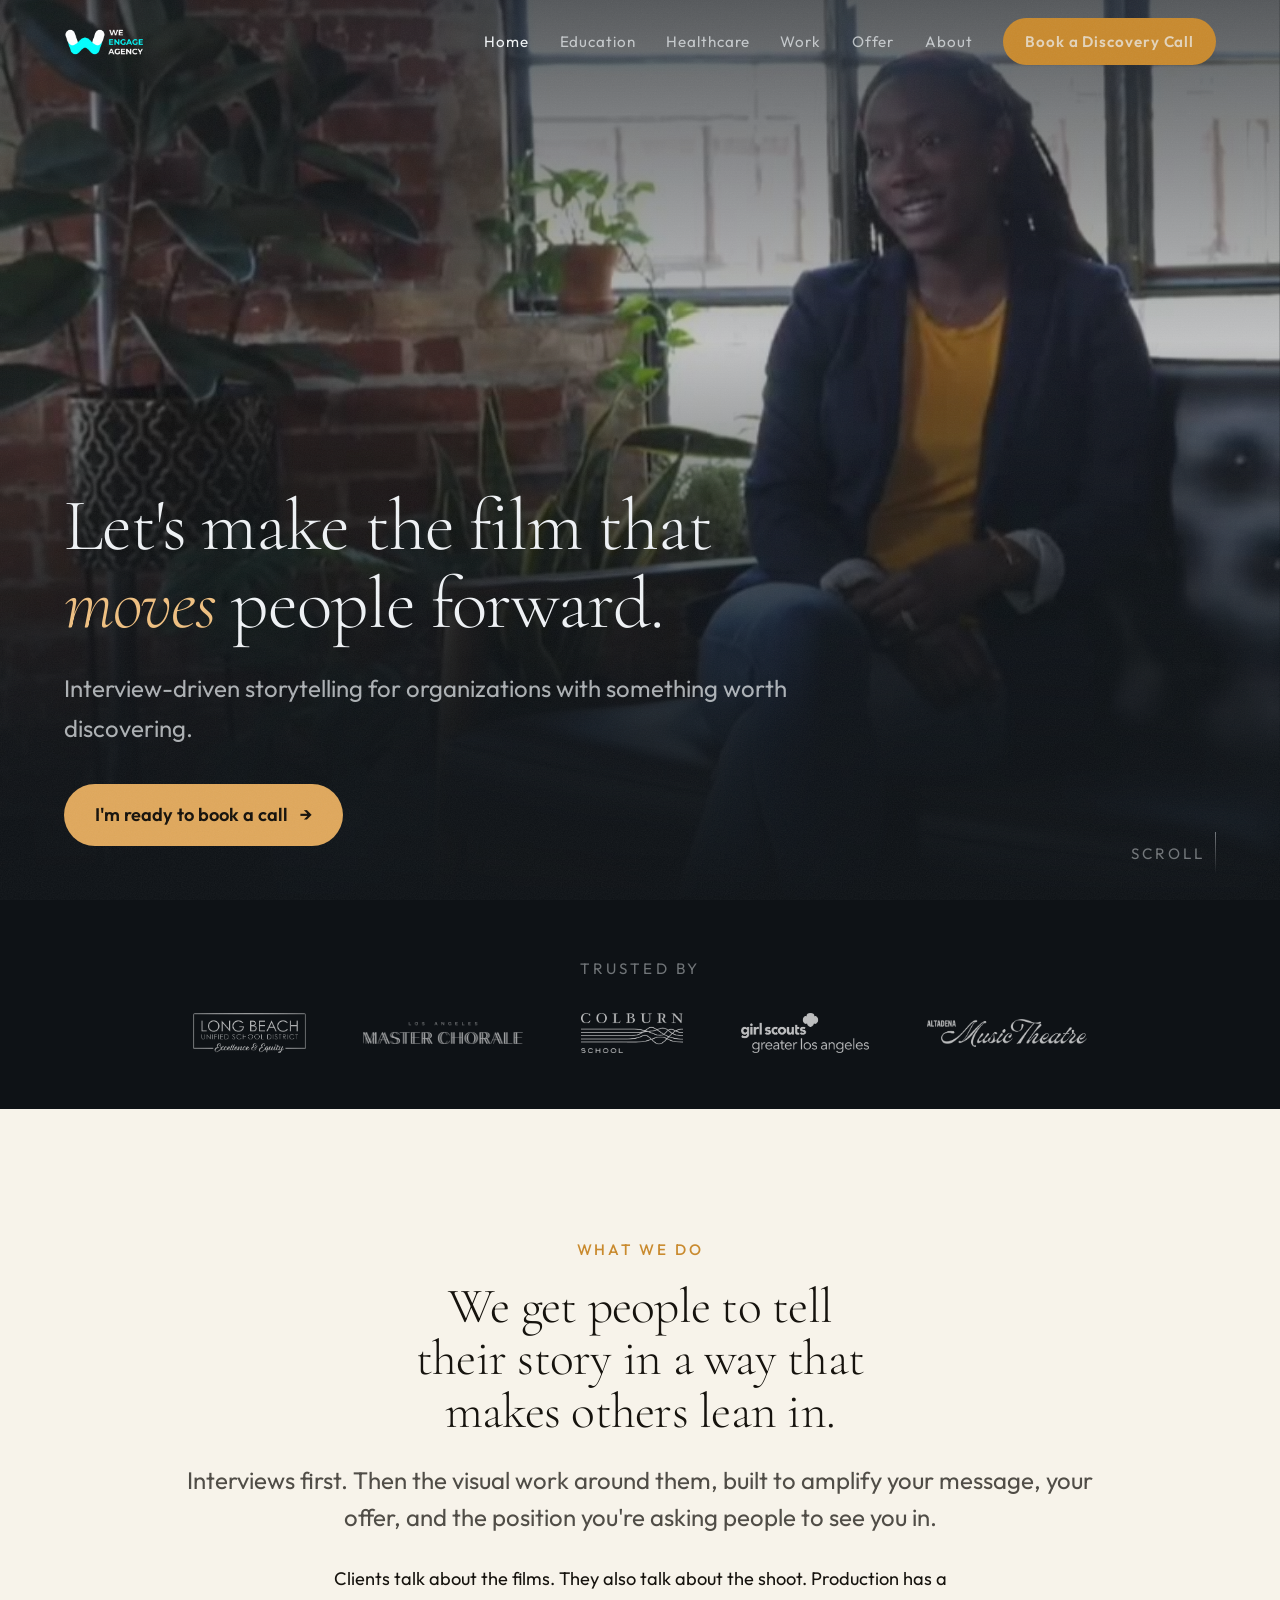
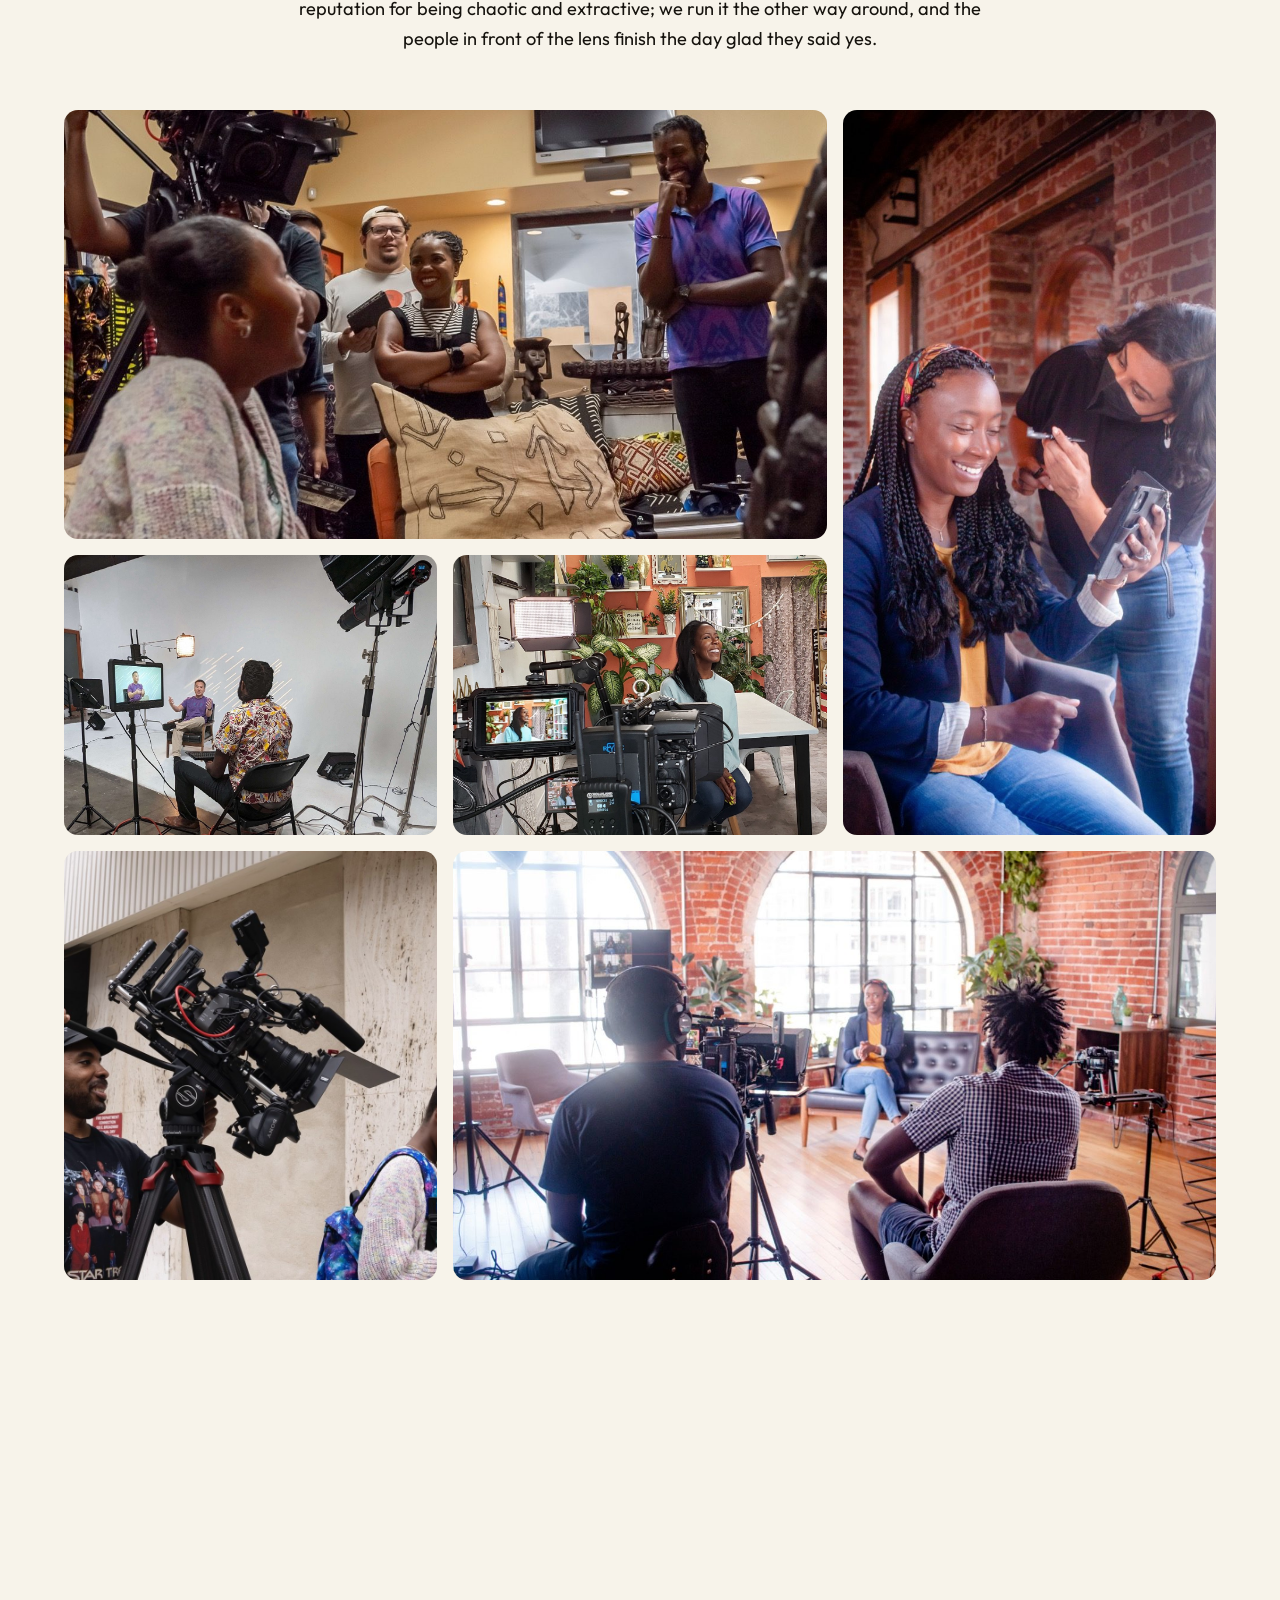
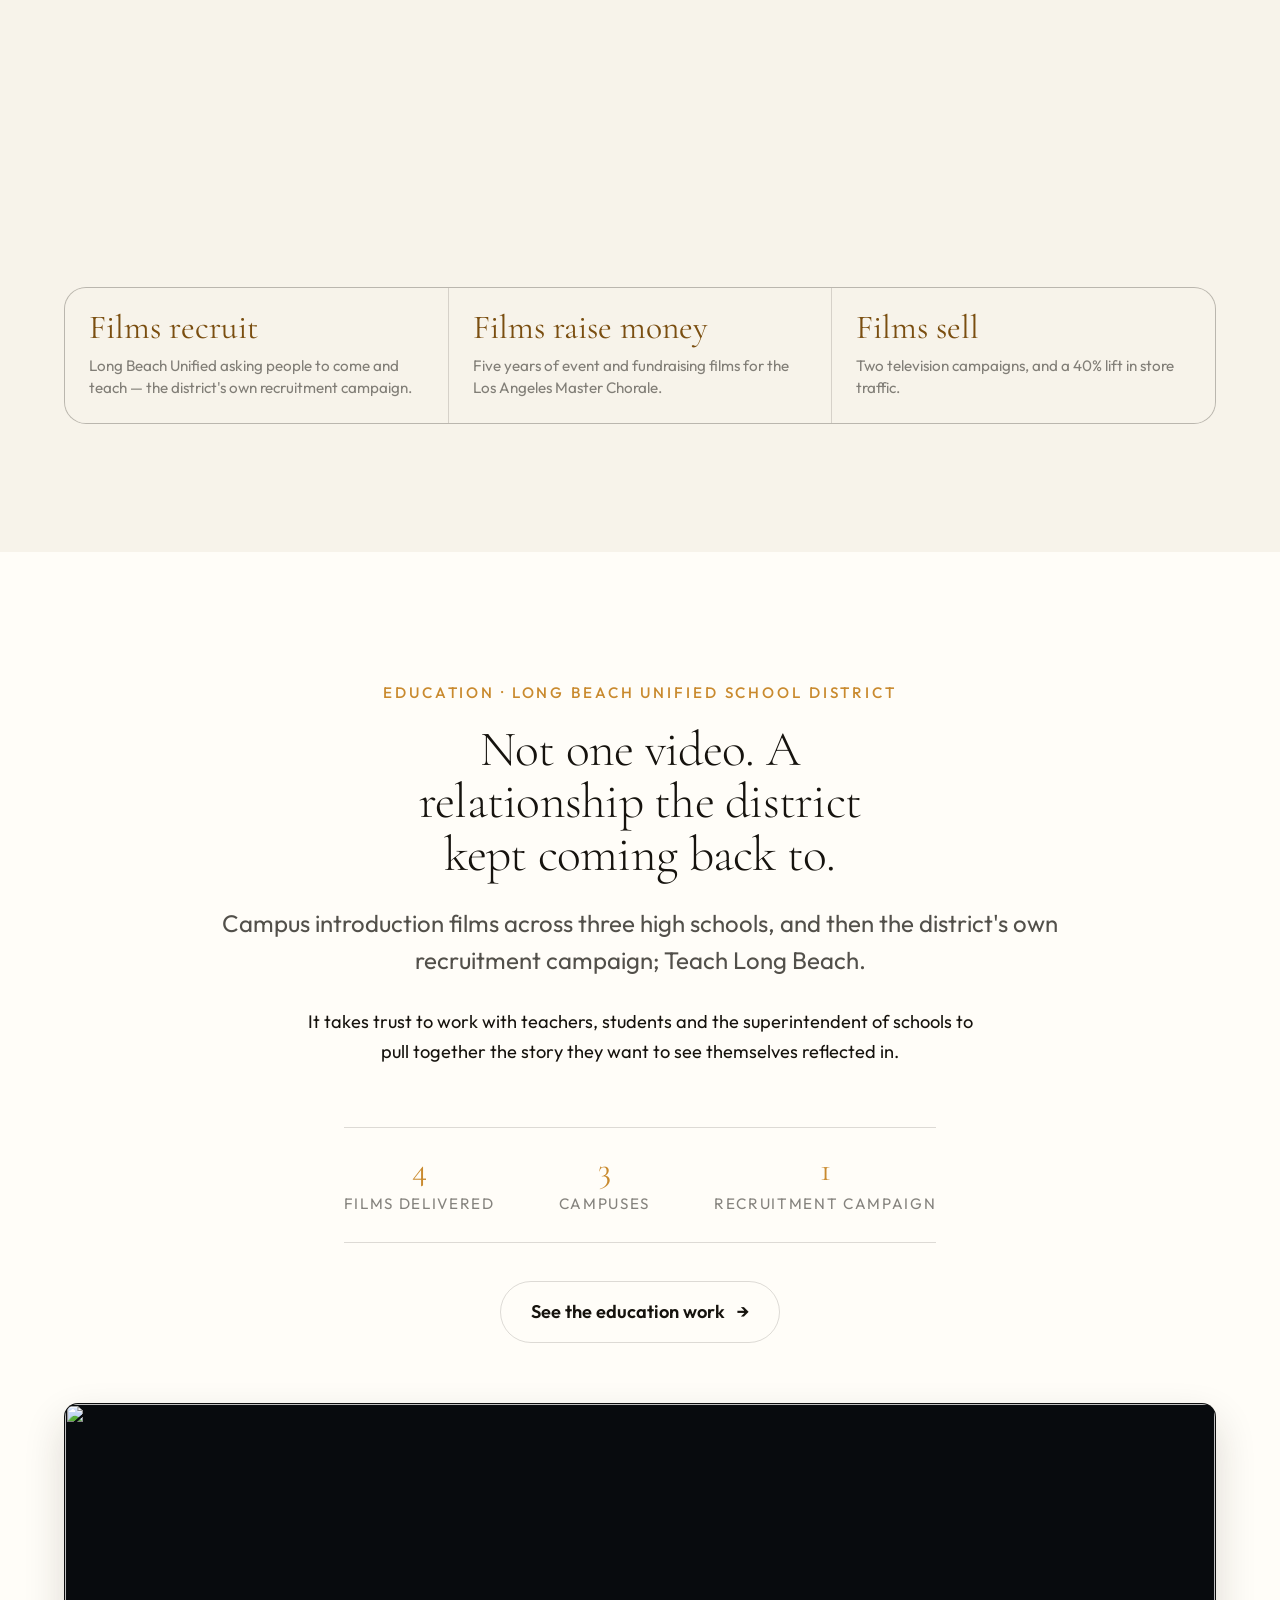
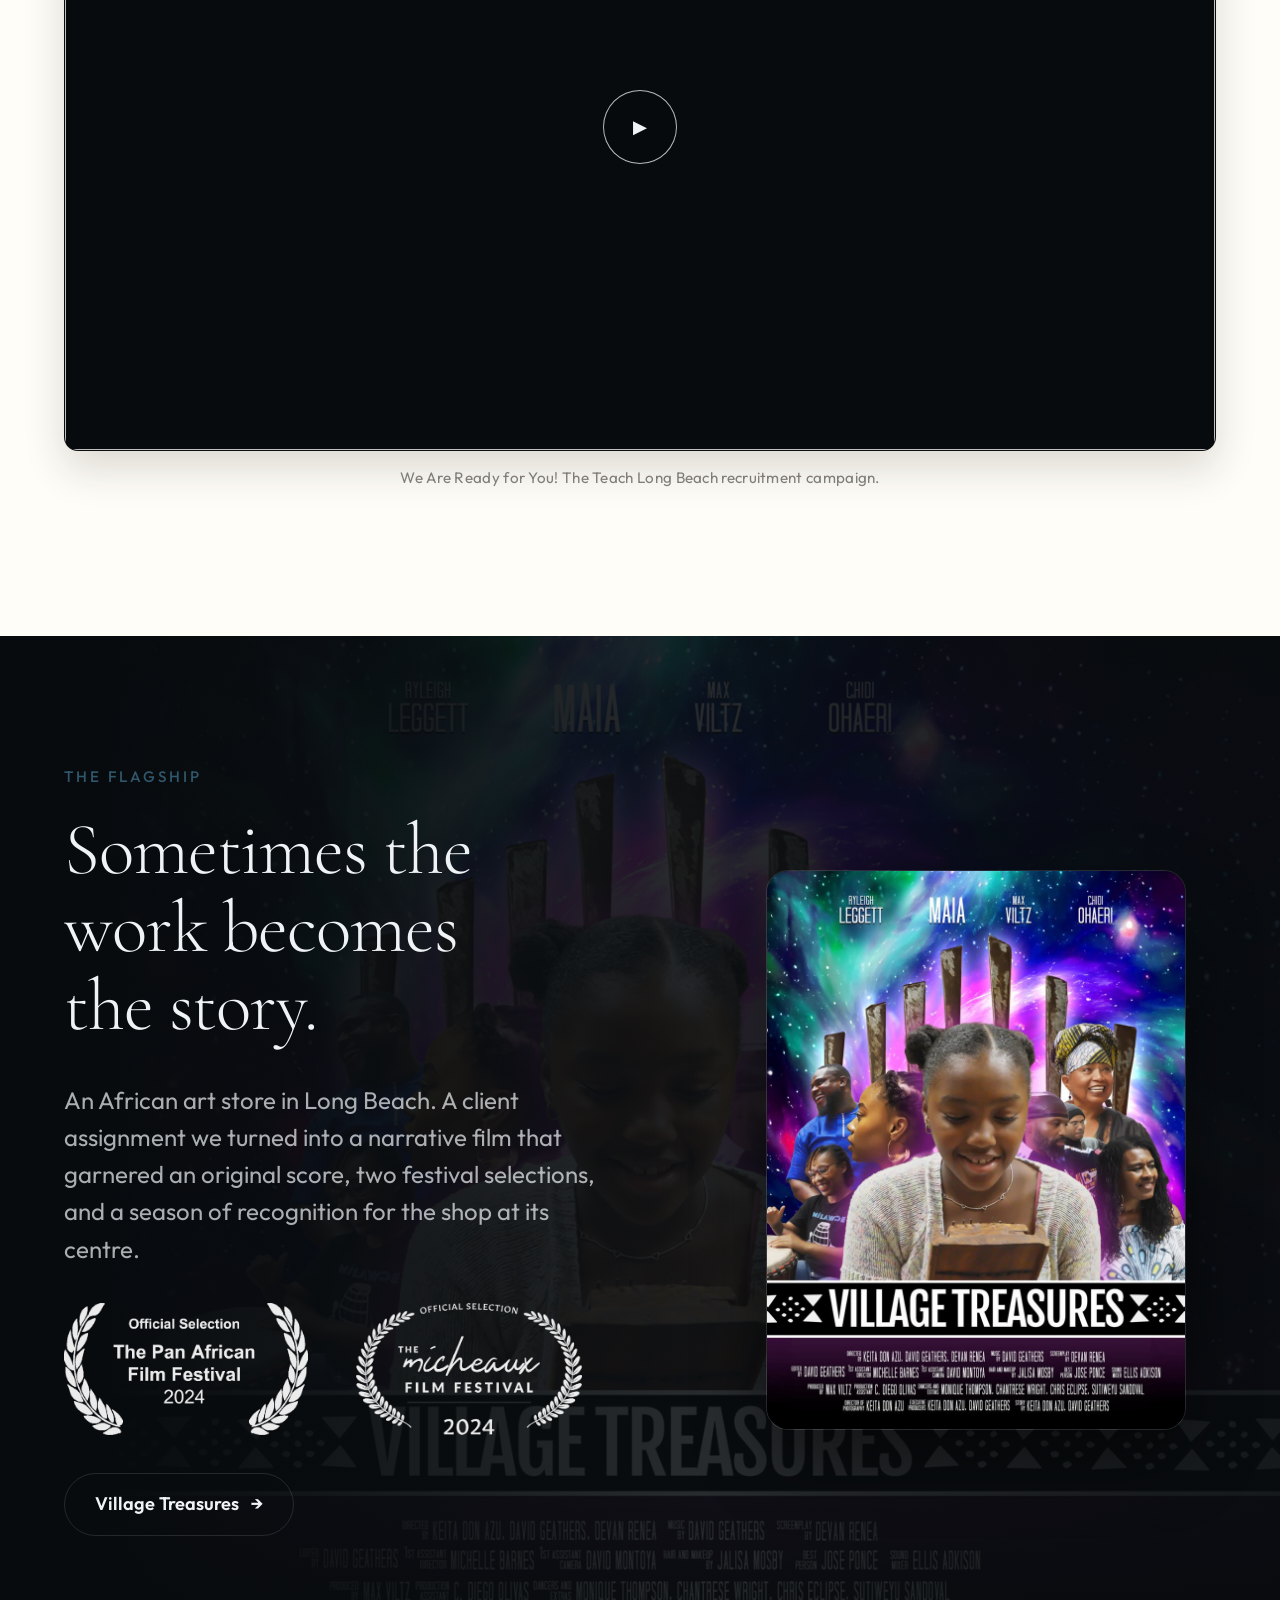
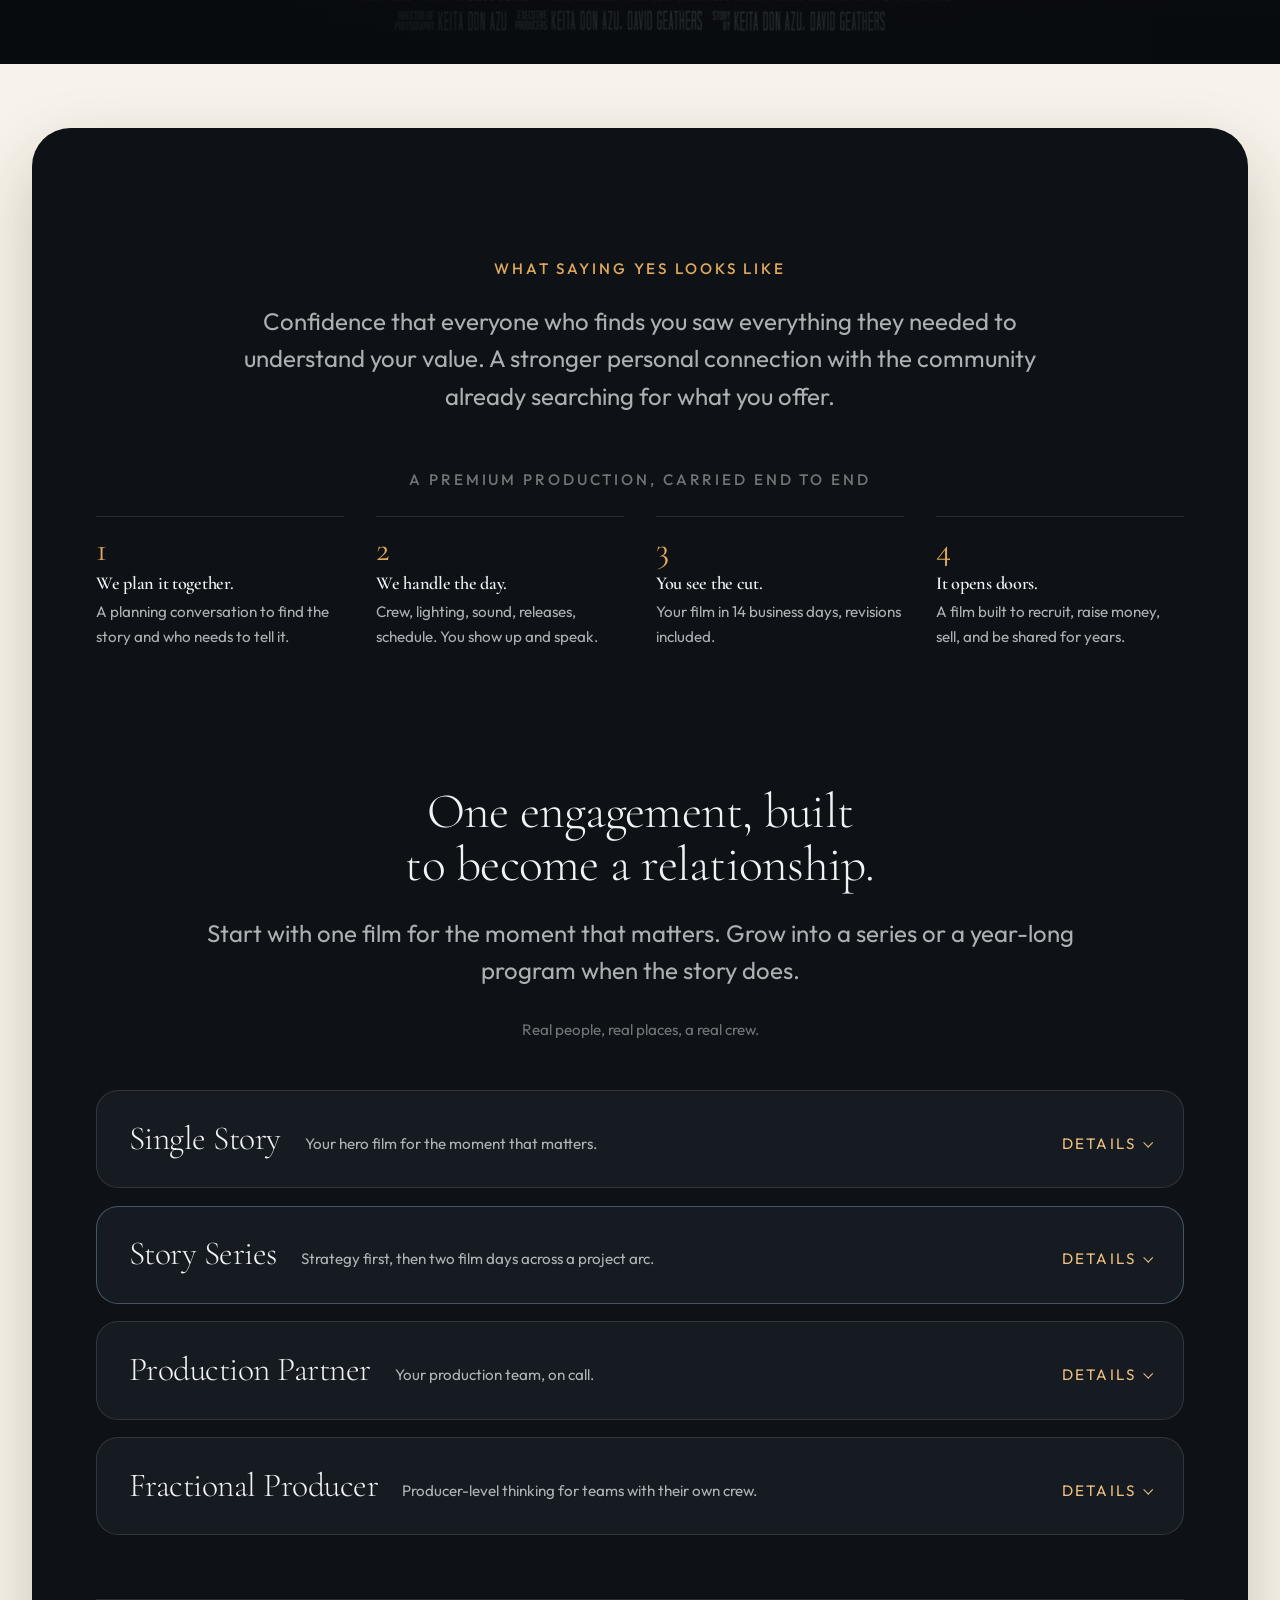
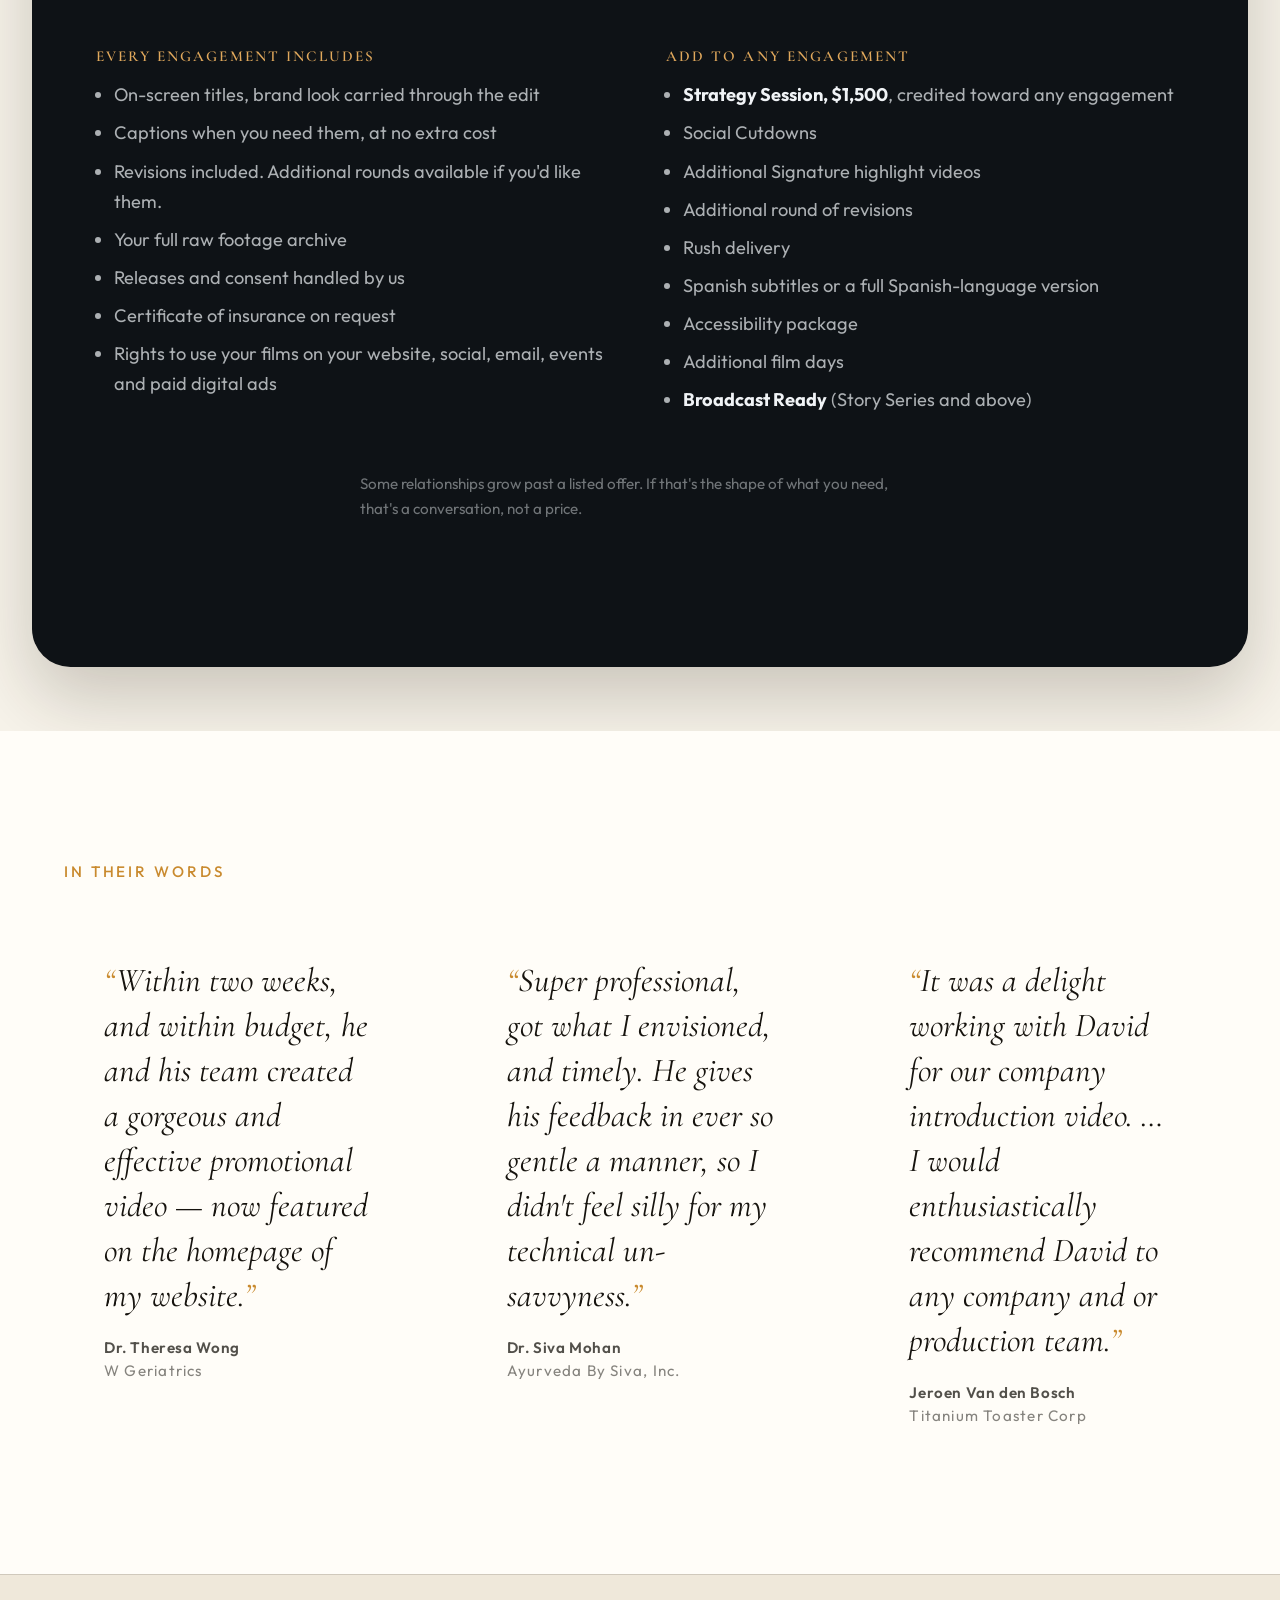
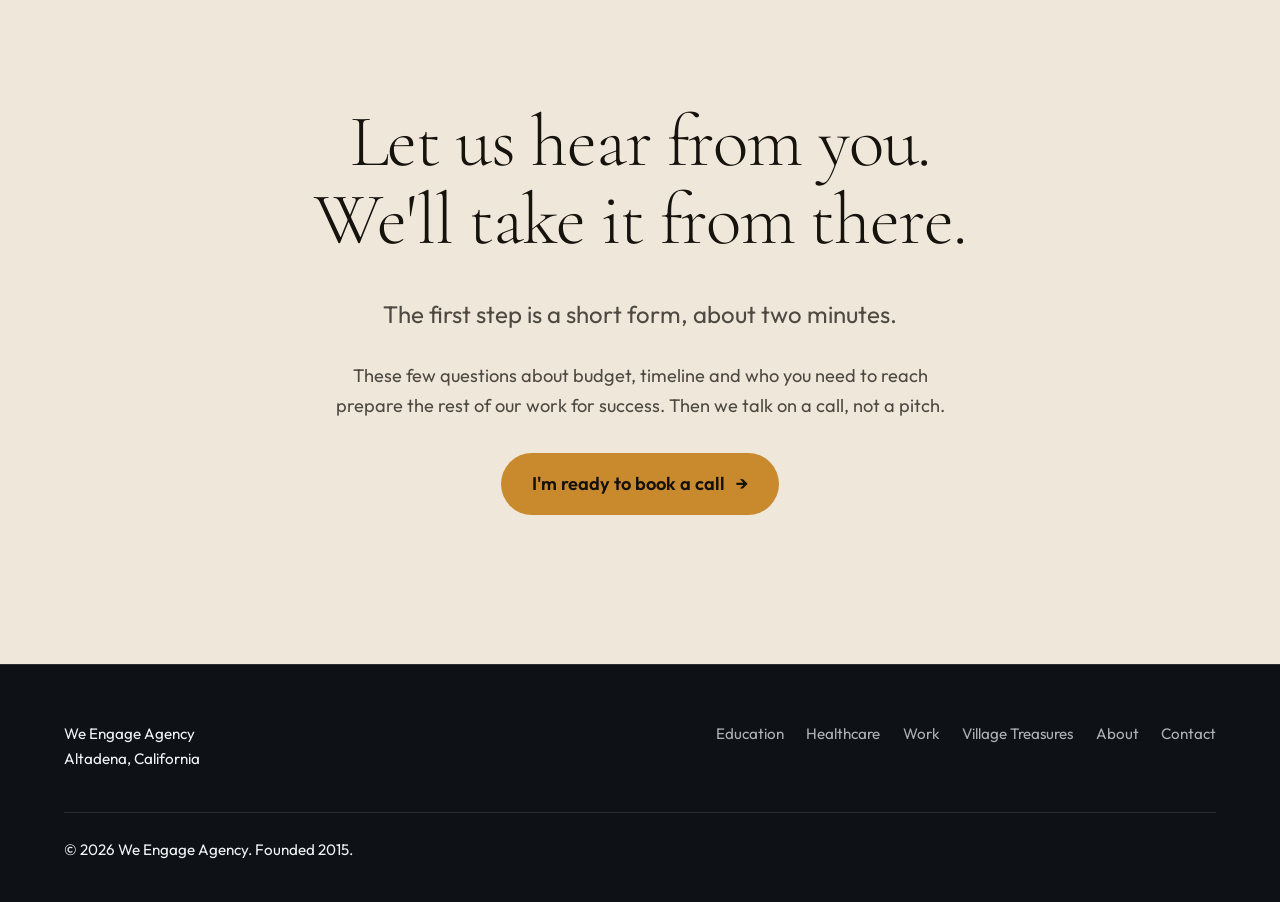
==== index.html @ 5cfce879 "Hero: "everyone" becomes "people" "Let's make the film that moves people forward." Plainer and more " ====
<!doctype html>
<html lang="en">
<head>
<meta charset="utf-8">
<meta name="viewport" content="width=device-width, initial-scale=1">
<meta name="referrer" content="strict-origin-when-cross-origin">
<title>We Engage Agency — Interview-driven storytelling for institutions</title>
<meta name="description" content="We Engage Agency makes interview-driven films for school districts, arts institutions, healthcare practices and civic organizations. Founded 2015 by David Geathers.">
<link rel="canonical" href="https://weengageagency.com/">
<meta property="og:site_name" content="We Engage Agency">
<meta property="og:title" content="We Engage Agency">
<meta property="og:description" content="Interview-driven storytelling for organizations with something worth telling.">
<meta property="og:type" content="website">
<meta property="og:url" content="https://weengageagency.com/">
<meta property="og:image" content="https://weengageagency.com/public/video/hero-poster.jpg?v=6">
<meta property="og:image:width" content="1920">
<meta property="og:image:height" content="1080">
<meta property="og:image:alt" content="A still from a We Engage Agency interview film">
<meta name="twitter:card" content="summary_large_image">
<link rel="icon" href="/public/logos/wea-mark-round.png">
<link rel="preconnect" href="https://fonts.googleapis.com">
<link rel="preconnect" href="https://fonts.gstatic.com" crossorigin>
<link href="https://fonts.googleapis.com/css2?family=Cormorant+Garamond:ital,wght@0,300;0,400;1,300;1,400&family=Outfit:wght@300;400;500;600&display=swap" rel="stylesheet">
<link rel="stylesheet" href="/css/site.css">
</head>
<body>
<a class="skip" href="#main">Skip to content</a>

<div class="navscrim" data-navscrim hidden></div>
<header class="masthead">
  <a class="masthead__mark" href="/" aria-label="We Engage Agency — home">
    <img src="/public/logos/wea-mark-rectangle-transparent.png" alt="We Engage Agency">
  </a>
  <button class="nav__toggle" type="button" aria-expanded="false" aria-controls="primary-nav" aria-label="Open menu"><span class="nav__bars" aria-hidden="true"><i></i><i></i><i></i></span></button>
  <nav class="nav" id="primary-nav" data-open="false">
    <a href="/" aria-current="page">Home</a>
    <a href="/education.html">Education</a>
    <a href="/healthcare.html">Healthcare</a>
    <a href="/work.html">Work</a>
    <a href="/#offer">Offer</a>
    <a href="/about.html">About</a>
    <a class="btn btn--primary" href="/contact.html">Book a Discovery Call</a>
  </nav>
</header>

<main id="main">

  <!-- ============================ HERO ============================ -->
  <section class="hero">
    <div class="hero__media"
         data-hero-video="/public/video/heroloop.mp4?v=7"
         data-hero-poster="/public/video/hero-poster.jpg?v=6"
         data-hero-video-narrow="/public/video/heroloop-mobile.mp4?v=2"
         data-hero-poster-narrow="/public/video/heroloop-mobile-poster.jpg?v=3">
      <picture>
        <!-- The narrow poster is frame 17 of the narrow loop, not frame one:
             the loop opens on the subject mid-blink, looking down, and that
             still is what every phone in Low Power Mode shows permanently.
             It no longer has to match frame one, because the loop now fades
             in OVER the still rather than replacing it, so any difference
             reads as a dissolve instead of a cut. Bump ?v= here and in
             data-hero-poster-narrow together — Pages cannot send cache
             headers, so the query string is the only thing that expires it. -->
        <source media="(max-width: 767px)" srcset="/public/video/heroloop-mobile-poster.jpg?v=3">
        <img src="/public/video/hero-poster.jpg?v=6" alt="" aria-hidden="true">
      </picture>
    </div>
    <div class="shell hero__inner">
      <h1>Let's make the film that <em>moves</em> people forward.</h1>
      <p class="hero__sub">Interview-driven storytelling for organizations with something worth discovering.</p>
      <div class="hero__cta">
        <a class="btn btn--primary" href="/contact.html">I'm ready to book a call <span class="arr">→</span></a>
      </div>
    </div>
    <div class="scrollhint">Scroll</div>
  </section>

  <!-- ======================== TRUST BAND ==========================
       White knockouts on the dark ground. The supplied marks are a mix of
       transparent PNGs and JPEGs carrying their own white/blue/sage boxes;
       dropped in as-is they read as a row of mismatched rectangles. A single
       monochrome weight unifies them. Full-colour originals live in
       /public/clients for any light-background context. -->
  <section class="trustband trustband--dark">
    <div class="shell">
      <p class="trustband__label">Trusted by</p>
      <div class="trustband__row">
        <img src="/public/trusted-by-marks/long-beach-unified-white.png" alt="Long Beach Unified School District" loading="lazy">
        <img src="/public/trusted-by-marks/la-master-chorale-white.png" alt="Los Angeles Master Chorale" loading="lazy">
        <img src="/public/trusted-by-marks/colburn-white.png" alt="Colburn School" loading="lazy">
        <img src="/public/trusted-by-marks/girl-scouts-gla-white.png" alt="Girl Scouts of Greater Los Angeles" loading="lazy">
        <img src="/public/trusted-by-marks/altadena-music-theatre-white.png" alt="Altadena Music Theatre" loading="lazy">
      </div>
    </div>
  </section>

  <!-- ========================= POSITIONING =========================
       The portrait that used to sit here duplicated the one on About and
       argued nothing. This section is about what a shoot with us is
       actually like, so it now shows that: crew, rigs, and the people in
       front of the lens looking like they are having a good time. The copy
       runs as one column above it rather than fighting the pictures for a
       half-width slot. -->
  <section class="section">
    <div class="shell">
      <div class="feature">
        <p class="eyebrow reveal">What we do</p>
        <h2 class="reveal" style="font-size:var(--step-3)">We get people to tell their story in a way that makes others lean in.</h2>
        <p class="lede reveal" data-delay="1">Interviews first. Then the visual work around them, built to amplify your message, your offer, and the position you're asking people to see you in.</p>
        <p class="reveal" data-delay="1">Clients talk about the films. They also talk about the shoot. Production has a reputation for being chaotic and extractive; we run it the other way around, and the people in front of the lens finish the day glad they said yes.</p>
      </div>

      <div class="mosaic mosaic--light">
        <figure class="m-wide reveal">
          <img src="/public/images/bts/bts-crew-and-subjects.jpg" alt="Crew and participants together on set between takes, everyone relaxed and talking" loading="lazy">
        </figure>
        <figure class="m-tall m-tall--fill reveal" data-delay="1">
          <img src="/public/images/bts/bts-between-takes.jpg" alt="Two participants laughing together between setups" loading="lazy">
        </figure>
        <figure class="m-half reveal" data-delay="1">
          <img src="/public/images/bts/bts-studio-interview.jpg" alt="A studio interview being recorded, lights and monitor in frame" loading="lazy">
        </figure>
        <figure class="m-half reveal" data-delay="2">
          <img src="/public/images/bts/bts-camera-rig-shop.jpg" alt="Camera and monitor rig set up for an interview inside a client's shop" loading="lazy">
        </figure>
        <figure class="m-half m-fill reveal" data-delay="2">
          <img src="/public/images/bts/bts-on-location-operating.jpg" alt="David operating camera on location while a participant waits" loading="lazy">
        </figure>
        <figure class="m-wide reveal" data-delay="2">
          <img src="/public/images/bts/bts-loft-interview-wide.jpg" alt="A wide interview setup in a brick loft, crew working around the subject" loading="lazy">
        </figure>
        <figure class="m-band reveal" data-delay="3">
          <img src="/public/images/bts/bts-subject-mid-interview.jpg" alt="A participant mid-sentence during an interview, talking with her hands" loading="lazy">
        </figure>
      </div>

      <p class="reveal outcomes__lead">We're ready to produce what you want the world to see. Here is what it does once they do.</p>
      <ul class="outcomes reveal" data-delay="2">
        <li><a href="/education.html#teach-long-beach">
          <span class="outcomes__verb">Films recruit</span>
          <span class="outcomes__note">Long Beach Unified asking people to come and teach — the district's own recruitment campaign.</span>
        </a></li>
        <li><a href="/work.html#lamc">
          <span class="outcomes__verb">Films raise money</span>
          <span class="outcomes__note">Five years of event and fundraising films for the Los Angeles Master Chorale.</span>
        </a></li>
        <li><a href="/work.html#magic-hair">
          <span class="outcomes__verb">Films sell</span>
          <span class="outcomes__note">Two television campaigns, and a 40% lift in store traffic.</span>
        </a></li>
      </ul>
    </div>
  </section>

  <!-- ================== FEATURED CASE STUDY: LBUSD ==================
       Centred column with the film full width beneath it. The previous
       half/half split left a large dead column at desktop widths and made
       the film feel incidental; this reads the way film is presented now
       and needs no layout change on mobile.

       Stat line confirmed by David: four films across three campuses, plus
       direct engagement with the superintendent and heads of administration.
       Only three of the four were supplied as links (no Cabrillo cut). -->
  <section class="section" style="background:var(--ink-raised)">
    <div class="shell feature">
      <p class="eyebrow reveal">Education · Long Beach Unified School District</p>
      <h2 class="reveal" style="font-size:var(--step-3)">Not one video. A relationship the district kept coming back to.</h2>
      <p class="lede reveal" data-delay="1">Campus introduction films across three high schools, and then the district's own recruitment campaign; Teach Long Beach.</p>
      <p class="reveal" data-delay="1">It takes trust to work with teachers, students and the superintendent of schools to pull together the story they want to see themselves reflected in.</p>

      <div class="stats reveal" data-delay="2">
        <div class="stat"><span class="stat__num">4</span><span class="stat__label">Films delivered</span></div>
        <div class="stat"><span class="stat__num">3</span><span class="stat__label">Campuses</span></div>
        <div class="stat"><span class="stat__num">1</span><span class="stat__label">Recruitment campaign</span></div>
      </div>

      <p class="reveal" data-delay="2"><a class="btn btn--ghost" href="/education.html">See the education work <span class="arr">→</span></a></p>

      <div class="player player--wide reveal" data-embed="https://www.youtube-nocookie.com/embed/FRWTAznJxCI" data-title="We Are Ready for You! — Teach Long Beach" role="button" tabindex="0" aria-label="Play: We Are Ready for You, the Teach Long Beach recruitment film">
        <img class="player__poster" src="https://i.ytimg.com/vi/FRWTAznJxCI/maxresdefault.jpg" alt="" loading="lazy">
        <span class="player__play" aria-hidden="true">▶</span>
      </div>
      <p class="caption reveal">We Are Ready for You! The Teach Long Beach recruitment campaign.</p>
    </div>
  </section>

  <!-- ================= FLAGSHIP TEASER: VILLAGE TREASURES =============
       The key art is 16:9 landscape; a centre crop to 3:4 reads as a film
       one-sheet while keeping the title band and billing block intact. A
       true 2:3 clips the title. -->
  <section class="section flagship">
    <div class="flagship__bg" style="background-image:url('/public/thumbnails-posters/village-treasures-poster-wide.jpg')"></div>
    <div class="shell">
      <div class="split" style="align-items:center">
        <div class="split__text">
          <p class="eyebrow eyebrow--accent2 reveal">The flagship</p>
          <h2 class="reveal" style="font-size:var(--step-4)">Sometimes the work becomes the story.</h2>
          <p class="lede reveal" data-delay="1">An African art store in Long Beach. A client assignment we turned into a narrative film that garnered an original score, two festival selections, and a season of recognition for the shop at its centre.</p>
          <div class="laurels reveal" data-delay="2">
            <img src="/public/thumbnails-posters/laurels-paff2024-transparent.png" alt="Official Selection — Pan African Film Festival 2024" loading="lazy">
            <img src="/public/thumbnails-posters/laurels-micheaux2024-transparent.png" alt="Official Selection — Micheaux Film Festival 2024" loading="lazy">
          </div>
          <a class="btn btn--ghost reveal" data-delay="2" href="/village-treasures.html">Village Treasures <span class="arr">→</span></a>
        </div>
        <div class="split__media reveal" data-delay="1">
          <div class="poster">
            <img src="/public/thumbnails-posters/village-treasures-poster.jpg" alt="Village Treasures — film poster">
          </div>
        </div>
      </div>
    </div>
  </section>

  <!-- =========================== THE OFFER ===========================
       Two paths, one destination. Every card carries one primary action to
       the proposal builder and one quiet text link to a call, because the
       people who want a number now and the people who want to talk first
       are different buyers and neither should have to use the other's door.

       Four public cards. A fifth engagement exists and is never shown here;
       Production Partner's secondary link is the only hint of it, and that
       is deliberate. See .private/ops-reference.md.

       Copy of record for this whole section is OFFER.md. Prices here are
       the only figures allowed in site code. -->
  <section class="section section--paper" id="offer">
    <div class="shell">

      <div class="experience">
        <p class="eyebrow reveal">What saying yes looks like</p>
        <p class="lede reveal" data-delay="1" style="max-width:52ch">Confidence that everyone who finds you saw everything they needed to understand your value. A stronger personal connection with the community already searching for what you offer.</p>

        <!-- "A premium production, carried end to end" describes the
             process, so it sits with the process. Heading the block it was
             answering a different question than the overline asks: the
             overline promises what saying yes gets you, and a statement
             about the service is not that. -->
        <p class="steps__label reveal" data-delay="2">A premium production, carried end to end</p>
        <ol class="steps reveal" data-delay="2">
          <li class="step"><span class="step__n">1</span><h3>We plan it together.</h3><p>A planning conversation to find the story and who needs to tell it.</p></li>
          <li class="step"><span class="step__n">2</span><h3>We handle the day.</h3><p>Crew, lighting, sound, releases, schedule. You show up and speak.</p></li>
          <li class="step"><span class="step__n">3</span><h3>You see the cut.</h3><p>Your film in 14 business days, revisions included.</p></li>
          <li class="step"><span class="step__n">4</span><h3>It opens doors.</h3><p>A film built to recruit, raise money, sell, and be shared for years.</p></li>
        </ol>
      </div>

      <div class="offerhead">
        <p class="eyebrow reveal">The offer</p>
        <h2 class="reveal" style="font-size:var(--step-3);max-width:24ch">One engagement, built to become a relationship.</h2>
        <p class="lede reveal" data-delay="1" style="max-width:58ch">Start with one film for the moment that matters. Grow into a series or a year-long program when the story does.</p>
        <p class="aiLine reveal" data-delay="2">Real people, real places, a real crew.</p>
      </div>

      <div class="tiers">
        <article class="tier tier--single reveal" data-tier data-open="false">
          <button class="tier__toggle" type="button" aria-expanded="false" aria-controls="tier-single-story">
            <h3 class="tier__name">Single Story</h3>
            <p class="tier__over">Your hero film for the moment that matters.</p>
            <span class="tier__cue" aria-hidden="true">Details</span>
          </button>
          <div class="tier__wrap"><div class="tier__body" id="tier-single-story">
            <div class="tier__inner">
              <span class="tier__price">Starting at $8,750</span>
              <p class="tier__detail">For a launch, an opening, a milestone. We spend a day with you and the people who built it, and deliver a film you'll be proud to put your name on.</p>
              <dl class="specs">
                <div class="spec"><dt>Film days</dt><dd>One</dd></div>
                <div class="spec"><dt>You receive</dt><dd>One hero film, right around three minutes, plus your full raw footage archive</dd></div>
                <div class="spec"><dt>Delivery</dt><dd>14 business days after your film day. Rush in 7.</dd></div>
                <div class="spec"><dt>Revisions</dt><dd>Revisions included. Additional rounds available if you'd like them.</dd></div>
                <div class="spec"><dt>Your time</dt><dd>A planning conversation, the film day, and virtual check-ins along the way</dd></div>
                <div class="spec"><dt>Where it runs</dt><dd>Your website, social, email, events and paid digital ads</dd></div>
              </dl>
              <p class="tier__note"><strong>Hero film:</strong> your main film, the one that leads your website, launch or event.</p>
              <p class="tier__note">We put the budget where it counts: the film. Social Cutdowns can be added anytime.</p>
              <p class="tier__moves"><b>What moves the price:</b> Number of locations, crew size, travel, and rush delivery.</p>
              <figure class="tier__proof"><blockquote>Within two weeks, and within budget, he and his team created a gorgeous and effective promotional video.</blockquote><cite><b>Dr. Theresa Wong</b>W Geriatrics</cite></figure>
              <div class="tier__acts">
                <a class="btn btn--primary tier__act" href="/contact.html?package=single-story">Book a call about this <span class="arr">&rarr;</span></a>
              </div>
            </div>
          </div></div>
        </article>
        <article class="tier tier--series tier--lead reveal" data-tier data-open="false">
          <button class="tier__toggle" type="button" aria-expanded="false" aria-controls="tier-story-series">
            <h3 class="tier__name">Story Series</h3>
            <p class="tier__over">Strategy first, then two film days across a project arc.</p>
            <span class="tier__cue" aria-hidden="true">Details</span>
          </button>
          <div class="tier__wrap"><div class="tier__body" id="tier-story-series">
            <div class="tier__inner">
              <span class="tier__price">Starting at $20,000</span>
              <p class="tier__detail">When the story has more than one voice and more than one place to film. We start with strategy, talk to the people at the center of it, and build the story before we film it.</p>
              <dl class="specs">
                <div class="spec"><dt>Strategy</dt><dd>A strategy call, conversations with your key voices, and a narrative plan</dd></div>
                <div class="spec"><dt>Film days</dt><dd>Two, across your project arc</dd></div>
                <div class="spec"><dt>You receive</dt><dd>One hero film plus two Signature highlight videos from the same capture, and your full raw footage archive</dd></div>
                <div class="spec"><dt>Delivery</dt><dd>14 business days after your final film day. Rush in 7.</dd></div>
                <div class="spec"><dt>Revisions</dt><dd>Revisions included. Additional rounds available if you'd like them.</dd></div>
                <div class="spec"><dt>Your time</dt><dd>The strategy call, scheduling your voices, two film days, virtual check-ins</dd></div>
                <div class="spec"><dt>Where it runs</dt><dd>Web, social, email, events, paid digital. Broadcast Ready available for TV.</dd></div>
              </dl>

              <p class="tier__moves"><b>What moves the price:</b> Number of voices and locations, crew size, travel, rush delivery, Broadcast Ready.</p>
              <p class="tier__proof"><a href="/work.html#magic-hair">Magic Hair: two television campaigns and a 40% lift in store traffic.</a></p>
              <div class="tier__acts">
                <a class="btn btn--primary tier__act" href="/contact.html?package=story-series">Book a call about this <span class="arr">&rarr;</span></a>
              </div>
            </div>
          </div></div>
        </article>
        <article class="tier tier--partner reveal" data-tier data-open="false">
          <button class="tier__toggle" type="button" aria-expanded="false" aria-controls="tier-production-partner">
            <h3 class="tier__name">Production Partner</h3>
            <p class="tier__over">Your production team, on call.</p>
            <span class="tier__cue" aria-hidden="true">Details</span>
          </button>
          <div class="tier__wrap"><div class="tier__body" id="tier-production-partner">
            <div class="tier__inner">
              <span class="tier__price">$12,500 monthly. Six-month minimum.</span>
              <p class="tier__detail">A production day every month, a producer in your corner every week, and a crew that will know your story. Built for the stretch when the story keeps moving: a launch, a campaign, a season of growth.</p>
              <dl class="specs">
                <div class="spec"><dt>Film days</dt><dd>One every month, with ready crew, lighting and kit</dd></div>
                <div class="spec"><dt>Producer</dt><dd>Weekly producer sessions, four a month</dd></div>
                <div class="spec"><dt>You receive</dt><dd>A hero film every other month, two Signature highlight videos every month, and your full raw footage archive</dd></div>
                <div class="spec"><dt>Priority</dt><dd>Held dates on our calendar and access to our vetted crew roster</dd></div>
                <div class="spec"><dt>Delivery</dt><dd>14 business days after each film day. Rush in 7.</dd></div>
              </dl>

              <p class="tier__proof"><a href="/work.html#lamc">Los Angeles Master Chorale: five years of event and fundraising films.</a></p>
              <div class="tier__acts">
                <a class="btn btn--primary tier__act" href="/contact.html?package=production-partner">Book a call about this <span class="arr">&rarr;</span></a>
              </div>
            </div>
          </div></div>
        </article>
        <article class="tier tier--producer reveal" data-tier data-open="false">
          <button class="tier__toggle" type="button" aria-expanded="false" aria-controls="tier-fractional-producer">
            <h3 class="tier__name">Fractional Producer</h3>
            <p class="tier__over">Producer-level thinking for teams with their own crew.</p>
            <span class="tier__cue" aria-hidden="true">Details</span>
          </button>
          <div class="tier__wrap"><div class="tier__body" id="tier-fractional-producer">
            <div class="tier__inner">
              <span class="tier__price">$6,500 monthly. Three-month minimum.</span>
              <p class="tier__detail">Your team has the crew. You need a producer with creative vision and a talent for production efficiency.</p>
              <dl class="specs">
                <div class="spec"><dt>Rhythm</dt><dd>Two working sessions a week, built around your calendar.</dd></div>
                <div class="spec"><dt>Covers</dt><dd>Strategy, narrative planning, shot-list architecture and stakeholder interviews</dd></div>
                <div class="spec"><dt>Add a shoot</dt><dd>Need our crew for a day? Add a film day as its own line, anytime.</dd></div>
              </dl>
              <p class="tier__note">A standing rhythm always runs at a better rate than booking sessions one at a time.</p>
              <p class="tier__proof">Broadcast production background across Fox, CBS, ABC, BET and Comedy Central.</p>
              <div class="tier__acts">
                <a class="btn btn--primary tier__act" href="/contact.html?package=fractional-producer">Book a call about this <span class="arr">&rarr;</span></a>
              </div>
            </div>
          </div></div>
        </article>
      </div>

      <div class="included reveal" data-delay="1">
        <div>
          <h3>Every engagement includes</h3>
          <ul>
            <li>On-screen titles, brand look carried through the edit</li>
            <li>Captions when you need them, at no extra cost</li>
            <li>Revisions included. Additional rounds available if you'd like them.</li>
            <li>Your full raw footage archive</li>
            <li>Releases and consent handled by us</li>
            <li>Certificate of insurance on request</li>
            <li>Rights to use your films on your website, social, email, events and paid digital ads</li>
          </ul>
        </div>
        <div>
          <h3>Add to any engagement</h3>
          <ul>
            <li><b>Strategy Session, $1,500</b>, credited toward any engagement</li>
            <li>Social Cutdowns</li>
            <li>Additional Signature highlight videos</li>
            <li>Additional round of revisions</li>
            <li>Rush delivery</li>
            <li>Spanish subtitles or a full Spanish-language version</li>
            <li>Accessibility package</li>
            <li>Additional film days</li>
            <li><b>Broadcast Ready</b> (Story Series and above)</li>
          </ul>
        </div>
      </div>

      <p class="offerfoot reveal" data-delay="2">Some relationships grow past a listed offer. If that's the shape of what you need, that's a conversation, not a price.</p>
    </div>
  </section>

  <!-- ========================= TESTIMONIALS ========================= -->
  <section class="section" style="background:var(--ink-raised)">
    <div class="shell">
      <p class="eyebrow reveal">In their words</p>
      <div class="quotes">
        <figure class="quote reveal">
          <blockquote>Within two weeks, and within budget, he and his team created a gorgeous and effective promotional video — now featured on the homepage of my website.</blockquote>
          <cite><b>Dr. Theresa Wong</b>W Geriatrics</cite>
        </figure>
        <figure class="quote reveal" data-delay="1">
          <blockquote>Super professional, got what I envisioned, and timely. He gives his feedback in ever so gentle a manner, so I didn't feel silly for my technical un-savvyness.</blockquote>
          <cite><b>Dr. Siva Mohan</b>Ayurveda By Siva, Inc.</cite>
        </figure>
        <figure class="quote reveal" data-delay="2">
          <blockquote>It was a delight working with David for our company introduction video. … I would enthusiastically recommend David to any company and or production team.</blockquote>
          <cite><b>Jeroen Van den Bosch</b>Titanium Toaster Corp</cite>
        </figure>
      </div>
    </div>
  </section>

  <!-- ========================== FINAL CTA ========================== -->
  <section class="section endcta">
    <div class="shell">
      <!-- Each sentence is kept whole on its own line. The size follows the width
           on a phone, because "We'll take it from there." measures about 9.1em
           and at the stock heading size it does not fit a 350px shell, which
           broke it mid-sentence into four lines. -->
      <h2 class="reveal" style="max-width:24ch;font-size:min(var(--step-4), calc((100vw - var(--gutter) * 2) / 9.2))"><span style="display:inline-block">Let us hear from you.</span> <span style="display:inline-block">We'll take it from there.</span></h2>
      <p class="lede reveal" data-delay="1" style="max-width:52ch">The first step is a short form, about two minutes.</p>
      <p class="reveal" data-delay="2" style="max-width:52ch">These few questions about budget, timeline and who you need to reach prepare the rest of our work for success. Then we talk on a call, not a pitch.</p>
      <p class="reveal" data-delay="2" style="margin-top:2rem">
        <a class="btn btn--primary" href="/contact.html">I'm ready to book a call <span class="arr">→</span></a>
      </p>
    </div>
  </section>

</main>

<footer class="foot">
  <div class="shell">
    <div class="foot__grid">
      <div class="foot__sig">
        <p style="margin:0">We Engage Agency<br>Altadena, California</p>
      </div>
      <nav class="foot__links" aria-label="Footer">
        <a href="/education.html">Education</a>
        <a href="/healthcare.html">Healthcare</a>
        <a href="/work.html">Work</a>
        <a href="/village-treasures.html">Village Treasures</a>
        <a href="/about.html">About</a>
        <a href="/contact.html">Contact</a>
      </nav>
    </div>
    <div class="foot__bottom">
      <p style="margin:0">© <span id="year">2026</span> We Engage Agency. Founded 2015.</p>
    </div>
  </div>
</footer>

<script src="/js/site.js"></script>
</body>
</html>
---- css/site.css ----
/* =========================================================================
   We Engage Agency — design system
   Deep blue-black ground, brass primary accent, steel-blue secondary.
   Cormorant Garamond display against Outfit body.
   Every colour is a token on :root — retheme there, not in the rules.
   ========================================================================= */

:root {
  /* Ground — deep blue-black. Cooler and a shade deeper than the slate it
     replaces, so the brass accent has room to feel warm against it. */
  --ink:            #F7F3EA;   /* primary background — warm paper */
  --ink-raised:     #FFFDF8;   /* cards, raised panels */
  --ink-deep:       #EFE8DA;   /* wells */
  --hairline:       rgba(28, 22, 14, 0.15);

  /* Type */
  --bone:           #16130E;
  --bone-soft:      rgba(22, 19, 14, 0.74);
  --bone-faint:     rgba(22, 19, 14, 0.52);

  /* The dark register, kept as tokens so any zone can borrow it. Film needs
     a dark surround, and the site still opens and closes on it. */
  --night:          #0E1216;
  --night-raised:   #151B21;
  --night-deep:     #080B0E;
  --night-hairline: rgba(226, 232, 240, 0.13);
  --night-bone:     #F0F3F6;
  --night-soft:     rgba(240, 243, 246, 0.70);
  --night-faint:    rgba(240, 243, 246, 0.44);

  /* Accents — brass and steel blue. Brass carries the warmth without the
     brightness of coral: it is the register of film awards and institutional
     prestige rather than consumer energy, which is the room this site is
     selling into. Steel blue is a quieter partner than teal. */
  --accent:         #C98A2E;   /* primary accent / CTA — brass, fill weight */
  --accent-lit:     #7A4E10;   /* brass at text weight, contrast-safe on paper */
  --accent-night:   #E0A85C;   /* the fill brass used inside dark zones */
  --accent-night-lit:#F0C081;
  --accent2:        #3F6B85;   /* secondary accent */
  --accent2-lit:    #31576D;

  /* Light surfaces (trust band, light sections) */
  --paper:          #F4F5F7;
  --paper-ink:      #12161A;
  --paper-soft:     rgba(18, 22, 26, 0.66);

  /* Rhythm */
  --gutter: clamp(1.25rem, 5vw, 4rem);
  --measure: 68ch;
  --shell: 1240px;

  --step--1: clamp(0.86rem, 0.82rem + 0.2vw, 0.95rem);
  --step-0:  clamp(1rem, 0.96rem + 0.25vw, 1.14rem);
  --step-1:  clamp(1.24rem, 1.14rem + 0.5vw, 1.5rem);
  --step-2:  clamp(1.55rem, 1.35rem + 1vw, 2.1rem);
  --step-3:  clamp(2rem, 1.6rem + 2vw, 3.1rem);
  --step-4:  clamp(2.6rem, 1.9rem + 3.4vw, 4.6rem);
  --step-5:  clamp(3.1rem, 2rem + 5.2vw, 6.2rem);

  /* Radius and depth. The site read as a stack of hard rectangles; these
     give it edges that turn and surfaces that sit above the ground rather
     than being cut out of it. One scale, used everywhere, or rounding
     becomes noise. */
  --r-sm:   8px;
  --r-md:   14px;
  --r-lg:   22px;
  --r-xl:   clamp(20px, 3vw, 40px);
  --r-pill: 999px;

  --lift:      0 18px 40px rgba(0, 0, 0, 0.34);
  --lift-high: 0 30px 70px rgba(0, 0, 0, 0.46);

  --ease: cubic-bezier(0.22, 0.61, 0.36, 1);
}

*, *::before, *::after { box-sizing: border-box; }

html { scroll-behavior: smooth; }

body {
  margin: 0;
  background: var(--ink);
  color: var(--bone);
  font-family: "Outfit", ui-sans-serif, system-ui, -apple-system, "Segoe UI", sans-serif;
  font-size: var(--step-0);
  line-height: 1.65;
  -webkit-font-smoothing: antialiased;
  overflow-x: hidden;
}

/* Grain — a single repeating SVG, fixed, never intercepts pointer events. */
body::after {
  content: "";
  position: fixed;
  inset: 0;
  z-index: 9999;
  pointer-events: none;
  opacity: 0.13;
  background-image: url("data:image/svg+xml,%3Csvg xmlns='http://www.w3.org/2000/svg' width='140' height='140'%3E%3Cfilter id='n'%3E%3CfeTurbulence type='fractalNoise' baseFrequency='0.82' numOctaves='3' stitchTiles='stitch'/%3E%3CfeColorMatrix type='saturate' values='0'/%3E%3C/filter%3E%3Crect width='140' height='140' filter='url(%23n)' opacity='0.5'/%3E%3C/svg%3E");
}

h1, h2, h3, .display {
  font-family: "Cormorant Garamond", ui-serif, Georgia, "Times New Roman", serif;
  font-weight: 300;
  line-height: 1.06;
  letter-spacing: -0.015em;
  margin: 0 0 0.5em;
  text-wrap: balance;
}

p { margin: 0 0 1.15em; max-width: var(--measure); }
a { color: inherit; }
img, video { max-width: 100%; display: block; }

::selection { background: var(--accent); color: var(--ink); }

:focus-visible {
  outline: 2px solid var(--accent-lit);
  outline-offset: 3px;
  border-radius: 2px;
}

.skip {
  position: absolute; left: -9999px;
  background: var(--accent); color: var(--ink);
  padding: 0.75rem 1.25rem; z-index: 10000; font-weight: 600;
}
.skip:focus { left: 1rem; top: 1rem; }

/* ---------- Layout ---------- */
.shell { width: min(100% - (var(--gutter) * 2), var(--shell)); margin-inline: auto; }
.section { padding-block: clamp(4.5rem, 10vw, 9rem); position: relative; }
.section--tight { padding-block: clamp(3rem, 6vw, 5rem); }
/* The bio and the client band read as one thought now — his credits, then the
   agency's — so they close up instead of sitting as two full sections with
   128px of padding each meeting in the middle. */
.section--closes { padding-bottom: clamp(1.5rem, 3vw, 2.5rem); }
.section--follows { padding-top: clamp(1.5rem, 3vw, 2.5rem); }

.eyebrow {
  font-size: var(--step--1);
  letter-spacing: 0.19em;
  text-transform: uppercase;
  color: var(--accent);
  font-weight: 500;
  margin: 0 0 1.4rem;
}
.eyebrow--accent2 { color: var(--accent2-lit); }

.lede { font-size: var(--step-1); color: var(--bone-soft); line-height: 1.55; }

/* ---------- Buttons ---------- */
.btn {
  display: inline-flex; align-items: center; gap: 0.7rem;
  font-family: inherit; font-size: var(--step-0); font-weight: 600;
  padding: 0.95rem 1.9rem;
  border-radius: var(--r-pill);
  text-decoration: none;
  border: 1px solid transparent;
  transition: transform 0.25s var(--ease), background-color 0.25s var(--ease), color 0.25s var(--ease), border-color 0.25s var(--ease);
}
.btn--primary { background: var(--accent); color: #14100A; }
.btn--primary:hover { background: var(--accent-lit); transform: translateY(-2px); }
.btn--ghost { border-color: var(--hairline); color: var(--bone); }
.btn--ghost:hover { border-color: var(--accent); color: var(--accent-lit); transform: translateY(-2px); }
.btn .arr { transition: transform 0.25s var(--ease); }
.btn:hover .arr { transform: translateX(4px); }

/* ---------- Header ---------- */
.masthead {
  position: fixed; inset: 0 0 auto 0; z-index: 1000;
  display: flex; align-items: center; justify-content: space-between;
  gap: 1.5rem;
  padding: 1.1rem var(--gutter);
  transition: background-color 0.4s var(--ease), border-color 0.4s var(--ease);
  border-bottom: 1px solid transparent;
}
.masthead.is-stuck {
  background: rgba(8, 11, 14, 0.88);
  border-bottom-color: var(--hairline);
}
.masthead__mark img { height: 34px; width: auto; }
.nav { display: flex; align-items: center; gap: clamp(1rem, 2.4vw, 2.2rem); }
.nav a {
  text-decoration: none; font-size: var(--step--1);
  letter-spacing: 0.06em; color: var(--bone-soft);
  transition: color 0.2s var(--ease);
}
.nav a:hover, .nav a[aria-current="page"] { color: var(--bone); }
.nav .btn { padding: 0.65rem 1.3rem; font-size: var(--step--1); }

/* =========================================================================
   Menu control
   The toggle used to be a bare glyph tinted with --bone, which meant its
   colour followed the page theme while the masthead floats over whatever is
   underneath it. On paper that put near-black ink on the dark hero video:
   measured at 1.02:1, effectively invisible, against the 3:1 that WCAG 1.4.11
   asks of a control.

   Recolouring per zone would break again the next time a section changes, so
   the control carries its own surface instead — a blurred chip with its own
   border. It only has to know whether the masthead is floating over a dark
   zone or stuck to paper, which is the one distinction this design already
   makes everywhere else.

   Sized 46px: above the 44px in Apple's HIG and WCAG 2.5.5, and comfortably
   past the 24px floor in WCAG 2.5.8.
   ========================================================================= */
.nav__toggle {
  display: none;
  /* The drawer is a sibling inside the masthead, so a z-index on the drawer
     alone cannot lift the toggle above it — they share a stacking context.
     The toggle has to be positioned and raised itself, or the panel covers
     the very control that closes it. */
  position: relative; z-index: 960;
  width: 46px; height: 46px;
  align-items: center; justify-content: center;
  padding: 0; cursor: pointer;
  border-radius: var(--r-pill);
  /* Strong enough to sit on a bright window as well as a dark wall. A 0.42
     scrim went translucent-grey against the hero's blown-out glass and the
     bars lost their edge; 0.66 plus a brighter rim keeps it a solid object
     whatever is behind it. */
  border: 1px solid rgba(240, 243, 246, 0.5);
  background: rgba(8, 11, 14, 0.66);
  box-shadow: 0 2px 14px rgba(0, 0, 0, 0.35);
  -webkit-backdrop-filter: blur(10px);
  backdrop-filter: blur(10px);
  color: var(--night-bone);
  transition: background-color 0.3s var(--ease), border-color 0.3s var(--ease), color 0.3s var(--ease);
}
.masthead.is-stuck .nav__toggle {
  background: rgba(22, 19, 14, 0.06);
  border-color: rgba(22, 19, 14, 0.22);
  color: var(--bone);
}
.nav__toggle:hover { border-color: var(--accent); }
/* Open, the toggle sits over the paper drawer rather than the hero, so it
   takes the light-ground treatment whether or not the masthead is stuck. */
.nav__toggle[aria-expanded="true"] {
  background: rgba(22, 19, 14, 0.06);
  border-color: rgba(22, 19, 14, 0.22);
  color: var(--bone);
}

/* Three bars that fold into a cross. A glyph could not animate and sat on
   the font's own baseline, which is why it never centred properly. */
.nav__bars { position: relative; display: block; width: 18px; height: 12px; }
.nav__bars i {
  position: absolute; left: 0; right: 0; height: 1.5px;
  background: currentColor; border-radius: 2px;
  transition: transform 0.3s var(--ease), opacity 0.2s var(--ease);
}
.nav__bars i:nth-child(1) { top: 0; }
.nav__bars i:nth-child(2) { top: 5.25px; }
.nav__bars i:nth-child(3) { top: 10.5px; }
.nav__toggle[aria-expanded="true"] .nav__bars i:nth-child(1) { transform: translateY(5.25px) rotate(45deg); }
.nav__toggle[aria-expanded="true"] .nav__bars i:nth-child(2) { opacity: 0; }
.nav__toggle[aria-expanded="true"] .nav__bars i:nth-child(3) { transform: translateY(-5.25px) rotate(-45deg); }

/* Scrim. Dims the page behind an open menu so the panel is unambiguously
   the thing in focus, and gives the tap-anywhere-to-close that people now
   expect from a drawer. */
.navscrim {
  position: fixed; inset: 0; z-index: 900;
  background: rgba(8, 11, 14, 0.5);
  -webkit-backdrop-filter: blur(2px);
  backdrop-filter: blur(2px);
  opacity: 0; pointer-events: none;
  transition: opacity 0.35s var(--ease);
}
.navscrim[data-open="true"] { opacity: 1; pointer-events: auto; }

@media (max-width: 860px) {
  .nav__toggle { display: inline-flex; }
  .nav {
    /* Pinned to the top and given an explicit height rather than stretched
       between top and bottom. `bottom: 0` only means "the bottom of the
       screen" while the viewport is the containing block, and any
       transform, filter, backdrop-filter or will-change on the masthead
       silently makes the masthead the containing block instead — at which
       point the drawer collapses to header height and the first links in
       the list end up clipped above the screen. That is exactly what a
       blur on the stuck header did. Removing the blur fixed it; this
       removes the way for it to happen again. */
    position: fixed; top: 0; right: 0; inset-inline-start: auto;
    height: 100vh; height: 100dvh;
    width: min(82vw, 340px);
    /* Under the masthead, not over it. The toggle has already become a
       cross by this point, and it is the close affordance people reach for
       first — burying it under the drawer would leave the panel with no
       visible way out. */
    z-index: 950;
    background: var(--ink-raised);
    flex-direction: column; align-items: flex-start;
    justify-content: center; justify-content: safe center;
    gap: 1.6rem; padding: 2rem var(--gutter);
    overflow-y: auto; overscroll-behavior: contain;
    transform: translateX(100%);
    transition: transform 0.35s var(--ease);
    border-left: 1px solid var(--hairline);
    box-shadow: -24px 0 60px rgba(28, 22, 14, 0.28);
    /* The drawer is its own surface, not part of whatever zone the masthead
       happens to be floating over, so it declares its own text colours. */
    color: var(--bone);
  }
  .nav[data-open="true"] { transform: translateX(0); }
  .nav a { font-size: var(--step-1); color: var(--bone-soft); }
  .nav a:hover, .nav a[aria-current="page"] { color: var(--bone); }
  .nav .btn--primary { color: #14100A; margin-top: 0.5rem; }
}

@media (prefers-reduced-motion: reduce) {
  .nav, .navscrim, .nav__bars i { transition: none; }
}

/* ---------- Hero ---------- */
.hero {
  position: relative;
  min-height: 100svh;
  display: grid;
  align-items: end;
  overflow: hidden;
  isolation: isolate;
}
.hero__media {
  position: absolute; inset: -12% 0 0 0;
  z-index: -2;
  will-change: transform;
}
.hero__media picture { display: block; width: 100%; height: 100%; }
.hero__media video, .hero__media img {
  width: 100%; height: 100%; object-fit: cover;
}
/* The loop lies OVER the still rather than replacing it. Hiding the still the
   moment the video said `canplay` meant any later failure — a decode that
   never paints, iOS resolving play() and stopping a beat afterwards, Low
   Power Mode — left nothing behind it but the hero's own near-black
   background. That is the black screen. Stacked and faded in only once a
   frame has actually been presented, the still is always the floor: worst
   case the hero is a photograph, which is what it was before the loop
   existed. */
.hero__media video {
  position: absolute; inset: 0;
  opacity: 0;
  transition: opacity 0.6s var(--ease);
}
.hero__media video[data-ready="true"] { opacity: 1; }
.hero::before {
  content: ""; position: absolute; inset: 0; z-index: -1;
  background:
    linear-gradient(180deg, rgba(14,18,22,0.70) 0%, rgba(14,18,22,0.26) 38%, rgba(14,18,22,0.88) 82%, var(--ink) 100%),
    radial-gradient(120% 80% at 12% 88%, rgba(14,18,22,0.78), transparent 62%);
}
/* The bottom padding is deliberately thin. The block is anchored to the foot
   of the hero, and the lower it sits the more of the picture stays clear
   above it: her face, her hands and the window. At the old 9rem the headline
   climbed across her chest. */
.hero__inner { padding-block: clamp(5rem, 14vh, 9rem) clamp(2.5rem, 6vh, 4.5rem); }
/* Fluid between a phone and a wide desktop, landing on 2.6rem at 390 and 5rem
   from 1440 up, the two sizes picked by eye from the mockups. The cap is 16ch
   below 1024 because the line wraps to three there, and 22ch above it, where
   it holds at two: "Let's make the film that / moves people forward." */
.hero h1 {
  font-size: clamp(2.6rem, 1.4rem + 4vw, 5rem);
  max-width: 16ch;
  margin-bottom: 0.35em;
}
@media (min-width: 1024px) { .hero h1 { max-width: 22ch; } }
.hero h1 em { font-style: italic; color: var(--accent-lit); }
.hero__sub { font-size: var(--step-1); color: var(--bone-soft); max-width: 46ch; margin-bottom: 2.2rem; }
.hero__cta { display: flex; flex-wrap: wrap; gap: 1rem; align-items: center; }

.scrollhint {
  position: absolute; bottom: 1.6rem; right: var(--gutter);
  font-size: var(--step--1); letter-spacing: 0.2em; text-transform: uppercase;
  color: var(--bone-faint); display: flex; align-items: center; gap: 0.6rem;
}
.scrollhint::after {
  content: ""; width: 1px; height: 42px;
  background: linear-gradient(var(--bone-faint), transparent);
}
@media (max-width: 860px) { .scrollhint { display: none; } }

/* ---------- Trust band (light, so client marks read cleanly) ---------- */
.trustband { background: var(--paper); color: var(--paper-ink); padding-block: clamp(2.5rem, 5vw, 3.5rem); }
.trustband__label {
  text-align: center; font-size: var(--step--1); letter-spacing: 0.2em;
  text-transform: uppercase; color: var(--paper-soft); margin: 0 0 2rem;
  max-width: none;   /* else the global p measure caps it and "centred" sits left */
}
.trustband__row {
  display: flex; flex-wrap: wrap; align-items: center; justify-content: center;
  gap: clamp(1.75rem, 4.5vw, 4rem);
}
/* Capped on BOTH axes. These marks range from 2.6:1 to 7.4:1, so sizing by
   height alone lets the widest one render three times the mass of the
   narrowest and the row stops reading as a set. */
.trustband__row img {
  height: auto; width: auto;
  max-height: clamp(26px, 3.2vw, 40px);
  max-width: clamp(104px, 12.5vw, 168px);
  object-fit: contain;
  opacity: 0.78;
  transition: opacity 0.3s var(--ease);
}
.trustband__row img:hover { opacity: 1; }

/* Dark variant uses the white knockout marks. */
.trustband--dark { background: var(--ink-deep); color: var(--bone); }
.trustband--dark .trustband__label { color: var(--bone-faint); }
.trustband--dark .trustband__row img { opacity: 0.72; }

/* ---------- Editorial split ---------- */
.split {
  display: grid;
  grid-template-columns: repeat(12, 1fr);
  gap: clamp(1.5rem, 4vw, 3.5rem);
  align-items: center;
}
.split__text { grid-column: 1 / span 6; }
.split__media { grid-column: 8 / span 5; }
.split--flip .split__text { grid-column: 7 / span 6; }
.split--flip .split__media { grid-column: 1 / span 5; }
@media (max-width: 900px) {
  .split__text, .split__media,
  .split--flip .split__text, .split--flip .split__media { grid-column: 1 / -1; }
}

.frame { position: relative; border-radius: var(--r-md); overflow: hidden; }
.frame img { width: 100%; }
.frame--offset::after {
  content: ""; position: absolute; inset: 0;
  border: 1px solid var(--hairline);
  transform: translate(14px, 14px);
  pointer-events: none;
}

/* ---------- Stat line ---------- */
/* Three-up and staying three-up: inside a half-width editorial column a
   flex-wrap row breaks to two lines and the stat line stops scanning. */
.stats {
  display: grid;
  grid-template-columns: repeat(3, auto);
  justify-content: start;
  gap: clamp(1.1rem, 2.6vw, 2.6rem);
  margin: 2.2rem 0 2.4rem;
  padding-top: 1.8rem;
  border-top: 1px solid var(--hairline);
}
.stat__num {
  font-family: "Cormorant Garamond", serif;
  font-size: var(--step-2); line-height: 1; color: var(--accent);
  display: block; margin-bottom: 0.25rem;
}
.stat__label { display: block; max-width: 11ch; }
.stat__label {
  font-size: var(--step--1); letter-spacing: 0.11em;
  text-transform: uppercase; color: var(--bone-faint);
}

/* ---------- Video embeds ---------- */
.player {
  position: relative; aspect-ratio: 16 / 9;
  background: var(--ink-deep);
  border: 1px solid var(--hairline);
  border-radius: var(--r-md);
  overflow: hidden;
  box-shadow: var(--lift);
  transition: transform 0.35s var(--ease), box-shadow 0.35s var(--ease);
}
.player:hover { transform: translateY(-3px); box-shadow: var(--lift-high); }
.player iframe { position: absolute; inset: 0; width: 100%; height: 100%; border: 0; }
.player__poster {
  position: absolute; inset: 0; width: 100%; height: 100%;
  object-fit: cover; cursor: pointer;
}
.player__play {
  position: absolute; inset: 0; margin: auto;
  width: 74px; height: 74px; border-radius: 50%;
  border: 1px solid rgba(244,237,230,0.5);
  background: rgba(8,11,14,0.55);
  backdrop-filter: blur(4px);
  color: var(--bone); cursor: pointer;
  display: grid; place-items: center;
  transition: background-color 0.25s var(--ease), transform 0.25s var(--ease), border-color 0.25s var(--ease);
}
.player__play:hover { background: var(--accent); border-color: var(--accent); color: var(--ink); transform: scale(1.06); }
.player__pending {
  position: absolute; inset: auto 0 0 0;
  padding: 0.7rem 1rem; font-size: var(--step--1);
  background: rgba(8,11,14,0.85); color: var(--bone-faint);
  border-top: 1px solid var(--hairline);
}

.caption {
  font-size: var(--step--1); color: var(--bone-faint);
  margin-top: 0.85rem; letter-spacing: 0.02em;
}

/* ---------- Offer cards ---------- */
/* Explicit three-up. auto-fit/minmax would open a fourth track at
   desktop widths and leave a visible empty slot beside the cards. */
.offers {
  display: grid; gap: 1.25rem;
  grid-template-columns: 1fr;
  margin-top: 3rem;
}
@media (min-width: 720px)  { .offers { grid-template-columns: repeat(2, 1fr); } }
@media (min-width: 1000px) { .offers { grid-template-columns: repeat(3, 1fr); } }
.offer {
  background: var(--ink-raised);
  border: 1px solid var(--hairline);
  padding: clamp(1.6rem, 3vw, 2.3rem);
  display: flex; flex-direction: column; gap: 0.7rem;
  transition: border-color 0.3s var(--ease), transform 0.3s var(--ease);
}
.offer:hover { border-color: rgba(224,168,92,0.5); transform: translateY(-4px); }
.offer h3 { font-size: var(--step-2); margin-bottom: 0.1em; }
.offer__price {
  font-size: var(--step--1); letter-spacing: 0.13em; text-transform: uppercase;
  color: var(--accent); font-weight: 500;
}
.offer p { color: var(--bone-soft); font-size: var(--step-0); margin: 0; }
.offer--wide {
  grid-column: 1 / -1;
  display: grid; grid-template-columns: auto 1fr; gap: 0.4rem 2rem;
  align-items: baseline;
  background: transparent;
  border-style: dashed;
}
@media (max-width: 700px) { .offer--wide { grid-template-columns: 1fr; } }

/* ---------- Pull quotes ---------- */
.quotes { display: grid; gap: clamp(2rem, 5vw, 3.5rem); margin-top: 3.5rem; }
@media (min-width: 900px) { .quotes { grid-template-columns: repeat(3, 1fr); } }
.quote blockquote {
  margin: 0 0 1.2rem;
  font-family: "Cormorant Garamond", serif;
  font-style: italic;
  font-size: var(--step-2);
  line-height: 1.34;
  color: var(--bone);
}
.quote blockquote::before { content: "\201C"; color: var(--accent); }
.quote blockquote::after  { content: "\201D"; color: var(--accent); }
.quote cite {
  font-style: normal; font-size: var(--step--1);
  letter-spacing: 0.08em; color: var(--bone-faint); line-height: 1.5;
  display: block;
}
.quote cite b { display: block; color: var(--bone-soft); font-weight: 600; letter-spacing: 0.04em; }

/* =========================================================================
   Standalone testimonial
   The earlier arrangement said the client's name three times — a serif
   headline, the logo, and the citation — and put two display-serif elements
   in the same eyeline competing for the read. Here the mark is the only
   identifier and the quote is the only serif voice, so there is one thing
   to look at at a time and the logo is large enough to carry the section.
   ========================================================================= */
.testimonial { text-align: center; }
.testimonial__mark {
  display: block;
  height: clamp(64px, 8vw, 98px);
  width: auto; max-width: 100%;
  margin: 0 auto clamp(2rem, 4vw, 2.75rem);
  object-fit: contain;
  opacity: 0.85;
}
/* A ch measure here would resolve against the figure's body-size font, not
   the display serif inside it, and collapse the quote into a ribbon. */
.quote--lead { max-width: 46rem; margin-inline: auto; }
.quote--lead blockquote { font-size: var(--step-3); line-height: 1.26; margin-bottom: 1.5rem; }
.testimonial__note {
  max-width: 54ch;
  margin: clamp(2.75rem, 5vw, 3.75rem) auto 0;
  padding-top: clamp(2rem, 4vw, 2.5rem);
  border-top: 1px solid var(--hairline);
  color: var(--bone-faint);
  font-size: var(--step--1);
}

/* ---------- Flagship teaser ---------- */
.flagship { position: relative; overflow: hidden; background: var(--ink-deep); }
.flagship__bg {
  position: absolute; inset: 0; z-index: 0;
  opacity: 0.28;
  background-size: cover; background-position: center;
}
.flagship::after {
  content: ""; position: absolute; inset: 0; z-index: 1;
  background: linear-gradient(90deg, var(--ink-deep) 8%, rgba(8,11,14,0.55) 55%, rgba(8,11,14,0.8));
}
.flagship .shell { position: relative; z-index: 2; }
.laurels {
  display: flex; align-items: center; flex-wrap: wrap;
  gap: clamp(1.5rem, 4vw, 3rem);
  margin: 2.2rem 0 2.4rem;
}
.laurels img {
  height: clamp(84px, 11vw, 132px);
  width: auto; opacity: 0.92;
}

/* ---------- Final CTA ---------- */
.endcta { background: var(--ink-deep); border-top: 1px solid var(--hairline); text-align: center; }
.endcta h2 { font-size: var(--step-4); max-width: 20ch; margin-inline: auto; }
.endcta p { margin-inline: auto; color: var(--bone-soft); }

/* ---------- Footer ---------- */
.foot {
  background: var(--ink-deep); border-top: 1px solid var(--hairline);
  padding-block: 3.5rem 2.5rem; font-size: var(--step--1); color: var(--bone-faint);
}
.foot__grid { display: flex; flex-wrap: wrap; gap: 2rem 3.5rem; justify-content: space-between; align-items: flex-start; }
.foot a { text-decoration: none; color: var(--bone-soft); }
.foot a:hover { color: var(--accent-lit); }
.foot__links { display: flex; flex-wrap: wrap; gap: 1.4rem; }
.foot__bottom { margin-top: 2.5rem; padding-top: 1.5rem; border-top: 1px solid var(--hairline); }

/* ---------- Sector page header ---------- */
.pagehead {
  position: relative;
  padding-block: clamp(9rem, 20vh, 13rem) clamp(3.5rem, 7vw, 5.5rem);
  border-bottom: 1px solid var(--hairline);
  overflow: hidden;
}
.pagehead::before {
  content: ""; position: absolute; inset: 0; z-index: 0;
  background: radial-gradient(120% 130% at 82% 0%, rgba(94,140,166,0.16), transparent 58%),
              radial-gradient(90% 120% at 8% 100%, rgba(224,168,92,0.12), transparent 60%);
}
.pagehead .shell { position: relative; z-index: 1; }
.pagehead h1 { font-size: var(--step-4); max-width: 19ch; }
.pagehead .lede { max-width: 54ch; }

/* ---------- Case study block ---------- */
.case { padding-block: clamp(3.5rem, 8vw, 6rem); border-bottom: 1px solid var(--hairline); }
.case:last-of-type { border-bottom: 0; }
.case__head { display: flex; flex-wrap: wrap; gap: 1rem 2rem; align-items: baseline; justify-content: space-between; }
/* Pixel caps on the marks have to yield to the viewport. At 320px the shell
   leaves 280px of content width, so a flat max-width of 190 or 320 pushes the
   logo past the edge. The min() keeps the intended size on real screens and
   lets it shrink where there is no room. */
.case__mark { height: 44px; width: auto; max-width: min(190px, 100%); object-fit: contain; opacity: 0.78; }
/* An anchor case carries its client mark at a size that reads as an
   endorsement rather than a footnote. Centred rather than baseline-aligned,
   or a taller mark rides up out of the row. */
.case__mark--xl {
  height: clamp(60px, 7.5vw, 92px);
  max-width: min(320px, 100%);
  opacity: 0.95;
  align-self: center;
}

/* Film grid — anchor film leads, supporting films sit beneath it. */
.filmgrid { display: grid; gap: clamp(1.25rem, 3vw, 2rem); margin-top: 2.5rem; }
@media (min-width: 860px) {
  .filmgrid { grid-template-columns: repeat(2, 1fr); }
  .filmgrid > .film--lead { grid-column: 1 / -1; }
}
.film figcaption { margin-top: 0.85rem; }
.film__title { display: block; font-size: var(--step-0); color: var(--bone-soft); }
.film__meta { display: block; font-size: var(--step--1); color: var(--bone-faint); margin-top: 0.15rem; }

/* ---------- Callout ---------- */
.callout {
  border-left: 2px solid var(--accent);
  padding: 0.4rem 0 0.4rem 1.5rem;
  margin: 2rem 0;
}
.callout p { margin: 0; color: var(--bone-soft); }
.callout strong { color: var(--bone); font-weight: 500; }

/* ---------- Scroll reveal ---------- */
.reveal { opacity: 0; transform: translateY(22px); }
.reveal.is-in {
  opacity: 1; transform: none;
  transition: opacity 0.62s var(--ease), transform 0.62s var(--ease);
}
.reveal[data-delay="1"].is-in { transition-delay: 0.09s; }
.reveal[data-delay="2"].is-in { transition-delay: 0.18s; }
.reveal[data-delay="3"].is-in { transition-delay: 0.27s; }

/* =========================================================================
   Reduced motion — kills parallax, reveals and the hero loop entirely.
   ========================================================================= */
@media (prefers-reduced-motion: reduce) {
  html { scroll-behavior: auto; }
  .reveal { opacity: 1; transform: none; transition: none; }
  .hero__media { transform: none !important; }
  *, *::before, *::after {
    animation-duration: 0.001ms !important;
    transition-duration: 0.001ms !important;
  }
}


/* ---------- Forms (intake) ---------- */
.form { display: grid; gap: 1.6rem; max-width: 640px; margin-top: 2.5rem; }
.field { display: grid; gap: 0.6rem; }
.field > label {
  font-size: var(--step--1); letter-spacing: 0.12em;
  text-transform: uppercase; color: var(--bone-faint); font-weight: 500;
}
.field input, .field select, .field textarea {
  font-family: inherit; font-size: var(--step-0); color: var(--bone);
  background: var(--ink-raised); border: 1px solid var(--hairline);
  border-radius: var(--r-sm); padding: 0.85rem 1rem; width: 100%;
  transition: border-color 0.2s var(--ease);
}
.field textarea { min-height: 130px; resize: vertical; }
.field input:focus, .field select:focus, .field textarea:focus { border-color: var(--accent); }
.field select { appearance: none; cursor: pointer;
  background-image: linear-gradient(45deg, transparent 50%, var(--bone-faint) 50%), linear-gradient(135deg, var(--bone-faint) 50%, transparent 50%);
  background-position: calc(100% - 20px) center, calc(100% - 14px) center;
  background-size: 6px 6px, 6px 6px; background-repeat: no-repeat; }
.field select option { background: var(--ink-raised); color: var(--bone); }
.field__hint { font-size: var(--step--1); color: var(--bone-faint); }
.field__error { font-size: var(--step--1); color: var(--accent-lit); display: none; }
.field[data-invalid="true"] input,
.field[data-invalid="true"] select,
.field[data-invalid="true"] textarea { border-color: var(--accent); }
.field[data-invalid="true"] .field__error { display: block; }

.formnote { font-size: var(--step--1); color: var(--bone-faint); max-width: 52ch; }

/* Calendly slot stays hidden until the intake form is completed. */
.booking { margin-top: 3rem; }
.booking__frame {
  border: 1px solid var(--hairline); background: var(--ink-raised);
  min-height: 640px; border-radius: var(--r-lg);
}
.booking__placeholder { padding: clamp(2rem, 5vw, 3.5rem); }

/* ---------- Work index grid ---------- */
/* ---------- Full-bleed reel ----------
   Edge to edge, outside the shell, with the height capped so a 16:9 source
   does not swallow a desktop screen whole: aspect-ratio sets the shape, the
   cap overrides it, and `cover` crops the difference off the top and bottom
   rather than letterboxing. On a phone the natural 16:9 band is already
   shorter than the cap, so nothing is thrown away there — the same reasoning
   that picked 4:5 for the narrow hero cut, in the other direction.

   The video stacks OVER the still and fades in once it has painted, exactly
   as the hero does, so a refusal to autoplay leaves a photograph rather than
   a hole. */
.reel {
  position: relative; overflow: hidden;
  background: var(--night-deep);
  /* Height, not aspect-ratio. `aspect-ratio` with a `max-height` cap keeps
     the ratio by shrinking the WIDTH too, which quietly un-full-bleeds the
     band on a wide screen. 56.25vw is 16:9 of the viewport; the min() caps
     it. Width stays 100% and `cover` crops the overflow. */
  width: 100%; height: min(56.25vw, 600px);
  margin-block: clamp(2rem, 4vw, 3rem);
}
.reel__still, .reel video { width: 100%; height: 100%; object-fit: cover; display: block; }
.reel video {
  position: absolute; inset: 0;
  opacity: 0; transition: opacity 0.6s var(--ease);
}
.reel video[data-ready="true"] { opacity: 1; }

.workgrid { display: grid; gap: clamp(1.5rem, 3.5vw, 2.5rem); margin-top: 3rem; }
@media (min-width: 780px)  { .workgrid { grid-template-columns: repeat(2, 1fr); } }
@media (min-width: 1080px) { .workgrid--three { grid-template-columns: repeat(3, 1fr); } }
/* A <figure> carries a browser default of `1em 40px`, and nothing here had
   ever overridden it. Every card on /work was losing 80px of width to a
   margin nobody wrote — on a 350px shell that is 23% of the card. */
.workcard { margin: 0; }
.workcard__body { padding-top: 1rem; }
.workcard__client {
  font-size: var(--step--1); letter-spacing: 0.14em; text-transform: uppercase;
  color: var(--accent2-lit); margin: 0 0 0.4rem;
}
.workcard h3 { font-size: var(--step-2); margin-bottom: 0.35em; }
.workcard p { color: var(--bone-soft); margin: 0; }

/* ---------- Prose (Village Treasures, About) ---------- */
.prose { max-width: 62ch; }
.prose p + p { margin-top: 0; }
.prose h2 { font-size: var(--step-3); margin-top: 2.5em; }
.prose h2:first-child { margin-top: 0; }
.prose--airy p { font-size: var(--step-1); line-height: 1.62; color: var(--bone-soft); }

/* ---------- Credit rows (About) ---------- */
/* Career credits used to be a full-width band of its own between the bio and
   the agency's client roster. Two problems at once: the bio column ran out of
   copy 157px before the portrait ended, and then two sections stacked their
   padding — 128 + 128 at desktop — so 285px separated the last line of the
   bio from the next thing worth reading.

   Moving the block into the column solves both. It fills the run the portrait
   creates, it deletes a whole section's stacked padding, and it fixes the
   information architecture: these are David's credits, so they belong with
   David's biography. The agency's own clients stay a band, alone, which is
   what makes the distinction read without a paragraph explaining it. */
.credits-block {
  margin-top: clamp(2.25rem, 4vw, 3rem);
  padding-top: clamp(1.75rem, 3vw, 2.25rem);
  border-top: 1px solid var(--hairline);
}
.credits-block .eyebrow { margin-bottom: 0.9rem; }
.credits-note { margin: 0; color: var(--bone-faint); font-size: var(--step--1); max-width: 46ch; }
.credits { display: flex; flex-wrap: wrap; align-items: center; gap: clamp(1.75rem, 4.5vw, 3.5rem); margin-top: 2rem; }
/* Narrower home than the old full-width band, so the marks come down to suit
   the column rather than dominating it. */
.credits-block .credits { margin-top: 1.5rem; gap: clamp(1.4rem, 3.2vw, 2.4rem); }
.credits-block .credits img { max-height: 32px; max-width: 124px; }
.credits img { height: auto; width: auto; max-height: 40px; max-width: 150px; object-fit: contain; opacity: 0.62; }

/* =========================================================================
   Centred feature block
   Replaces the side-by-side case study on the homepage. A half-width text
   column beside a half-width video left a lot of dead space at desktop
   widths; a centred column with the film full-width beneath it reads the
   way people now expect film to be presented, and collapses to mobile
   without a layout change.
   ========================================================================= */
.feature { text-align: center; }
.feature > * { margin-inline: auto; }
.feature .eyebrow { margin-bottom: 1.1rem; }
.feature h2 { max-width: 20ch; }
.feature p { max-width: 58ch; }
.feature .stats {
  display: inline-grid;
  justify-content: center;
  border-top: 1px solid var(--hairline);
  border-bottom: 1px solid var(--hairline);
  padding-block: 1.6rem;
  margin-block: 2.4rem;
  gap: clamp(1.75rem, 5vw, 4.5rem);
}
.feature .stat__label { max-width: none; }

/* Full-width film beneath the copy. */
.player--wide { margin-top: clamp(2.5rem, 5vw, 3.75rem); }
.player--wide + .caption { text-align: center; }

/* =========================================================================
   Outcome links
   The homepage used to close "what we do" with a claim that the work makes
   people want to send a film to someone. The claim is better made by naming
   what happens when they do, with each outcome linking to the case that
   proves it. Placed at the end of the section so it reads as the exit, not
   as a distraction mid-argument.
   ========================================================================= */
.outcomes {
  list-style: none;
  margin: 2.25rem 0 0;
  padding: 0;
  display: grid;
  gap: 1px;
  background: var(--hairline);
  border-block: 1px solid var(--hairline);
}
@media (min-width: 720px) { .outcomes { grid-template-columns: repeat(3, 1fr); } }
.outcomes a {
  display: block;
  height: 100%;
  padding: 1.35rem 1.5rem 1.5rem;
  background: var(--ink);
  color: inherit;
  text-decoration: none;
  transition: background 0.25s var(--ease);
}
.outcomes a:hover, .outcomes a:focus-visible { background: var(--ink-raised); }
.outcomes__verb {
  display: block;
  font-family: "Cormorant Garamond", serif;
  font-size: var(--step-2);
  color: var(--accent-lit);
  line-height: 1.1;
}
.outcomes__note {
  display: block;
  margin-top: 0.5rem;
  font-size: var(--step--1);
  color: var(--bone-faint);
  line-height: 1.45;
}
.outcomes a:hover .outcomes__note { color: var(--bone-soft); }

/* A cut that lives on the client's own social account rather than on a
   host we control. Deliberately not an Instagram embed: their embed script
   is heavy, sets third-party cookies on arrival, and breaks whenever a post
   is made private. A link tile is honest about where the film lives, and
   the client having published it is the stronger signal anyway. */
.linktile {
  display: flex;
  flex-direction: column;
  justify-content: center;
  min-height: 100%;
  padding: clamp(1.5rem, 3vw, 2.25rem);
  border: 1px solid var(--hairline);
  background: var(--ink-deep);
  color: inherit;
  text-decoration: none;
  transition: border-color 0.25s var(--ease), background 0.25s var(--ease);
}
.linktile:hover, .linktile:focus-visible { border-color: var(--accent); background: var(--ink-raised); }
.linktile__eyebrow {
  font-size: var(--step--1); letter-spacing: 0.16em; text-transform: uppercase;
  color: var(--accent); margin-bottom: 0.9rem;
}
.linktile__title { font-family: "Cormorant Garamond", serif; font-size: var(--step-2); line-height: 1.15; margin: 0; }
.linktile__note { font-size: var(--step--1); color: var(--bone-faint); margin: 0.85rem 0 0; line-height: 1.5; }

/* A vertical cut — a social reel — in the same player chrome. Capped so it
   cannot tower over the copy beside it. */
.player--vertical { aspect-ratio: 9 / 16; max-width: 300px; margin-inline: auto; }
/* Self-hosted film. `contain` rather than `cover`: the MHC testimonial is
   1920x990, wider than the 16:9 box, and cropping a talking head to fill the
   frame is the one thing not to do. Letting it letterbox costs about 12px of
   bar top and bottom against a near-black player ground — invisible in
   practice — and keeps every card in a row the same height, which a bespoke
   aspect ratio for one video would not. */
.player video {
  position: absolute; inset: 0; width: 100%; height: 100%;
  border: 0; background: #000; object-fit: contain;
}

/* ---------- Poster (film one-sheet) ---------- */
.poster {
  position: relative;
  aspect-ratio: 3 / 4;
  overflow: hidden;
  border: 1px solid var(--hairline);
  box-shadow: 0 30px 70px rgba(0,0,0,0.5);
  max-width: 420px;
}
.poster img { width: 100%; height: 100%; object-fit: cover; }

/* A word in a stat slot needs a smaller size than a numeral or it crowds
   the row; the label beneath still carries the meaning. */
.stat__num--word { font-size: var(--step-1); letter-spacing: 0.01em; }

/* =========================================================================
   Production mosaic
   An asymmetric tile grid for stills of mixed aspect ratio. Each tile is
   given a ratio and crops to fill, so the grid stays predictable no matter
   what shape the source images are.
   ========================================================================= */
.mosaic {
  display: grid;
  grid-template-columns: repeat(6, 1fr);
  gap: clamp(0.6rem, 1.4vw, 1rem);
  margin-top: clamp(2.5rem, 5vw, 3.5rem);
}
.mosaic figure { margin: 0; position: relative; overflow: hidden; background: var(--ink-raised); }
.mosaic img {
  width: 100%; height: 100%; object-fit: cover;
  transition: transform 0.7s var(--ease), filter 0.5s var(--ease);
  filter: saturate(0.94);
}
.mosaic figure:hover img { transform: scale(1.035); filter: saturate(1.04); }

.m-tall { grid-column: span 2; grid-row: span 2; aspect-ratio: 3 / 4; }
.m-wide { grid-column: span 4; aspect-ratio: 16 / 9; }
.m-half { grid-column: span 2; aspect-ratio: 4 / 3; }
.m-band { grid-column: span 6; aspect-ratio: 21 / 8; }

@media (max-width: 900px) {
  .mosaic { grid-template-columns: repeat(2, 1fr); }
  .m-tall { grid-column: span 1; grid-row: span 2; }
  .m-wide, .m-band { grid-column: span 2; }
  .m-half { grid-column: span 1; }
}
@media (max-width: 560px) {
  .mosaic { grid-template-columns: 1fr; }
  .m-tall, .m-wide, .m-half, .m-band { grid-column: span 1; grid-row: auto; }
  .m-tall { aspect-ratio: 4 / 5; }
  .m-band { aspect-ratio: 16 / 9; }
}

/* Larger client mark for a centred case study head. */
.case__mark--lg { max-height: 72px; max-width: min(260px, 100%); opacity: 0.8; margin-inline: auto; }

/* =========================================================================
   Rounding and depth pass
   Applied as one block rather than scattered through the file, so the whole
   system can be tuned or reverted in one place. Surfaces that a visitor can
   act on lift on hover; surfaces that only hold content do not.
   ========================================================================= */
.poster { border-radius: var(--r-lg); }
.offer { border-radius: var(--r-lg); transition: transform 0.3s var(--ease), border-color 0.3s var(--ease), box-shadow 0.3s var(--ease); }
.offer:hover { box-shadow: var(--lift); }
.offer--wide { border-radius: var(--r-lg); }
.mosaic figure { border-radius: var(--r-md); overflow: hidden; }
.outcomes { border-radius: var(--r-lg); overflow: hidden; border-inline: 1px solid var(--hairline); }
.linktile { border-radius: var(--r-lg); }
.callout { border-radius: 0 var(--r-sm) var(--r-sm) 0; }
.trustband__row img { border-radius: 2px; }
.masthead__mark img { border-radius: 2px; }
.card, .quote { border-radius: var(--r-md); }

/* The film one-sheet already carried a shadow; align it to the token scale
   so every raised surface on the site falls off at the same rate. */
.poster { box-shadow: var(--lift-high); }



/* =========================================================================
   Dark zones
   The site is paper now. These are the places that stay night, and they are
   not decoration: the hero and page heads carry video and sit under a
   transparent masthead, the trust band and flagship carry white logo
   knockouts, film players need a dark surround, and the footer anchors the
   page. Each one re-declares the palette tokens, so every component inside
   re-themes without needing a variant of its own.
   ========================================================================= */
.hero, .pagehead, .trustband--dark, .flagship, .foot, .section--paper {
  --ink:        var(--night);
  --ink-raised: var(--night-raised);
  --ink-deep:   var(--night-deep);
  --hairline:   var(--night-hairline);
  --bone:       var(--night-bone);
  --bone-soft:  var(--night-soft);
  --bone-faint: var(--night-faint);
  --accent:     var(--accent-night);
  --accent-lit: var(--accent-night-lit);
  background-color: var(--night);
  color: var(--night-bone);
}
/* .section--paper is now the inversion, not the ground: on a paper site the
   commercial panel is the dark one. Same class, opposite job, and it still
   reads as a panel resting on the page rather than a band cut through it. */
.section--paper {
  border-radius: var(--r-xl);
  /* Inset on all four sides, not just the sides. Butted straight up against
     the section above it, a panel of a similar tone reads as a colour change
     in one continuous surface; the gap is what makes it a frame. */
  margin: clamp(2rem, 5vw, 4.5rem) clamp(0px, 2.5vw, 40px);
  box-shadow: 0 30px 70px rgba(40, 32, 18, 0.22);
}
.hero, .pagehead { background-color: var(--night-deep); }

/* Film keeps dark chrome on every ground, or the frame edge reads as a bug. */
/* A player is a dark zone in its own right, not just a dark box. Without
   the tokens its children inherit paper-mode text colour and the play glyph
   renders dark over the poster — invisible on a bright thumbnail. */
.player {
  --ink:        var(--night);
  --ink-raised: var(--night-raised);
  --ink-deep:   var(--night-deep);
  --hairline:   var(--night-hairline);
  --bone:       var(--night-bone);
  --bone-soft:  var(--night-soft);
  --bone-faint: var(--night-faint);
  --accent:     var(--accent-night);
  --accent-lit: var(--accent-night-lit);
  background: var(--night-deep);
  border-color: rgba(28, 22, 14, 0.18);
  color: var(--night-bone);
}
/* A poster can be a bright frame, so the button carries its own scrim
   rather than relying on the image behind it. */
.player__play {
  background: rgba(8, 11, 14, 0.55);
  backdrop-filter: blur(2px);
  color: var(--night-bone);
  border-color: rgba(240, 243, 246, 0.75);
}
.player:hover .player__play { background: var(--accent-night); border-color: var(--accent-night); color: #14100A; }
.flagship .player, .section--paper .player, .hero .player { border-color: var(--night-hairline); }

/* White logo knockouts are monochrome-on-transparent, so a straight invert
   gives a clean black mark with the alpha intact — no second set of assets.
   Zones that stayed dark keep the white originals. */
img[src$="-white.png"], img[src$="-transparent.png"] { filter: invert(1); }
.hero img, .pagehead img, .trustband--dark img, .flagship img,
.foot img, .section--paper img, .masthead__mark img { filter: none; }

/* The masthead floats transparent over a dark hero or page head, so the mark
   starts white. Once it sticks it gains a paper background, and the mark has
   to change with it. */
.masthead.is-stuck {
  /* 0.9 let body copy read straight through the bar, which competes with the
     nav sitting on top of it. Nearly opaque keeps the header a surface. */
  background: rgba(247, 243, 234, 0.97);
  border-bottom-color: var(--hairline);
}
.masthead.is-stuck .masthead__mark img { content: url("/public/logos/wea-mark-rectangle-dark.png"); }
.masthead.is-stuck .nav a { color: var(--bone-soft); }
.masthead.is-stuck .nav a:hover, .masthead.is-stuck .nav a[aria-current="page"] { color: var(--bone); }
.masthead.is-stuck .nav__toggle { color: var(--bone); }
@media (min-width: 861px) {
  .nav a { color: var(--night-soft); }
  .nav a:hover, .nav a[aria-current="page"] { color: var(--night-bone); }
  .masthead.is-stuck .nav a { color: var(--bone-soft); }
  .masthead.is-stuck .nav a:hover,
  .masthead.is-stuck .nav a[aria-current="page"] { color: var(--bone); }
}

/* Depth on paper reads as warm shadow, not black. */
.player  { box-shadow: 0 18px 40px rgba(40, 32, 18, 0.16); }
.player:hover { box-shadow: 0 30px 60px rgba(40, 32, 18, 0.24); }
.poster  { box-shadow: 0 30px 70px rgba(40, 32, 18, 0.26); }
.offer:hover { box-shadow: 0 18px 40px rgba(40, 32, 18, 0.16); }
.flagship .poster, .section--paper .poster { box-shadow: var(--lift-high); }

/* Single lead offer. One card, centred, brass-edged — a lone card in a
   three-column grid would read as two missing cards. */
/* The offer panel centres as a whole — heading, argument, card and the
   downsell/upsell line all on one centre axis. Centring only the card under
   left-aligned copy was the thing that looked unresolved. */
.section--paper .shell { text-align: center; }
.section--paper .shell > * { margin-inline: auto; }
.offers.offers--single { grid-template-columns: 1fr; max-width: 560px; margin-inline: auto; }
.offer--lead { border-color: var(--accent); text-align: left; }
.offer--lead { border-color: var(--accent); }

/* Mark weights were tuned for white-on-dark, where a knocked-back logo still
   reads. Inverted onto paper the same values go washed and grey, so every
   mark on a light ground carries more of itself. Alcon is the extreme case:
   its knockout came from a luminance ramp, so it is semi-transparent
   throughout and needs to sit at full strength. */
.credits img { opacity: 0.82; }
.credits img[src*="alcon"] { opacity: 1; }
.trustband__row img { opacity: 0.86; }
.trustband--dark .trustband__row img { opacity: 0.72; }
.case__mark { opacity: 0.9; }
.case__mark--xl, .case__mark--lg { opacity: 1; }
.testimonial__mark { opacity: 1; }

/* The "what we do" mosaic sits on paper, so its tiles need a warm well
   behind them rather than the dark one the production mosaic assumes. */
.mosaic figure { border-radius: var(--r-md); }
.mosaic--light figure { background: var(--ink-deep); }

/* A tile with a fixed aspect ratio cannot also stretch, so wherever one sits
   beside a taller neighbour — or spans two rows — the ratio wins and the grid
   is left with a hole. Dropping the ratio lets the tile take the row height
   it was given, which is what a mosaic wants at the edges of a row. */
.m-fill, .m-tall--fill { aspect-ratio: auto; }
/* Narrow enough and the spans no longer share a row with anything, so a
   stretch tile has no neighbour to take its height from and collapses to
   zero. Below that width the ratios come back. */
@media (max-width: 800px) {
  .m-fill { aspect-ratio: 4 / 3; }
  .m-tall--fill { aspect-ratio: 3 / 4; }
}

/* =========================================================================
   Social proof panel
   Comments from a client's own post, rebuilt as markup rather than shown as
   screenshots. Screenshots would carry real people's handles and profile
   photos onto a commercial page, and a blurred screenshot just looks like a
   screenshot with something hidden. Rebuilding keeps the parts that are the
   evidence — the verification badges, the like counts, the words themselves —
   and drops the parts that identify anyone.

   Sits as a dark inset so it reads as captured material against the paper
   around it.
   ========================================================================= */
.socialproof {
  --ink:        var(--night);
  --ink-raised: var(--night-raised);
  --hairline:   var(--night-hairline);
  --bone:       var(--night-bone);
  --bone-soft:  var(--night-soft);
  --bone-faint: var(--night-faint);
  --accent-lit: var(--accent-night-lit);
  background: var(--night);
  color: var(--night-bone);
  border-radius: var(--r-lg);
  padding: clamp(1.5rem, 3.5vw, 2.75rem);
  margin-top: clamp(2.5rem, 5vw, 3.5rem);
  text-align: left;
}
.socialproof__head { display: flex; flex-wrap: wrap; gap: 1.25rem 2.5rem; align-items: baseline; justify-content: space-between; }
.socialproof__head p { margin: 0; max-width: 48ch; color: var(--night-soft); }
.socialproof__head strong { color: var(--night-bone); font-weight: 500; }
.socialproof__window { flex: none; }
.socialproof__window > span {
  display: block; font-size: var(--step--1); letter-spacing: 0.16em;
  text-transform: uppercase; color: var(--accent-night-lit); margin-bottom: 0.85rem;
}
.socialproof__counts { display: flex; gap: clamp(1.25rem, 3vw, 2.25rem); }
.socialproof__count b {
  display: block; font-family: "Cormorant Garamond", serif;
  font-size: var(--step-2); font-weight: 400; color: var(--night-bone); line-height: 1;
}
.socialproof__count span { display: block; font-size: var(--step--1); letter-spacing: 0.1em; text-transform: uppercase; color: var(--night-faint); margin-top: 0.35rem; }

.c-wall {
  list-style: none; margin: clamp(1.75rem, 3.5vw, 2.5rem) 0 0; padding: 0;
  display: grid; gap: clamp(0.7rem, 1.5vw, 1rem); grid-template-columns: 1fr;
}
@media (min-width: 620px)  { .c-wall { grid-template-columns: repeat(2, 1fr); } }
@media (min-width: 1000px) { .c-wall { grid-template-columns: repeat(3, 1fr); } }
.c-item {
  display: flex; gap: 0.85rem;
  background: var(--night-raised);
  border: 1px solid var(--night-hairline);
  border-radius: var(--r-md);
  padding: 1.05rem 1.15rem;
}
/* The disc colour is derived from the handle, so one person is one colour
   everywhere without the page ever carrying who they are. */
.c-avatar {
  flex: none; width: 38px; height: 38px; border-radius: 50%;
  background: linear-gradient(145deg, hsl(var(--h) 42% 46%), hsl(calc(var(--h) + 38) 38% 28%));
  display: grid; place-items: center;
  font-size: 0.85rem; font-weight: 600; color: rgba(255,255,255,0.9);
}
.c-body { min-width: 0; }
.c-meta { display: flex; align-items: center; gap: 0.35rem; margin: 0 0 0.3rem; }
.c-handle { font-size: var(--step--1); letter-spacing: 0.02em; color: var(--night-soft); font-weight: 500; }
.c-check { width: 14px; height: 14px; flex: none; fill: #5E9BE0; }
.c-check .c-tick { stroke: var(--night); }
.c-text { margin: 0; font-size: var(--step-0); line-height: 1.5; color: var(--night-bone); }
.c-likes { margin: 0.5rem 0 0; font-size: var(--step--1); letter-spacing: 0.06em; color: var(--night-faint); }
.c-foot { margin: clamp(1.5rem, 3vw, 2rem) 0 0; font-size: var(--step--1); color: var(--night-faint); max-width: 78ch; }

/* =========================================================================
   Tiers — the permission layer
   Collapsed, each engagement is a menu line: a name and one sentence. The
   price and the detail are behind a small deliberate act — hover on a
   pointer device, tap or keypress everywhere else. Nobody is asked to
   compare four numbers before they know what any of them buy.

   The reveal is a 0fr-to-1fr grid row rather than max-height, so it eases to
   the content's real height instead of racing to an arbitrary ceiling.
   ========================================================================= */
.tiers { display: grid; gap: clamp(0.75rem, 1.6vw, 1.1rem); margin-top: clamp(2rem, 4vw, 3rem); text-align: left; }
.tier {
  border: 1px solid var(--hairline);
  border-radius: var(--r-lg);
  background: var(--ink-raised);
  overflow: hidden;
  transition: border-color 0.3s var(--ease), transform 0.3s var(--ease), box-shadow 0.3s var(--ease);
}

/* =========================================================================
   Tier tones
   Four engagements opened in sequence all looked alike, and closing one to
   open another gave no signal that the content had changed — open Producer
   Engagement, scroll, and Story Program reads as the same card again. Colour
   fixes that, but only if it says something.

   Green, blue, gold is a sequence a buyer already knows how to read: start
   here, the focused single, the premium. Violet is deliberately NOT on that
   ladder, because Producer Engagement is not a bigger or smaller version of
   the others — it is a different kind of engagement, and a colour that
   refuses to rank is the honest signal for it.

   All four are matched on perceptual lightness (CIE L* 72.0-72.6) against
   the card, so no tier shouts louder than another; the gold is the site's
   own --accent-night, unchanged, which is what keeps the set inside the
   palette rather than beside it. Each reads 8.05-8.20:1 on the card ground,
   well past the 4.5:1 WCAG asks of text.

   One property does the work. Everything coloured downstream reads --tone,
   so re-tinting a tier is one line. --tone-wash and --tone-edge are spelled
   out as rgba rather than derived with color-mix: this site has already been
   bitten once by assuming a Safari feature was present.
   ========================================================================= */
.tier {
  --tone:      var(--accent-night);
  --tone-wash: rgba(224, 168, 92, 0.07);
  --tone-edge: rgba(224, 168, 92, 0.42);
}
.tier--series   { --tone: #86BD97; --tone-wash: rgba(134, 189, 151, 0.07); --tone-edge: rgba(134, 189, 151, 0.42); }
.tier--single   { --tone: #92B6CF; --tone-wash: rgba(146, 182, 207, 0.07); --tone-edge: rgba(146, 182, 207, 0.42); }
.tier--program  { --tone: #E0A85C; --tone-wash: rgba(224, 168, 92, 0.07);  --tone-edge: rgba(224, 168, 92, 0.42); }
.tier--partner  { --tone: #7FBFC4; --tone-wash: rgba(127, 191, 196, 0.07); --tone-edge: rgba(127, 191, 196, 0.42); }
.tier--producer { --tone: #BCA9D8; --tone-wash: rgba(188, 169, 216, 0.07); --tone-edge: rgba(188, 169, 216, 0.42); }

.tier[data-open="true"], .tier:hover { border-color: var(--tone-edge); }
/* The lead card keeps its resting distinction, in its own tone now. Gold at
   rest on the green tier would have signalled Story Program on the wrong
   card. */
.tier--lead { border-color: rgba(146, 182, 207, 0.38); }

/* The reveal. Nothing is tinted at rest — the section is meant to open
   quiet. A rule wipes down the left edge as the panel expands, a wash of the
   same hue at 7% settles into the top of the body, and the price takes the
   tone. Three signals at low volume read as designed; one loud one reads as
   decoration. */
.tier { position: relative; }
.tier::before {
  content: ""; position: absolute; left: 0; top: 0; bottom: 0; width: 3px;
  background: var(--tone);
  transform: scaleY(0); transform-origin: top;
  transition: transform 0.45s var(--ease);
  border-radius: var(--r-lg) 0 0 var(--r-lg);
  pointer-events: none;
}
.tier[data-open="true"]::before { transform: scaleY(1); }
.tier__inner { background: linear-gradient(180deg, var(--tone-wash), transparent 62%); }
.tier[data-open="true"] .tier__price,
.tier[data-open="true"] .tier__cue { color: var(--tone); }

@media (hover: hover) and (pointer: fine) {
  .tier:hover::before, .tier:focus-within::before { transform: scaleY(1); }
  .tier:hover .tier__price, .tier:focus-within .tier__price,
  .tier:hover .tier__cue, .tier:focus-within .tier__cue { color: var(--tone); }
}
@media (prefers-reduced-motion: reduce) {
  .tier::before { transition: none; }
}

.tier__toggle {
  display: flex; align-items: baseline; gap: 1rem 1.5rem; flex-wrap: wrap;
  width: 100%; text-align: left; cursor: pointer;
  background: none; border: 0; color: inherit; font: inherit;
  padding: clamp(1.25rem, 2.6vw, 1.85rem) clamp(1.25rem, 2.8vw, 2rem);
}
.tier__name { font-family: "Cormorant Garamond", serif; font-size: var(--step-2); line-height: 1.1; margin: 0; flex: none; }
.tier__over { margin: 0; color: var(--bone-soft); font-size: var(--step--1); flex: 1 1 22ch; min-width: 0; }
.tier__cue {
  flex: none; margin-left: auto; font-size: var(--step--1);
  letter-spacing: 0.14em; text-transform: uppercase; color: var(--accent-lit);
  display: inline-flex; align-items: center; gap: 0.5rem;
}
.tier__cue::after {
  content: ""; width: 7px; height: 7px; border-right: 1.5px solid currentColor; border-bottom: 1.5px solid currentColor;
  transform: rotate(45deg) translateY(-1px); transition: transform 0.35s var(--ease);
}
.tier[data-open="true"] .tier__cue::after { transform: rotate(-135deg) translateY(-1px); }

.tier__wrap { display: grid; grid-template-rows: 0fr; transition: grid-template-rows 0.45s var(--ease); }
.tier__body { overflow: hidden; }
.tier[data-open="true"] .tier__wrap { grid-template-rows: 1fr; }
@media (hover: hover) and (pointer: fine) {
  .tier:hover .tier__wrap, .tier:focus-within .tier__wrap { grid-template-rows: 1fr; }
}
.tier__inner {
  padding: 0 clamp(1.25rem, 2.8vw, 2rem) clamp(1.4rem, 3vw, 2rem);
  border-top: 1px solid var(--hairline);
  margin-top: 0.25rem; padding-top: clamp(1.25rem, 2.6vw, 1.75rem);
  display: grid; gap: 1.1rem;
}
.tier__price { font-family: "Cormorant Garamond", serif; font-size: var(--step-2); color: var(--accent-lit); line-height: 1; }
.tier__detail { margin: 0; color: var(--bone-soft); max-width: 62ch; }
.tier__proof { margin: 0; font-size: var(--step--1); color: var(--bone-faint); max-width: 62ch; }
.tier__act { justify-self: start; }

/* Reduced motion: reveal without the sweep. */
@media (prefers-reduced-motion: reduce) {
  .tier__wrap { transition: none; }
  .tier__cue::after { transition: none; }
}

/* Confirmation that the choice made on the offer card survived the jump to
   the form. Without it the pre-selected dropdown looks like a default. */
.pickedbanner {
  margin: 0 0 1.5rem;
  padding: 0.9rem 1.2rem;
  border-left: 2px solid var(--accent);
  background: var(--ink-raised);
  border-radius: 0 var(--r-sm) var(--r-sm) 0;
  font-size: var(--step--1);
  color: var(--bone-soft);
}
.pickedbanner strong { color: var(--bone); font-weight: 500; }

/* A client voice immediately before the ask, on the page whose work they are
   talking about. One or two, never a wall — this is corroboration at the
   moment of decision, not the testimonials section over again. */
.saidit { margin-bottom: clamp(2.5rem, 5vw, 3.5rem); }
.saidit .quotes { margin-top: 0; }
@media (min-width: 900px) {
  /* max-width without auto margins pinned the grid to the left of a centred
     shell — it sat 124px off the axis every other element shares. */
  .saidit .quotes { grid-template-columns: repeat(2, 1fr); max-width: 62rem; margin-inline: auto; }
  .saidit--one .quotes { grid-template-columns: 1fr; max-width: 44rem; margin-inline: auto; }
}
/* Quotes of unequal length left their attributions floating at different
   heights. Pinning the cite to the bottom of each cell lines them up. */
.saidit .quote { display: flex; flex-direction: column; }
.saidit .quote cite { margin-top: auto; }
.endcta .saidit .quote blockquote { font-size: var(--step-1); }

/* A witness quote inside a case study: the moment the client speaks, set
   apart from the surrounding argument rather than dropped into a column. */
.witness {
  margin-top: clamp(2.5rem, 5vw, 3.5rem);
  padding: clamp(1.75rem, 4vw, 2.75rem) clamp(1.5rem, 3.5vw, 2.5rem);
  border: 1px solid var(--hairline);
  border-radius: var(--r-lg);
  background: var(--ink-raised);
  text-align: left;
}
.witness blockquote {
  margin: 0 0 1.2rem;
  font-family: "Cormorant Garamond", serif;
  font-style: italic;
  font-size: var(--step-2);
  line-height: 1.3;
  color: var(--bone);
  max-width: 46ch;
}
.witness blockquote::before { content: "\201C"; color: var(--accent); }
.witness blockquote::after  { content: "\201D"; color: var(--accent); }
.witness cite {
  font-style: normal; display: block;
  font-size: var(--step--1); letter-spacing: 0.06em; color: var(--bone-faint); line-height: 1.6;
}
.witness cite b { display: block; color: var(--bone-soft); font-weight: 600; letter-spacing: 0.03em; }

/* The line that sets up the outcome tiles, centred with them and sitting
   directly above rather than buried at the end of a body column. */
.outcomes__lead {
  text-align: center;
  max-width: 54ch;
  margin: clamp(2.5rem, 5vw, 3.5rem) auto clamp(1.25rem, 2.5vw, 1.75rem);
  color: var(--bone-soft);
}

/* The last line before the button. Its only job is to remove the final
   hesitation, which is not price — it is being sold to. */
.endcta__note {
  margin: 0 auto;
  max-width: 40ch;
  font-size: var(--step--1);
  letter-spacing: 0.04em;
  color: var(--bone-faint);
}

/* A second lede that answers the question the form itself provokes —
   "am I even the right size for this?" — without another heading. */
.lede--soft { color: var(--bone-faint); max-width: 46ch; margin-top: 0.9rem; }

/* Anchor targets must clear the fixed masthead, or a jump lands with the
   section heading tucked under the bar. */
:target, #offer, [id^="tier-"], .case[id], .section[id] { scroll-margin-top: clamp(84px, 12vh, 120px); }

/* Some YouTube thumbnails carry the source video's own letterbox or
   pillarbox bars baked in, so the poster arrives with a black frame around
   the picture. A scale about the centre crops the bars off; the value is per
   player because how much bar there is depends on the source footage.
   1.34 would remove a full 4:3 pillarbox; a thin baked-in border needs far
   less, and over-cropping costs more of the picture than the bar was worth. */
.player__poster { transform: scale(var(--poster-zoom, 1)); transform-origin: center; }

/* Mobile hero
   The mobile still is now pre-cropped to roughly 4:5 rather than left at
   16:9, which is what fixed the framing. A 16:9 source in a 9:19 viewport is
   always width-constrained under object-fit: cover, so the vertical half of
   object-position is inert — no value moves the subject up or down, and the
   dead window above her head could not be cropped out in CSS. Cropping the
   file removes that headroom, makes her larger, and lifts her face clear of
   the copy. Centred is then correct.

   The desktop scrim is lightest at 38% down, which is deliberate: it lets the
   picture breathe above the copy. On a phone the headline wraps to three
   lines and the sub to three, so the text block starts higher and its first
   line lands in that light band. The mobile ramp darkens earlier so the
   whole block sits on a readable base, while the top stays open enough to
   keep her face and the window. (The hero once opened on a small brass
   eyebrow, which was the first thing to vanish in that band; it is gone, but
   the reasoning holds for whatever comes first.) */
@media (max-width: 767px) {
  .hero__inner { padding-bottom: 3.25rem; }
  .hero__media img { object-position: center center; }
  .hero::before {
    background:
      linear-gradient(180deg,
        rgba(14,18,22,0.62) 0%,
        rgba(14,18,22,0.30) 20%,
        rgba(14,18,22,0.62) 44%,
        rgba(14,18,22,0.90) 72%,
        var(--ink) 100%),
      radial-gradient(140% 60% at 50% 100%, rgba(14,18,22,0.85), transparent 70%);
  }
}

/* Narrow phones
   The centred feature removes the label width cap so stats read as one line
   on a wide screen. Below about 430px three unwrapped labels no longer fit —
   "Recruitment campaign" alone pushes the row past the viewport — so the cap
   comes back and the gap tightens. Measured overflowing by 13px at 360. */
@media (max-width: 430px) {
  .feature .stats { gap: 1rem; }
  .feature .stat__label { max-width: 11ch; }
  .stats { gap: 1rem 1.25rem; }
}
/* Narrower still — an iPhone SE is 320px, and after gutters that leaves 280
   for three columns that each want about 96. Two rows rather than a row that
   runs off the screen. */
@media (max-width: 380px) {
  .stats, .feature .stats { grid-template-columns: repeat(2, minmax(0, 1fr)); justify-content: start; }
  .feature .stats { justify-items: center; }
}


/* =========================================================================
   The offer, round 2
   Five engagements now, an experience block above them, and a second action
   on every card. The card is doing more work than it was, so the inside of
   it needs structure rather than more paragraphs.
   ========================================================================= */

/* Experience block. This sits above the cards so the price is read by
   someone who already knows what they are buying. */
.experience { text-align: center; margin-bottom: clamp(3rem, 7vw, 5.5rem); }
.experience > * { margin-inline: auto; }
.steps {
  list-style: none; margin: clamp(2rem, 4vw, 3rem) 0 0; padding: 0;
  display: grid; gap: clamp(1.25rem, 2.5vw, 2rem);
  grid-template-columns: repeat(4, 1fr); text-align: left;
}
@media (max-width: 860px) { .steps { grid-template-columns: repeat(2, 1fr); } }
@media (max-width: 520px) { .steps { grid-template-columns: 1fr; } }
/* Labels the four steps rather than heading the block. Quieter than an
   eyebrow on purpose: the overline above already carries the accent, and two
   coloured micro-labels in one centred block compete for the same job. */
.steps__label {
  /* `auto` inline, not 0: the shorthand would otherwise cancel the
     `margin-inline: auto` every child of .experience gets, leaving a
     centre-aligned line inside a flush-left box, which reads as neither. */
  margin: clamp(2.25rem, 4.5vw, 3.25rem) auto 0;
  font-size: var(--step--1); letter-spacing: 0.19em;
  text-transform: uppercase; color: var(--bone-faint); font-weight: 500;
}
.steps__label + .steps { margin-top: clamp(1rem, 2vw, 1.5rem); }
.step { border-top: 1px solid var(--hairline); padding-top: 1rem; }
.step__n {
  display: block; font-family: "Cormorant Garamond", serif;
  font-size: var(--step-2); line-height: 1; color: var(--accent); margin-bottom: 0.5rem;
}
.step h3 { font-size: var(--step-0); margin: 0 0 0.35rem; font-weight: 600; }
.step p { margin: 0; color: var(--bone-soft); font-size: var(--step--1); }
/* `.section--paper .shell > *` centres the blocks, not what is inside them,
   and it only reaches one level down. Anything here with its own max-width —
   the headline at 24ch, the lede at 58ch — was a narrow box sitting flush
   left with its text centred inside it, which reads as neither centred nor
   aligned. `.experience` has carried the same rule for this reason. */
.offerhead { margin-bottom: clamp(1.5rem, 3vw, 2.25rem); }
.offerhead > * { margin-inline: auto; }
/* `.aiLine` by history: it used to carry a sentence about where AI does and
   does not sit in the work. That sentence is cut and the line is down to
   "Real people, real places, a real crew." Still deliberately quiet — raised
   any louder it would read as a defence rather than a statement. */
.aiLine {
  /* `auto` inline, not 0 — the shorthand would cancel the centring its
     parent just handed it, which is how this line ended up flush left. */
  margin: 1.1rem auto 0; color: var(--bone-faint);
  font-size: var(--step--1); max-width: 58ch;
}

/* Spec rows. A two-column list, no icons — the content is specific enough
   that decoration would only get between it and the reader. */
.specs { margin: 0; display: grid; gap: 0; }
.spec {
  display: grid; grid-template-columns: minmax(7rem, 11rem) 1fr;
  gap: 0.6rem 1.25rem; padding: 0.7rem 0; border-top: 1px solid var(--hairline);
}
.spec dt { color: var(--bone-faint); font-size: var(--step--1); }
.spec dd { margin: 0; color: var(--bone-soft); }
@media (max-width: 560px) { .spec { grid-template-columns: 1fr; gap: 0.2rem; } }

.tier__note { margin: 0; color: var(--bone-faint); font-size: var(--step--1); max-width: 58ch; }
.tier__moves { margin: 0; color: var(--bone-soft); font-size: var(--step--1); max-width: 58ch; }
.tier__moves b { color: var(--bone); }

/* Rate lock. The one claim in the section a competitor cannot copy without
   committing to it, so it gets a surface of its own. */
.tier__lock {
  margin: 0; padding: 0.9rem 1.1rem; border-radius: var(--r-md);
  background: var(--tone-wash); border: 1px solid var(--tone-edge);
  color: var(--bone-soft); font-size: var(--step--1); max-width: 62ch;
}
.tier__lock strong { color: var(--tone); }

/* Two actions, one hierarchy. The text link has to be reachable and obvious
   without competing: same row on desktop, stacked on a phone. */
.tier__acts { display: flex; align-items: center; gap: 1rem 1.75rem; flex-wrap: wrap; }
.tier__alt {
  color: var(--bone-soft); font-size: var(--step--1);
  text-underline-offset: 3px; text-decoration-thickness: 1px;
}
.tier__alt:hover { color: var(--tone); }

/* Two kinds of proof, two treatments. A client's own words are set apart and
   italicised so they read as a quote before they are read as a sentence; a
   stat or a career credit is a statement of fact in our voice and would look
   like a misattributed quote given the same styling. The element already
   differs, figure versus p, so the selector does too and no extra class is
   needed to carry the distinction. */
figure.tier__proof {
  margin: 0; padding-left: 1.1rem; border-left: 2px solid var(--tone-edge);
}
figure.tier__proof blockquote {
  margin: 0 0 0.5rem; font-family: "Cormorant Garamond", serif; font-style: italic;
  font-size: var(--step-1); line-height: 1.35; color: var(--bone);
}
figure.tier__proof cite { font-style: normal; font-size: var(--step--1); color: var(--bone-faint); display: block; }
figure.tier__proof cite b { display: block; color: var(--bone-soft); font-weight: 500; }

p.tier__proof {
  margin: 0; color: var(--bone-soft); font-size: var(--step--1);
  font-weight: 500; max-width: 62ch;
}
p.tier__proof a { color: var(--bone-soft); text-underline-offset: 3px; }
p.tier__proof a:hover { color: var(--tone); }

/* What every engagement includes. Two columns of plain lists: the reader is
   scanning for one item, not reading prose. */
.included {
  /* The section centres its headings; a bulleted list inherits that and ends
     up with ragged centred items hanging off their own markers. Lists are
     scanned, not read, so they go back to left. */
  text-align: left;
  display: grid; grid-template-columns: 1fr 1fr; gap: clamp(1.5rem, 4vw, 3.5rem);
  margin-top: clamp(2.5rem, 5vw, 4rem);
  padding-top: clamp(2rem, 4vw, 3rem); border-top: 1px solid var(--hairline);
}
@media (max-width: 720px) { .included { grid-template-columns: 1fr; } }
.included h3 {
  font-size: var(--step--1); letter-spacing: 0.14em; text-transform: uppercase;
  color: var(--accent); margin: 0 0 1rem; font-weight: 600;
}
.included ul { margin: 0; padding-left: 1.1rem; color: var(--bone-soft); }
.included li { margin-bottom: 0.5rem; }
.included li b { color: var(--bone); }
.offerfoot {
  text-align: left;
  margin-top: clamp(2rem, 4vw, 3rem); color: var(--bone-faint);
  font-size: var(--step--1); max-width: 56ch;
}


/* =========================================================================
   Consent question, on the feedback page
   Its own surface rather than another field, because it is the one control
   on the page with a consequence attached: everything above it is a private
   note to David, and answering yes here turns it into something that can be
   published.

   A fieldset, so the legend is the accessible name for both radios and a
   screen reader reads the question before either answer. The surface is an
   inner div rather than the fieldset itself, because a legend renders inside
   its fieldset's top border: on one line it notches the rule neatly, and on
   two, which this question takes at most widths, it straddles it. Stripping
   the fieldset bare leaves the legend an ordinary block above the box, and
   it still names the group.
   ========================================================================= */
.permission {
  margin: 0 0 1.4rem; padding: 0; border: 0; min-width: 0;
}
.permission legend {
  padding: 0; margin-bottom: 0.6rem;
  font-size: var(--step--1); letter-spacing: 0.12em;
  text-transform: uppercase; color: var(--bone-faint); font-weight: 500;
  line-height: 1.5;
}
.permission__box {
  padding: 1rem 1.15rem;
  border: 1px solid var(--hairline); border-radius: var(--r-md);
  background: var(--ink-raised);
  transition: border-color 0.2s var(--ease);
}
.check { display: flex; align-items: flex-start; gap: 0.85rem; cursor: pointer; }
.check + .check { margin-top: 0.7rem; }
.check input[type="checkbox"],
.check input[type="radio"] {
  flex: none; width: 20px; height: 20px; margin: 0.15rem 0 0;
  accent-color: var(--accent-lit); cursor: pointer;
}
.check span { color: var(--bone-soft); font-size: var(--step--1); line-height: 1.5; }
/* Set in lower case against an upper-case label, so it reads as an aside
   rather than another shouted word in the question. */
.opt { text-transform: none; letter-spacing: 0.02em; color: var(--bone-faint); opacity: 0.75; font-weight: 400; }
.permission:focus-within .permission__box { border-color: var(--accent); }
.permission[data-invalid="true"] .permission__box { border-color: var(--accent); }
.permission[data-invalid="true"] .field__error { display: block; margin-top: 0.7rem; }
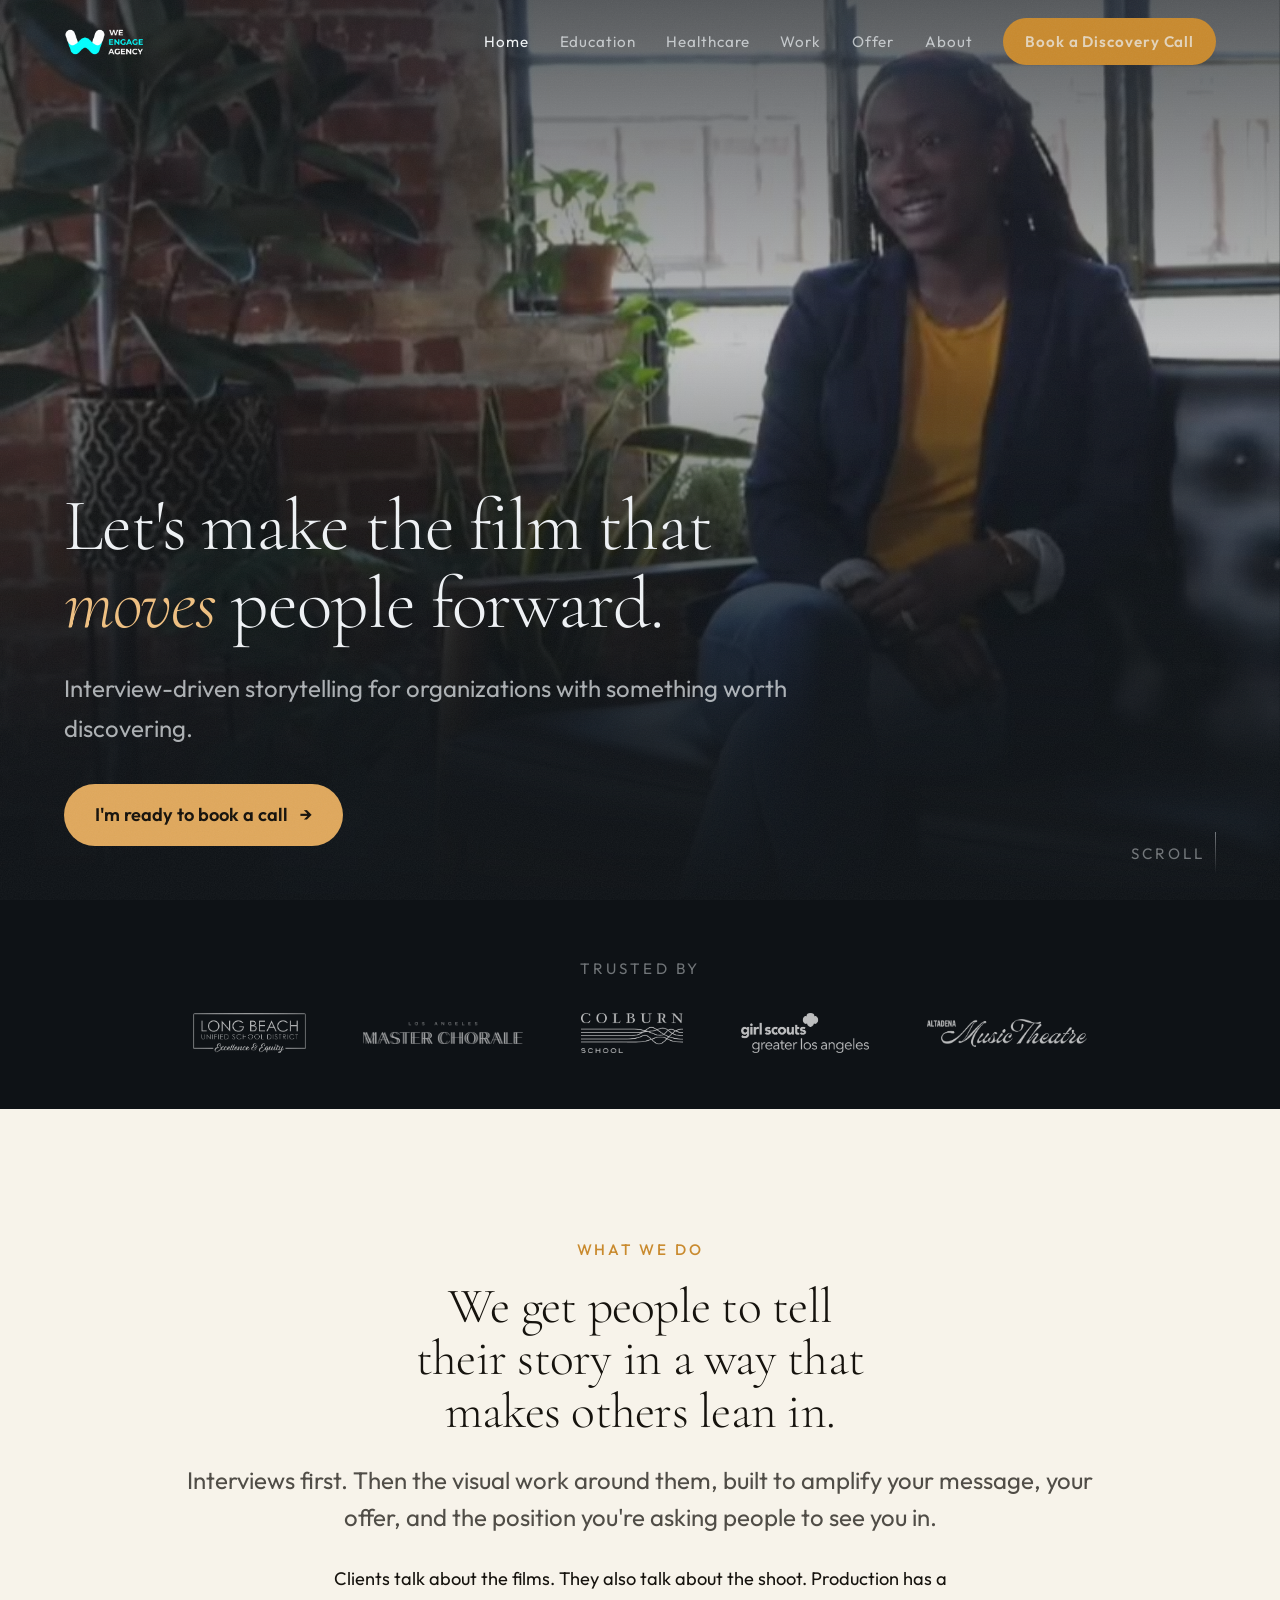
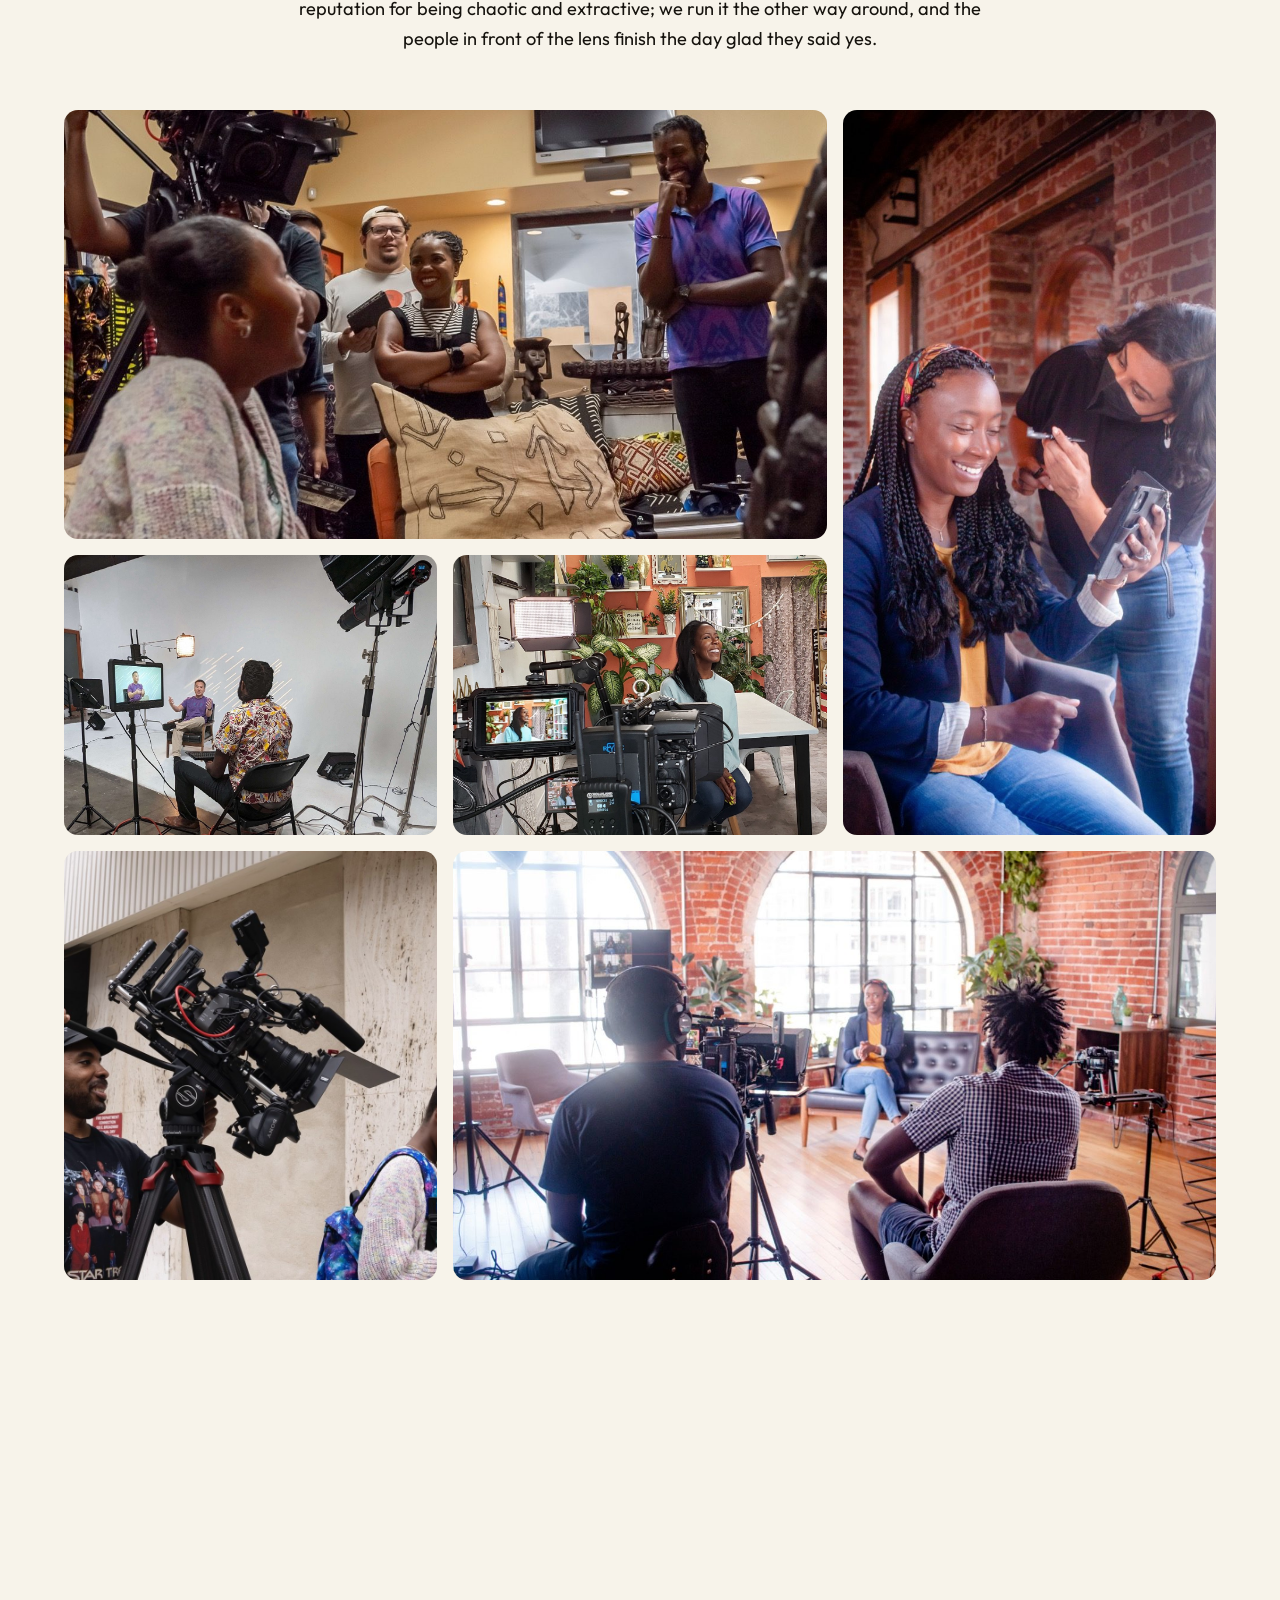
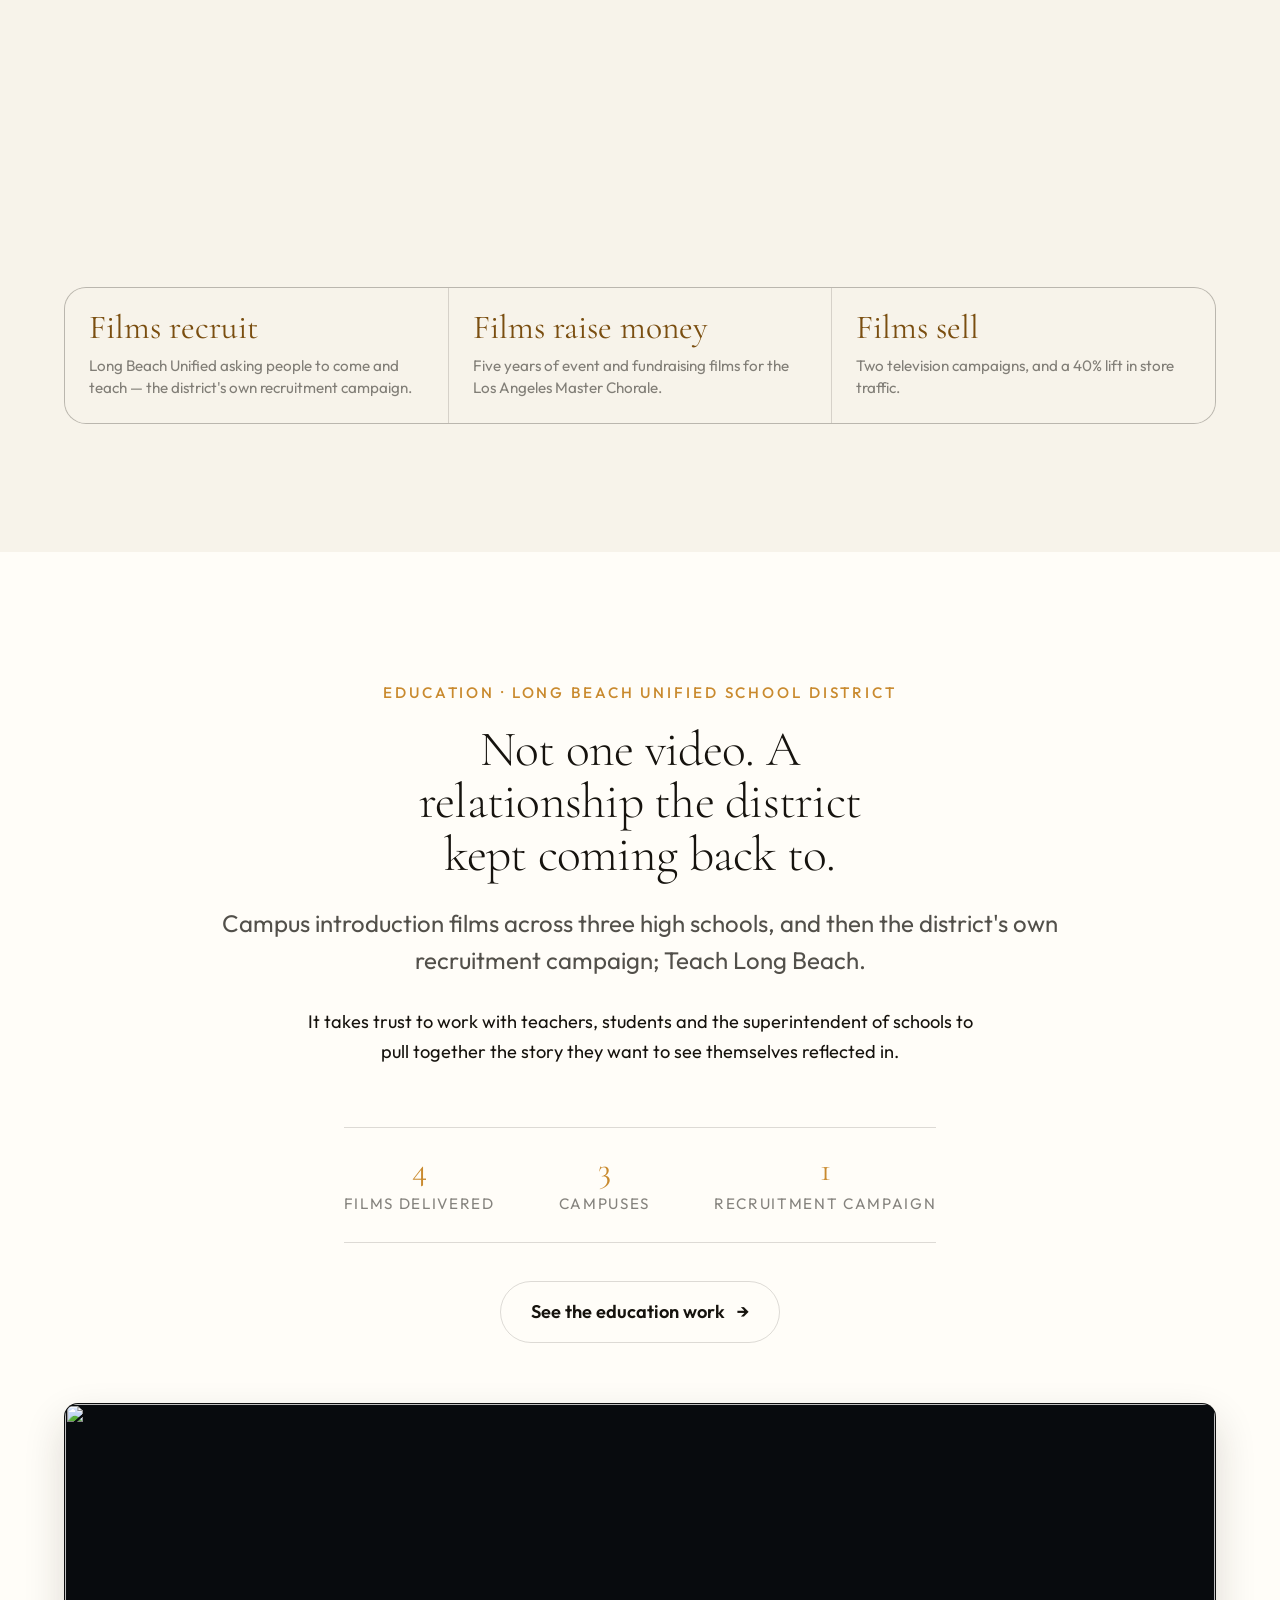
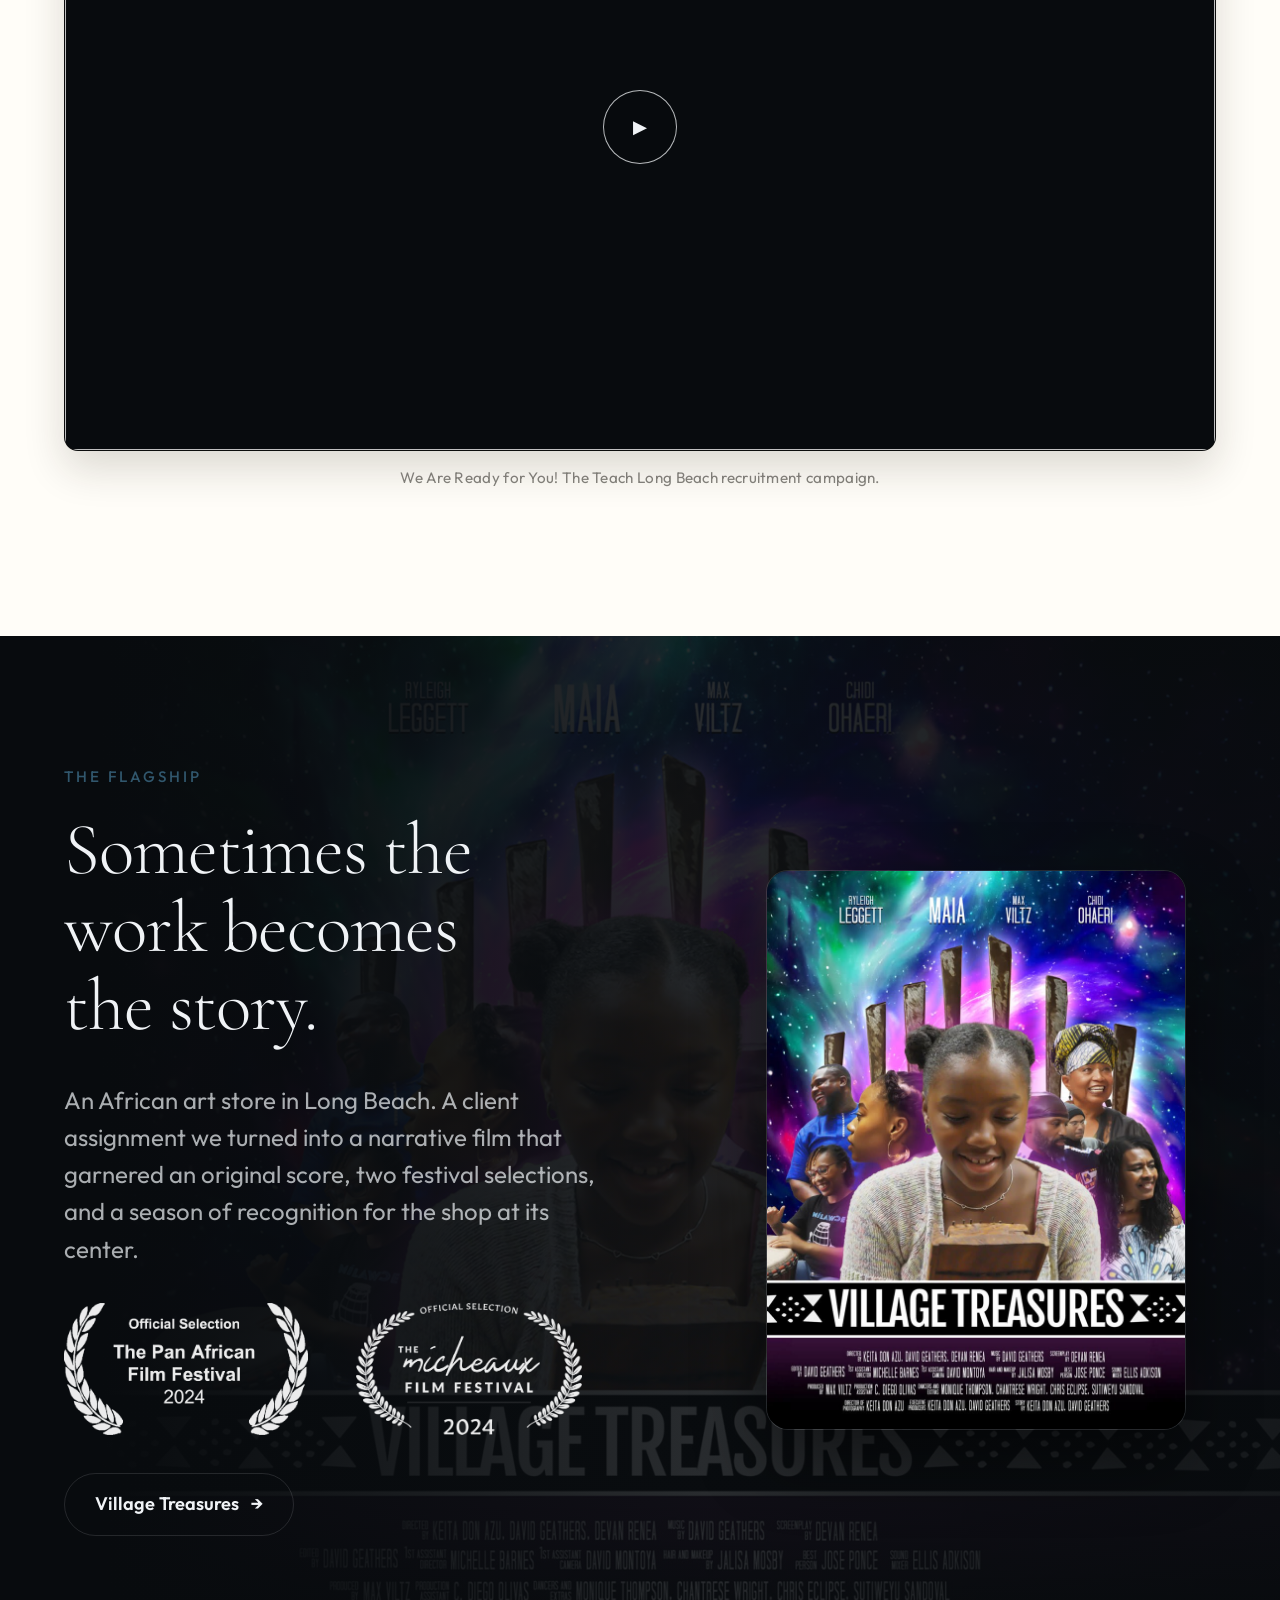
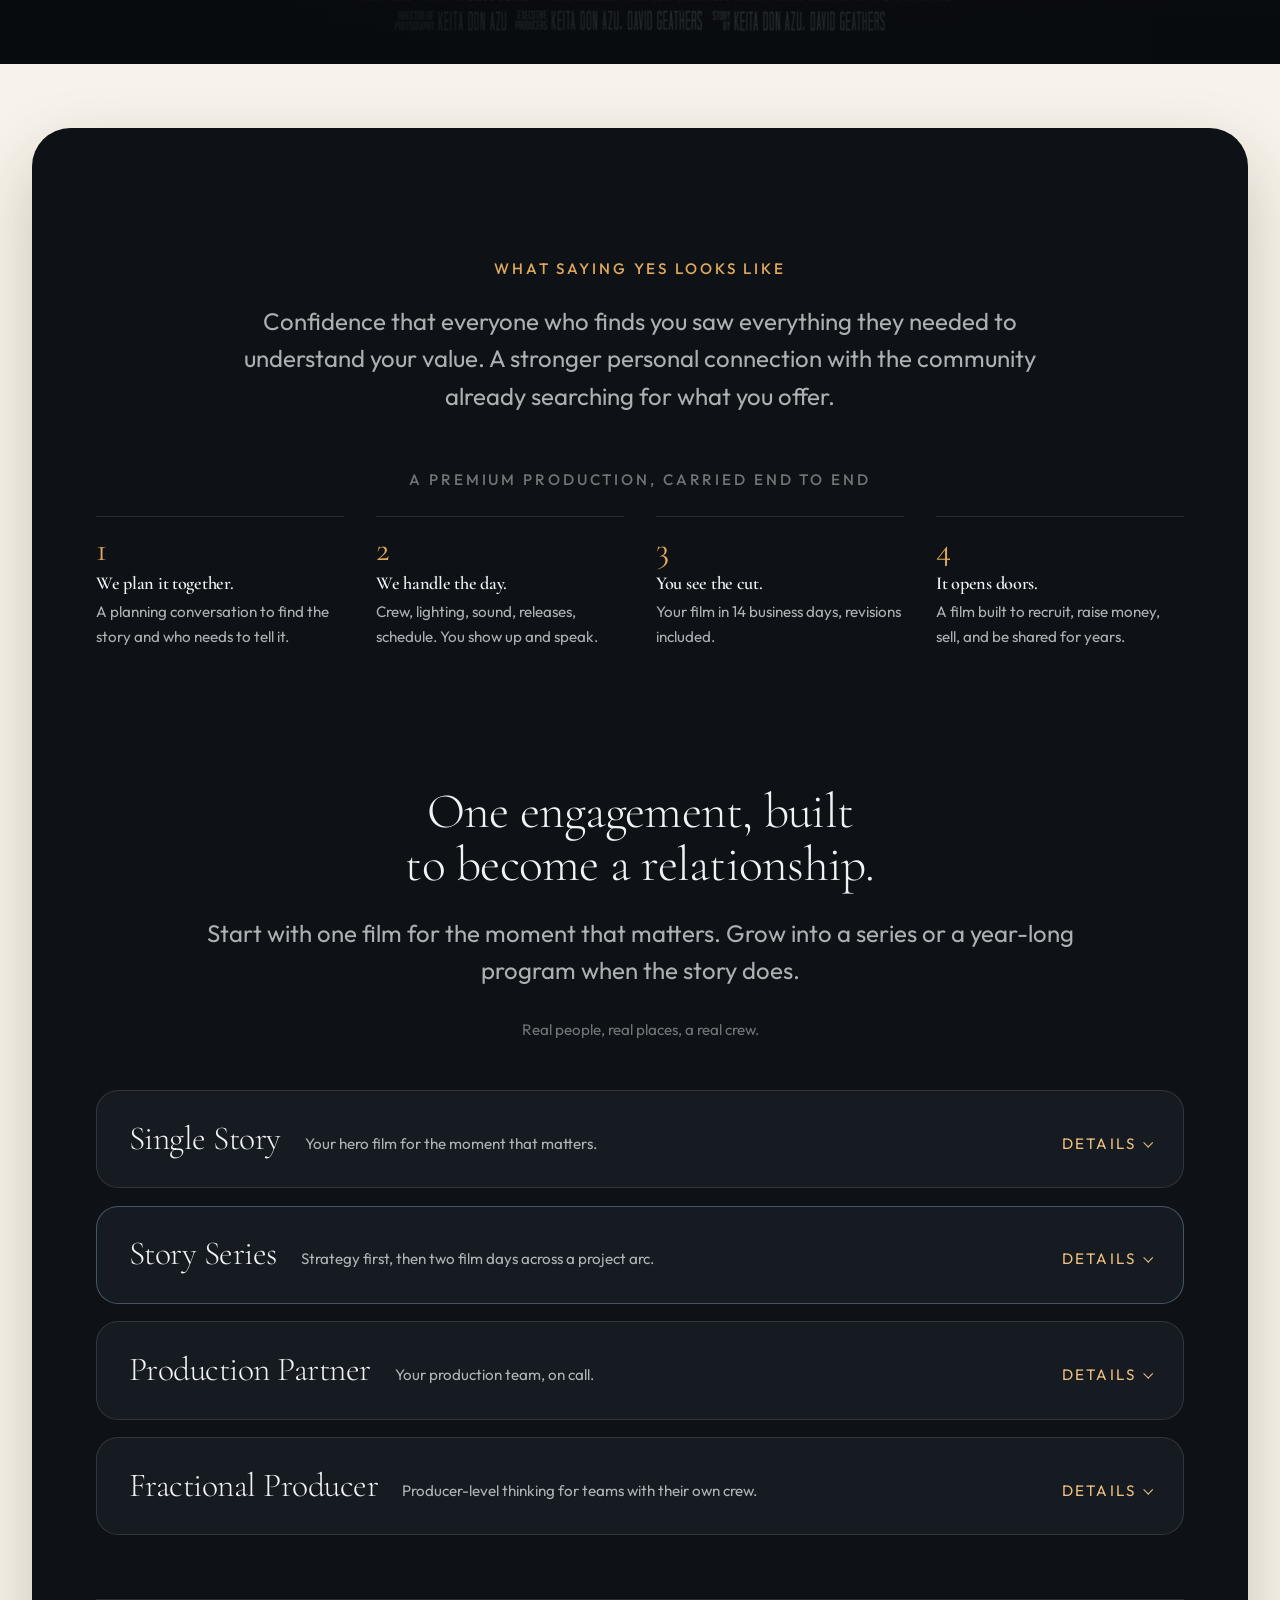
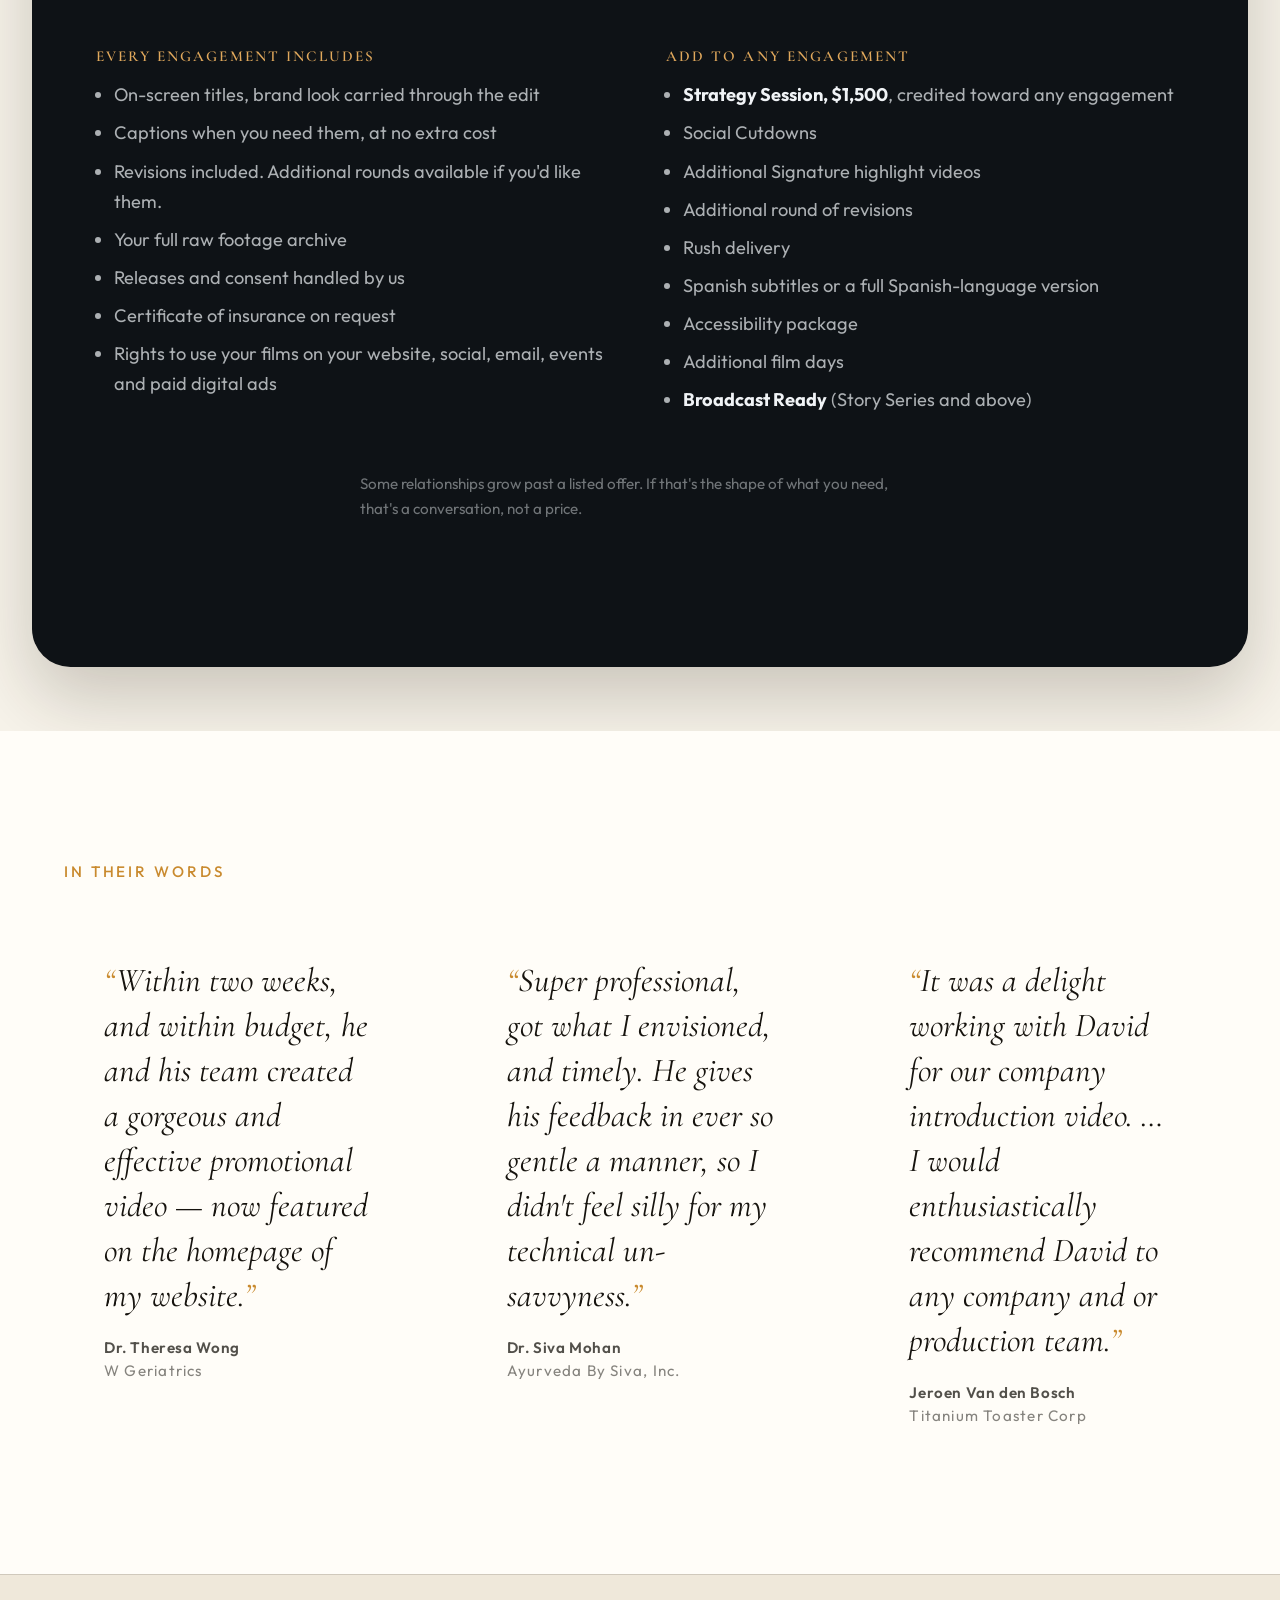
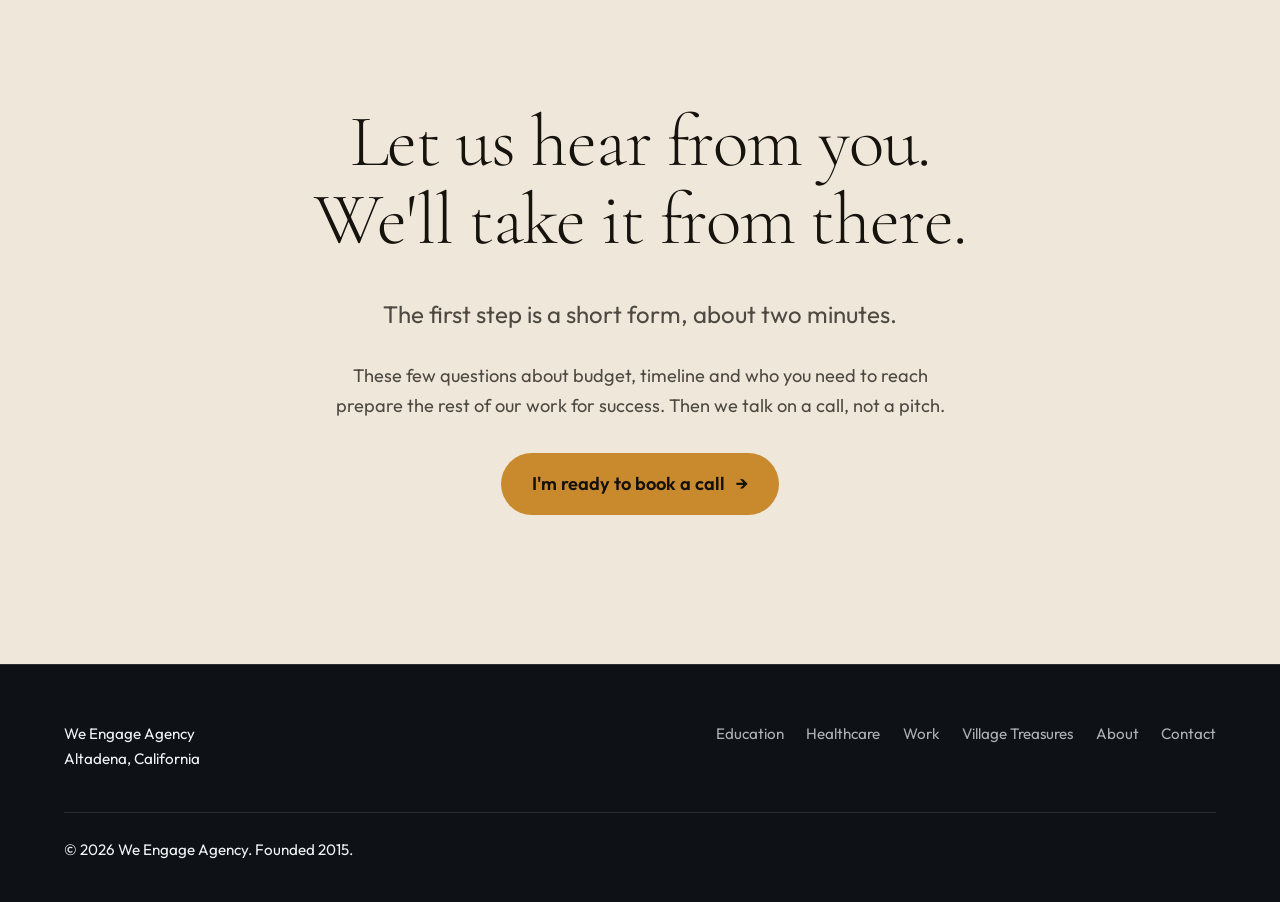
==== commit 3c34307e: "LA Master Chorale stops defending a boundary; Altadena and Village Treasures edits LA Master Chorale" ====
--- a/index.html
+++ b/index.html
@@ -195,7 +195,7 @@
         <div class="split__text">
           <p class="eyebrow eyebrow--accent2 reveal">The flagship</p>
           <h2 class="reveal" style="font-size:var(--step-4)">Sometimes the work becomes the story.</h2>
-          <p class="lede reveal" data-delay="1">An African art store in Long Beach. A client assignment we turned into a narrative film that garnered an original score, two festival selections, and a season of recognition for the shop at its centre.</p>
+          <p class="lede reveal" data-delay="1">An African art store in Long Beach. A client assignment we turned into a narrative film that garnered an original score, two festival selections, and a season of recognition for the shop at its center.</p>
           <div class="laurels reveal" data-delay="2">
             <img src="/public/thumbnails-posters/laurels-paff2024-transparent.png" alt="Official Selection — Pan African Film Festival 2024" loading="lazy">
             <img src="/public/thumbnails-posters/laurels-micheaux2024-transparent.png" alt="Official Selection — Micheaux Film Festival 2024" loading="lazy">
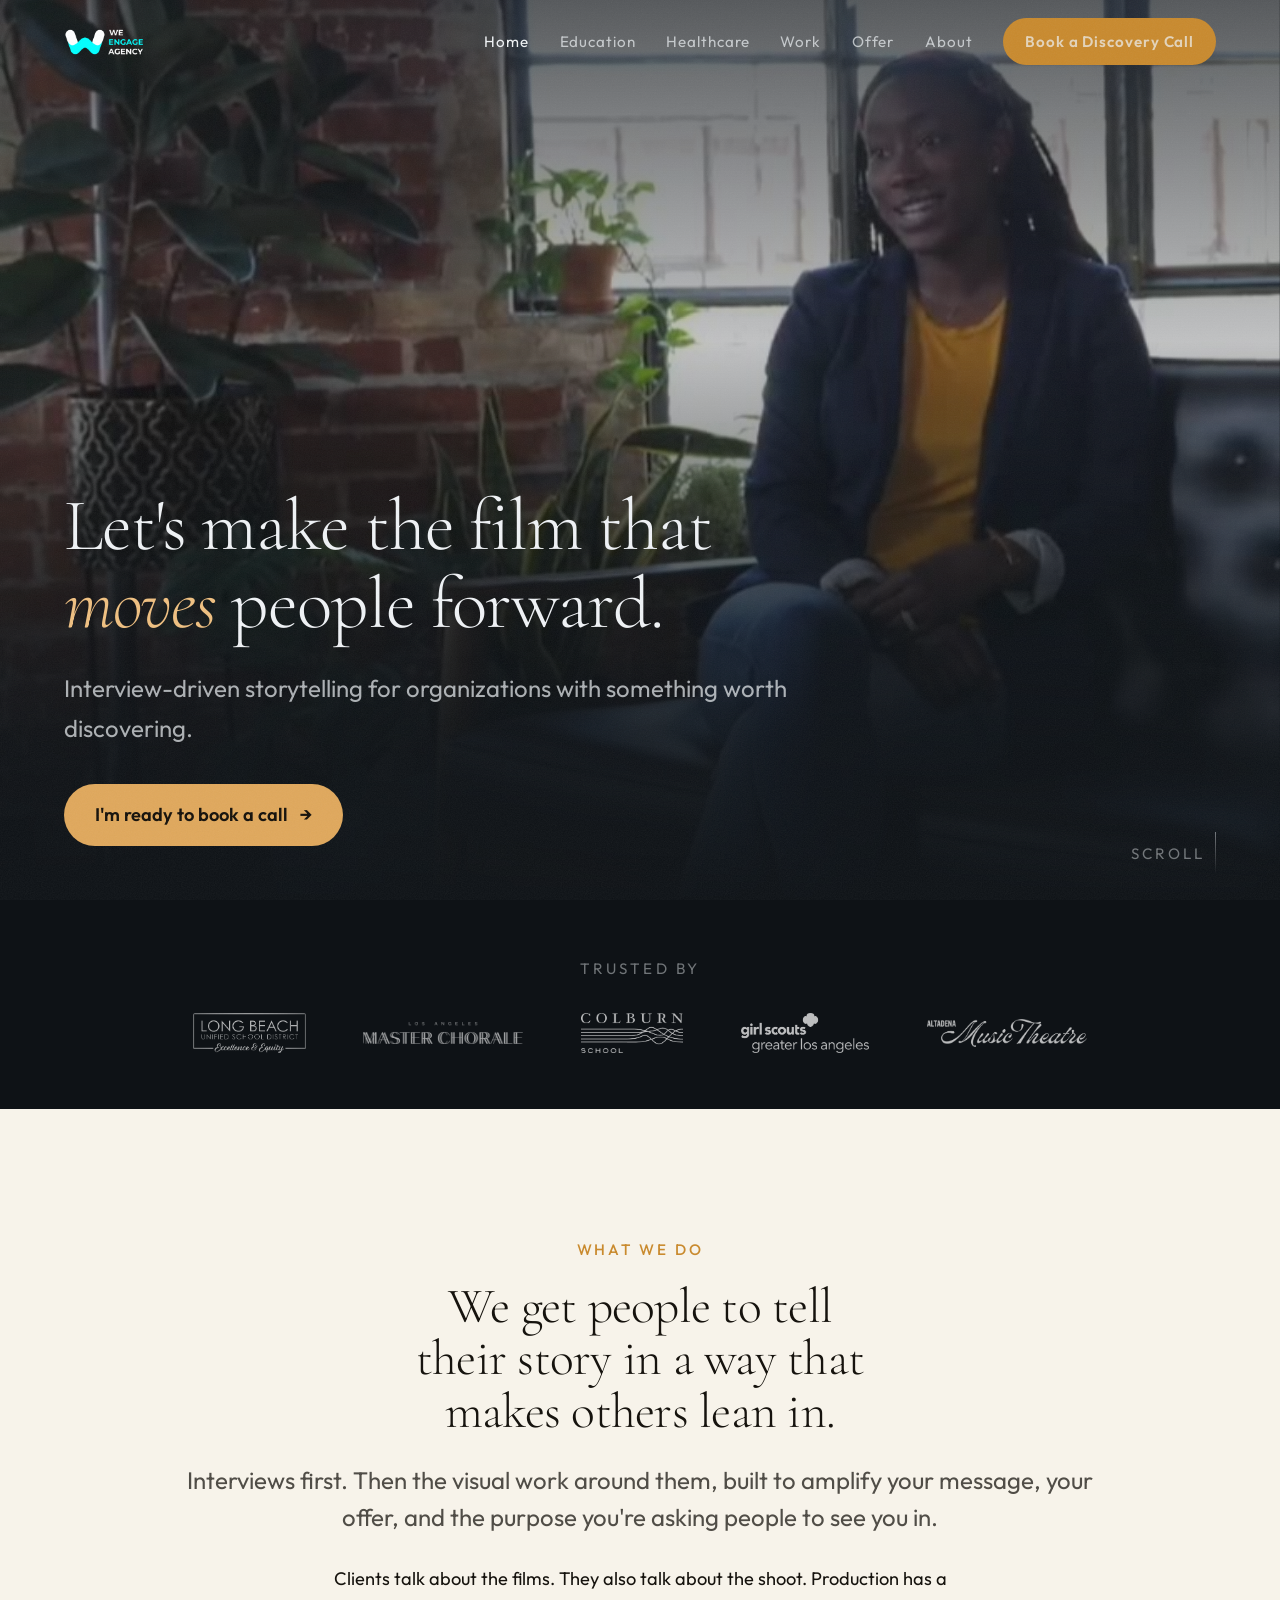
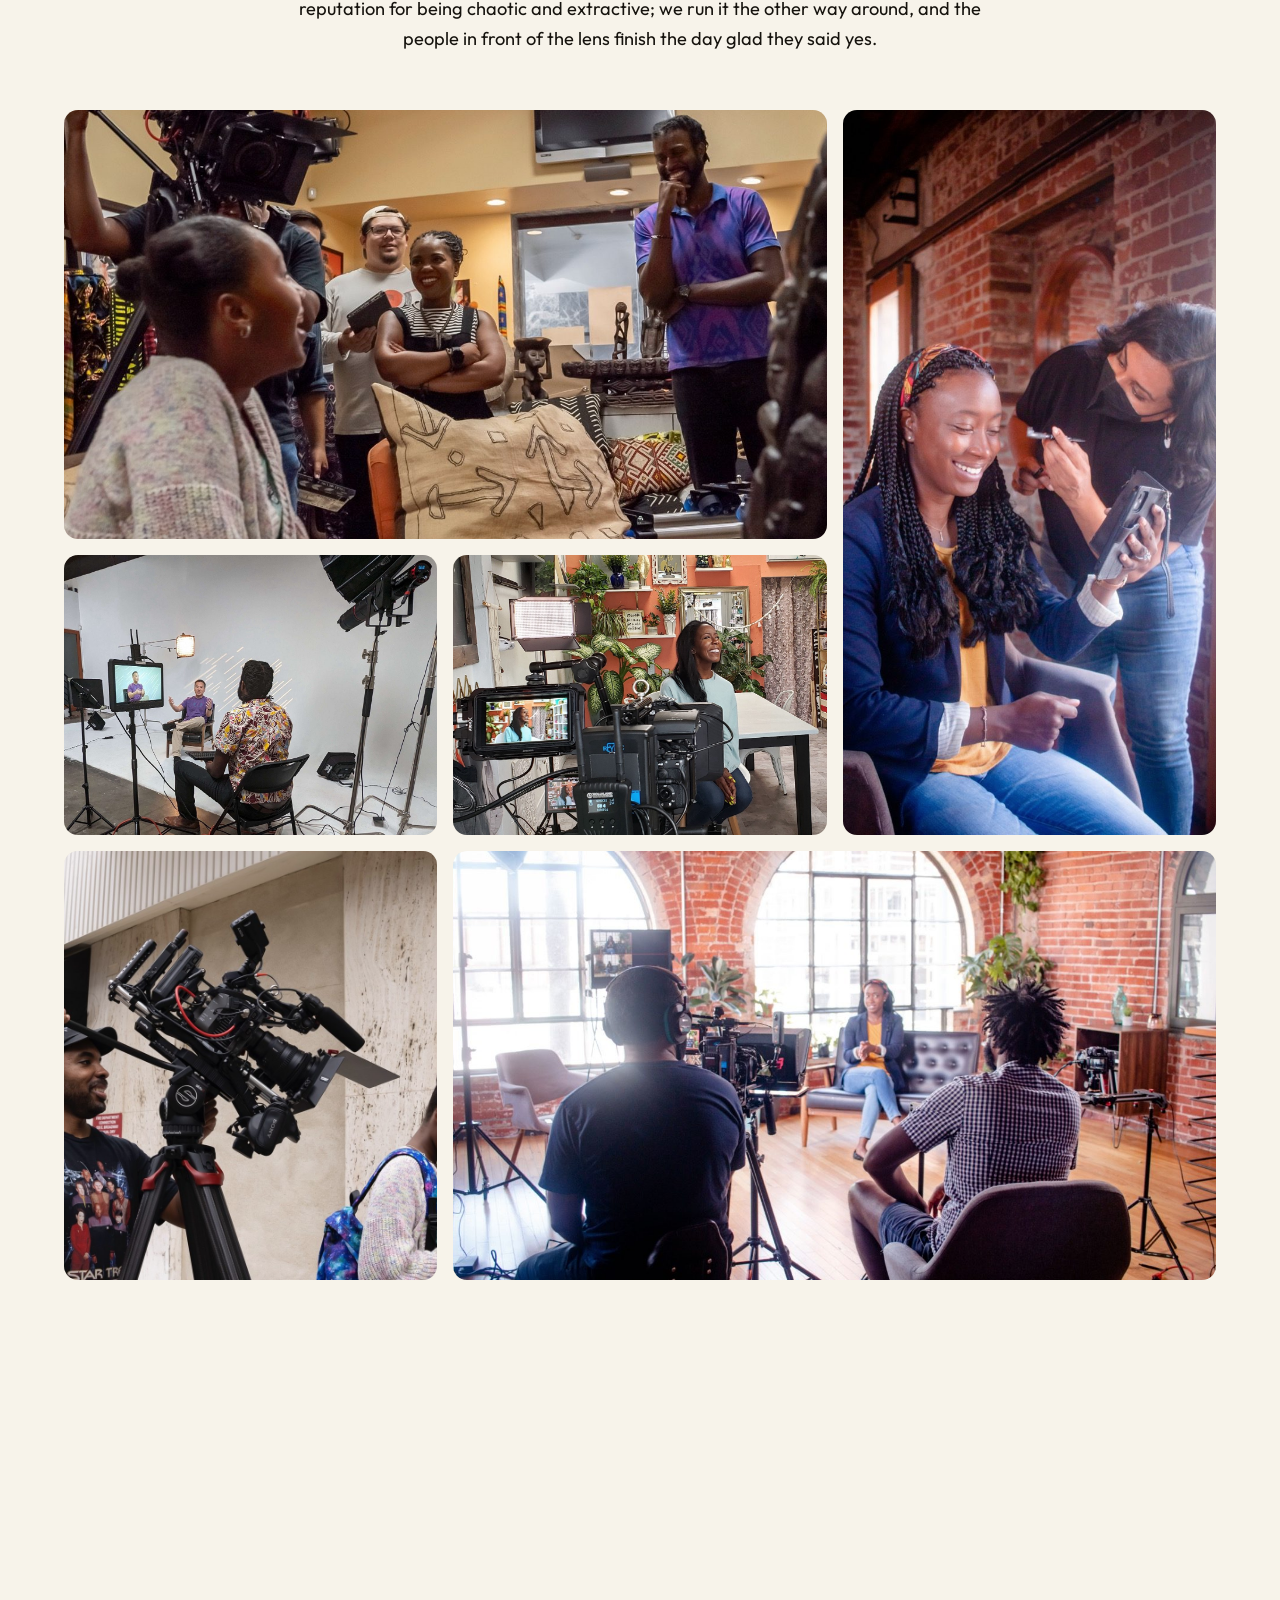
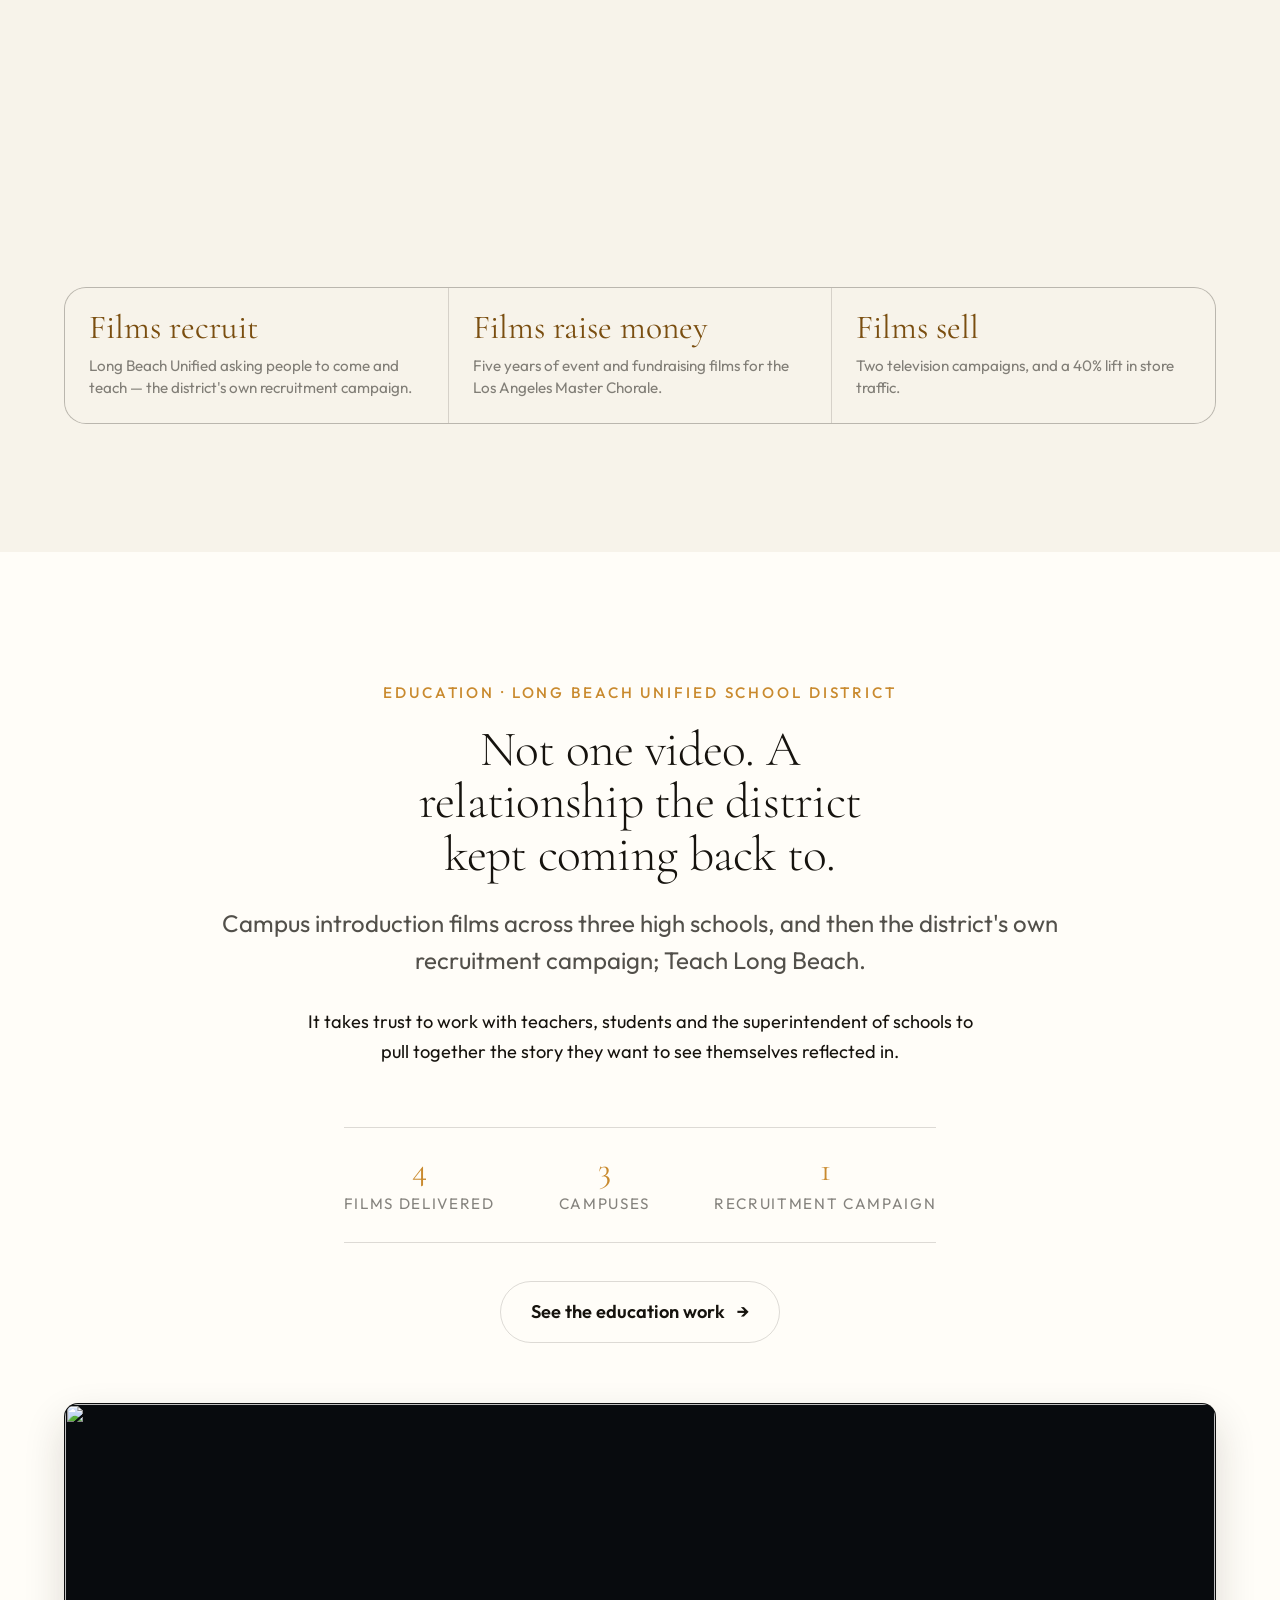
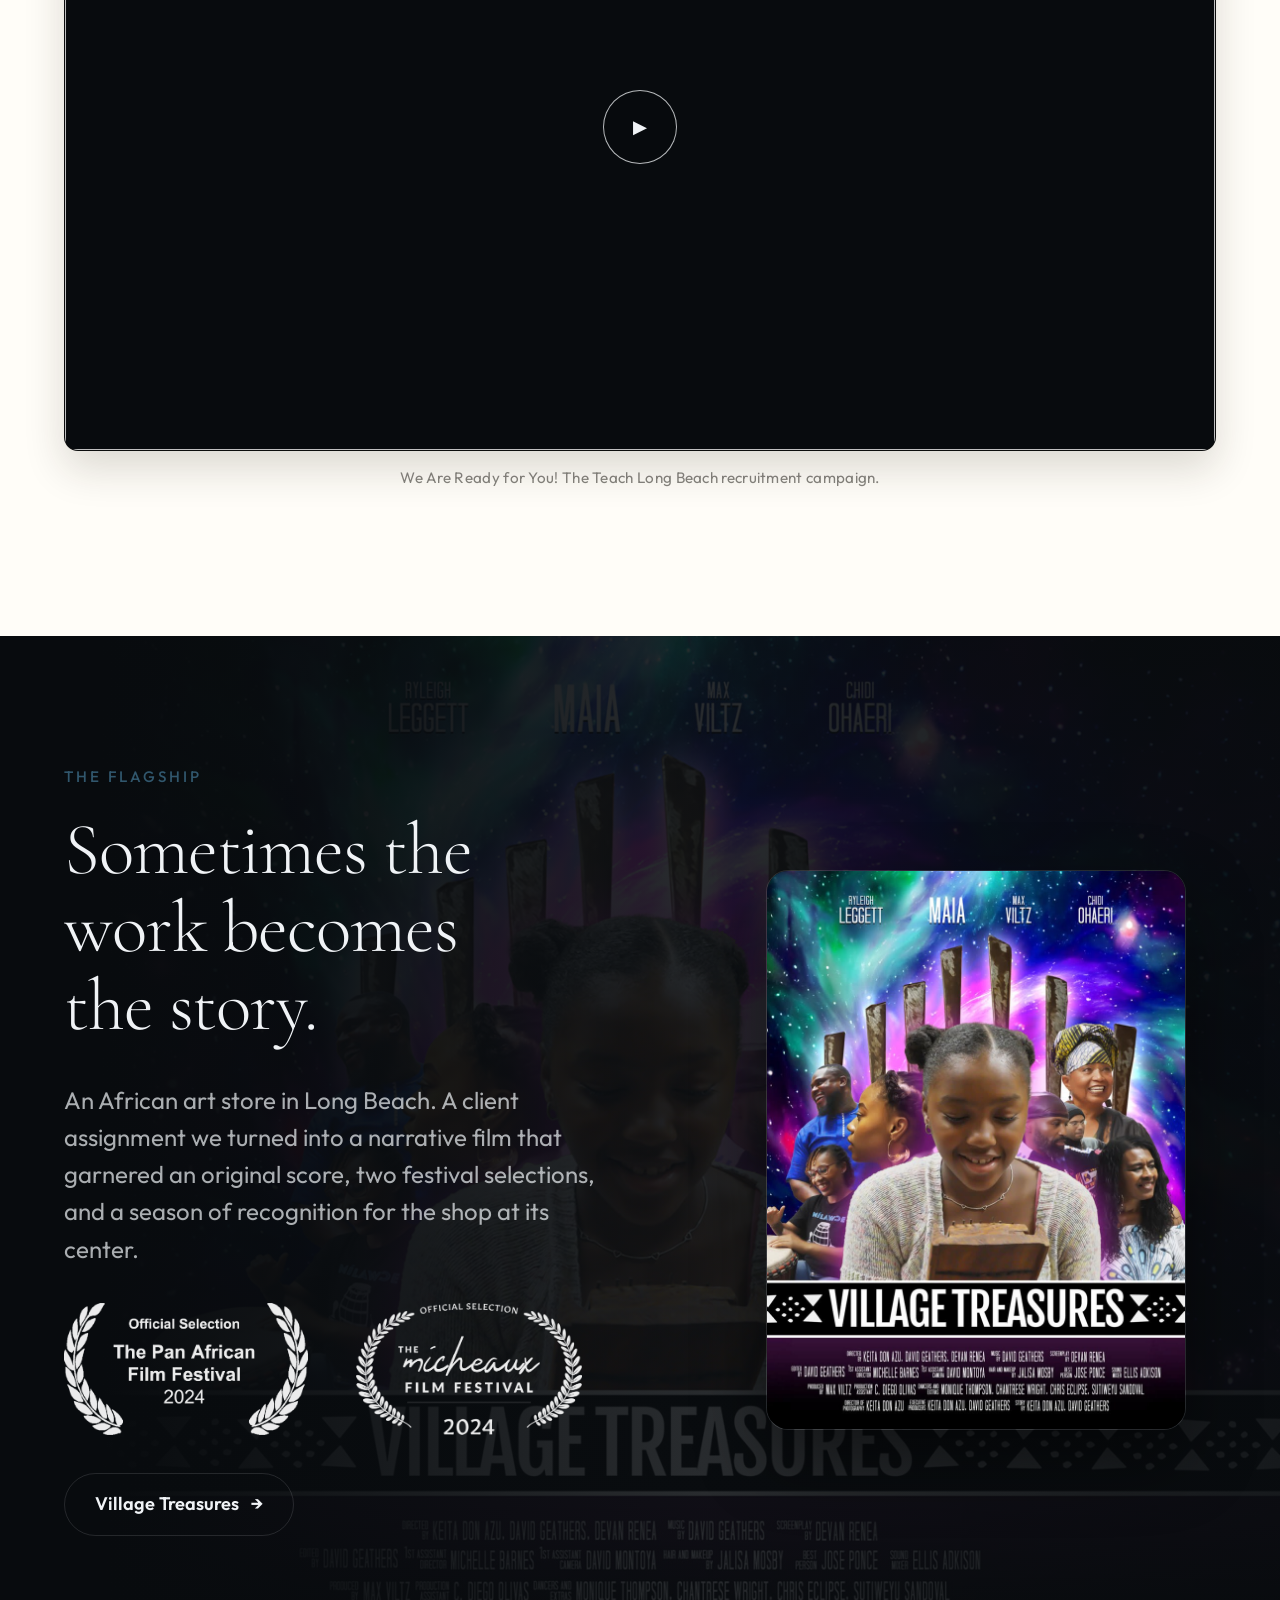
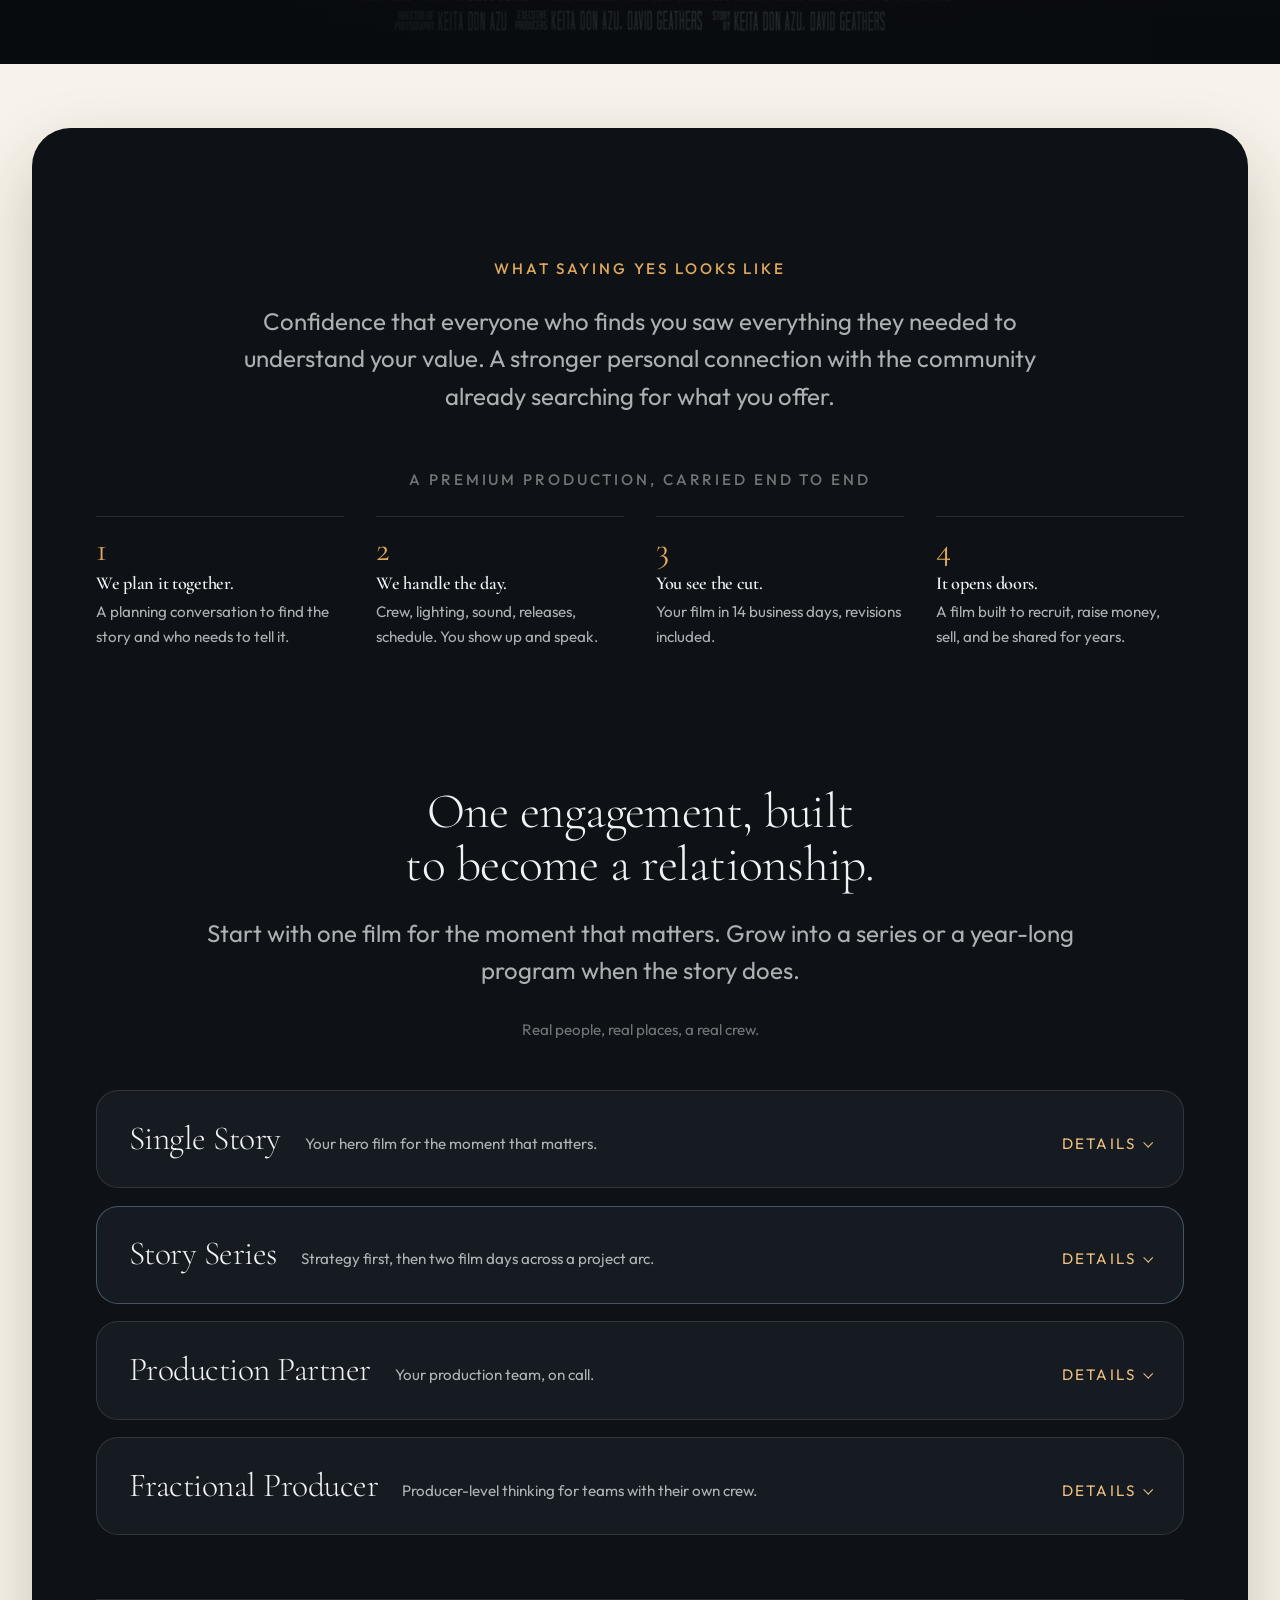
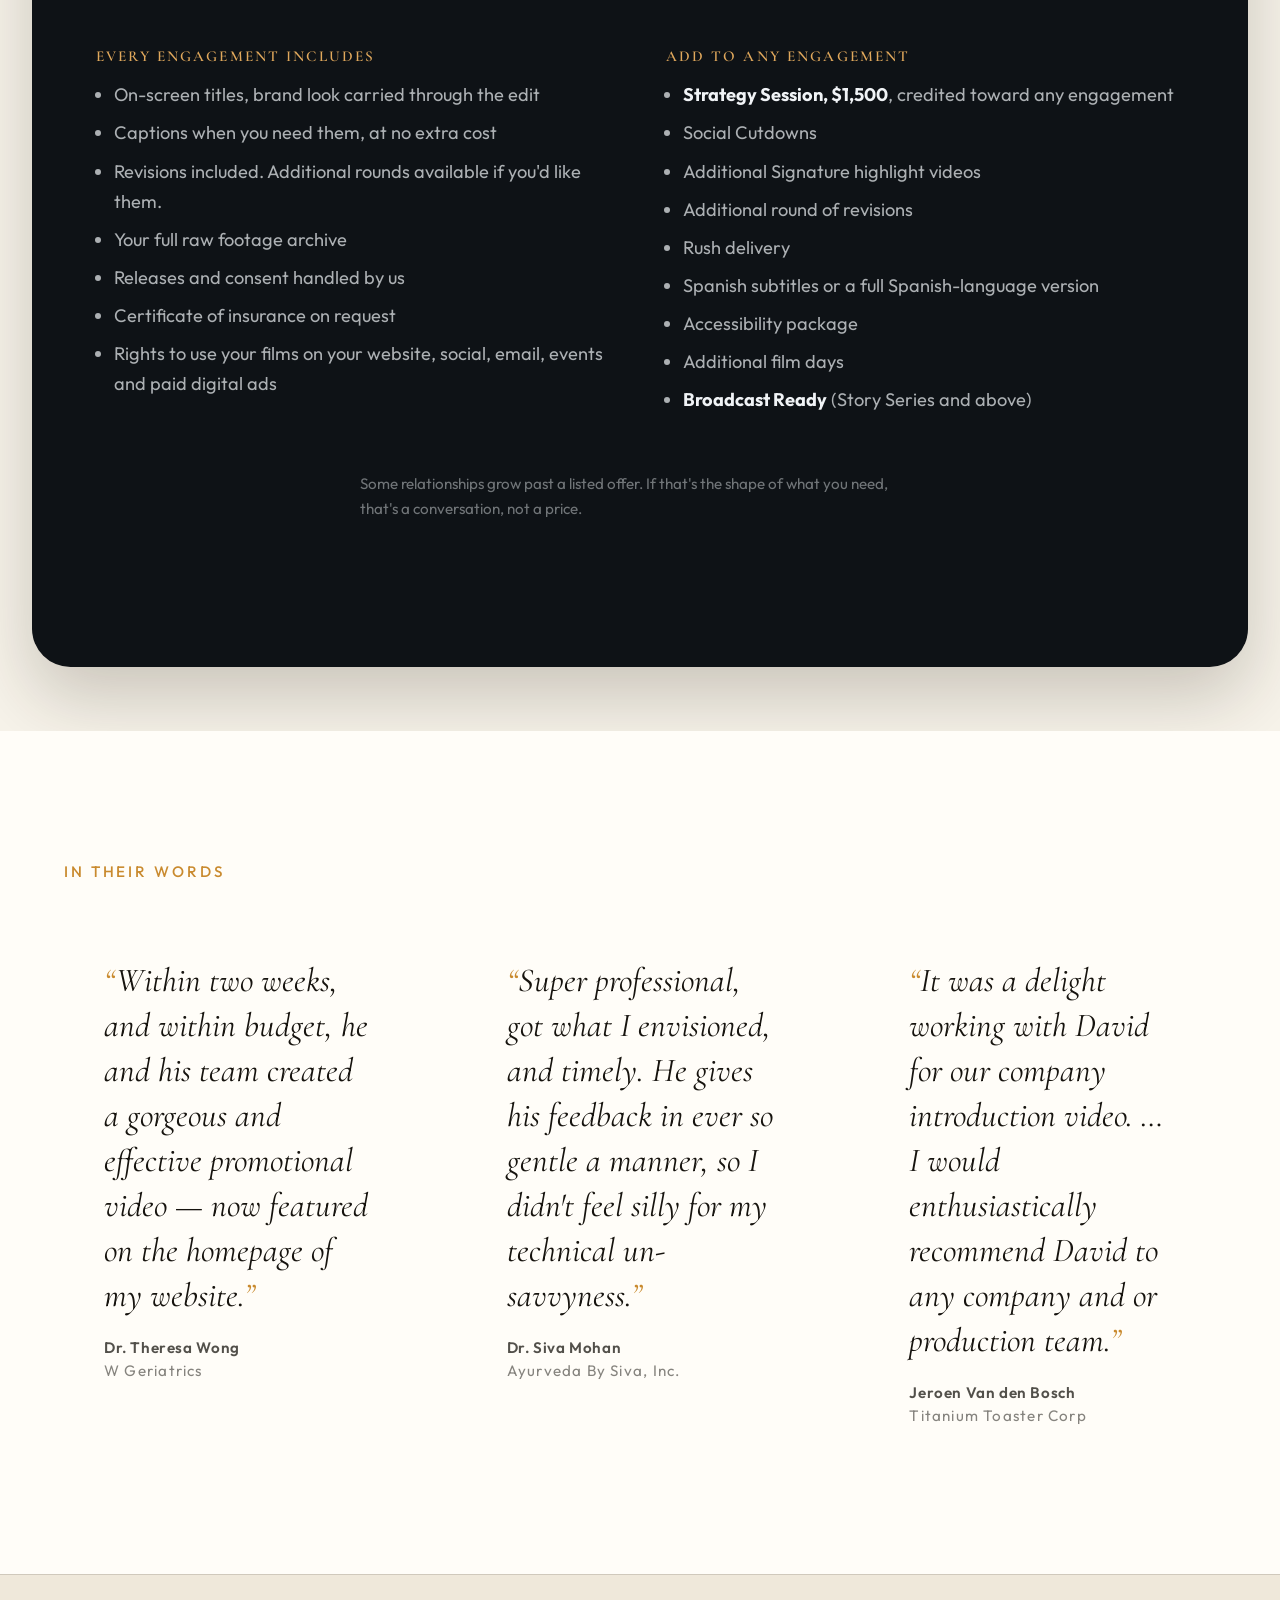
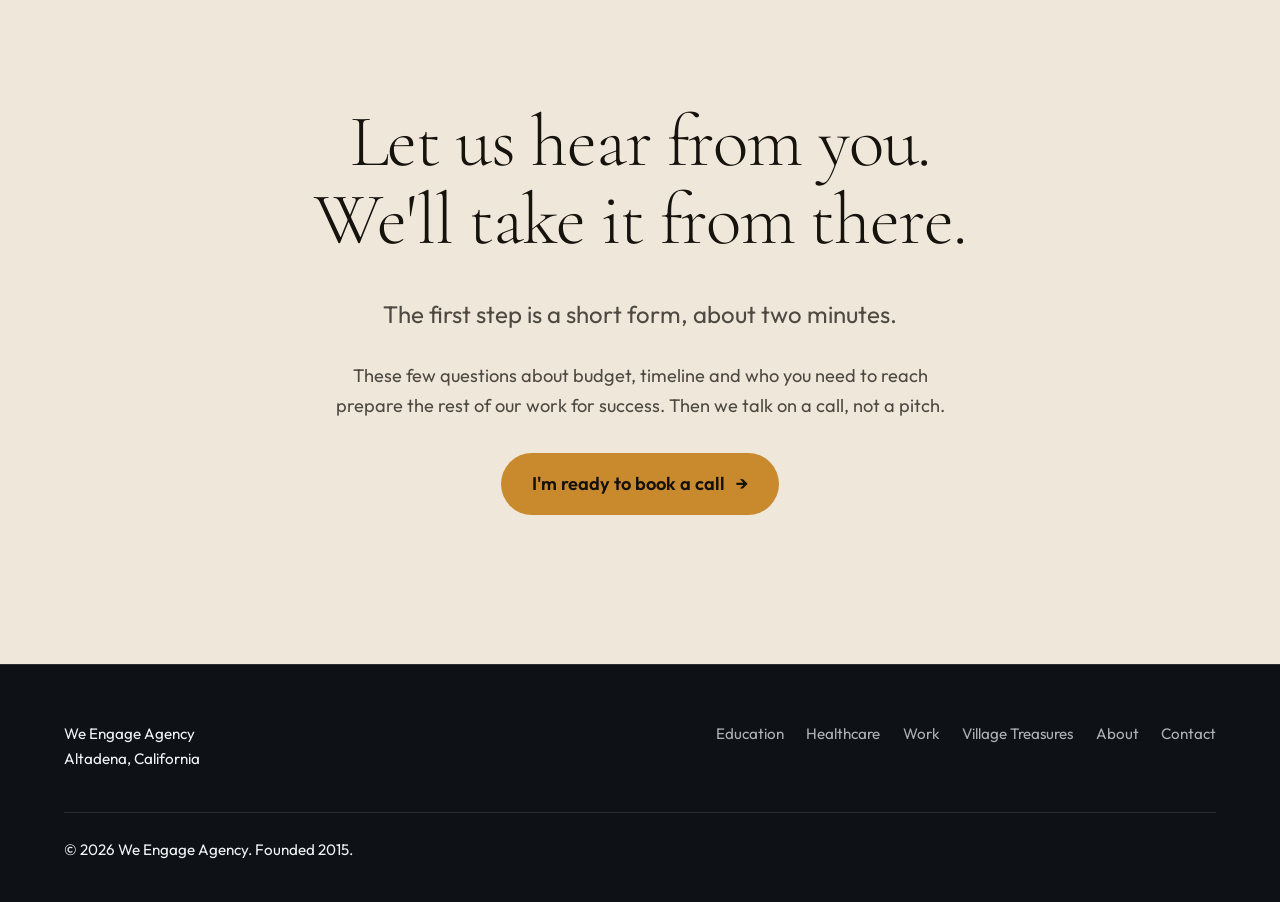
==== commit 5d56ba75: "Homepage lede: "position" becomes "purpose" "The position you're asking people to see you in" become" ====
--- a/index.html
+++ b/index.html
@@ -106,7 +106,7 @@
       <div class="feature">
         <p class="eyebrow reveal">What we do</p>
         <h2 class="reveal" style="font-size:var(--step-3)">We get people to tell their story in a way that makes others lean in.</h2>
-        <p class="lede reveal" data-delay="1">Interviews first. Then the visual work around them, built to amplify your message, your offer, and the position you're asking people to see you in.</p>
+        <p class="lede reveal" data-delay="1">Interviews first. Then the visual work around them, built to amplify your message, your offer, and the purpose you're asking people to see you in.</p>
         <p class="reveal" data-delay="1">Clients talk about the films. They also talk about the shoot. Production has a reputation for being chaotic and extractive; we run it the other way around, and the people in front of the lens finish the day glad they said yes.</p>
       </div>
 
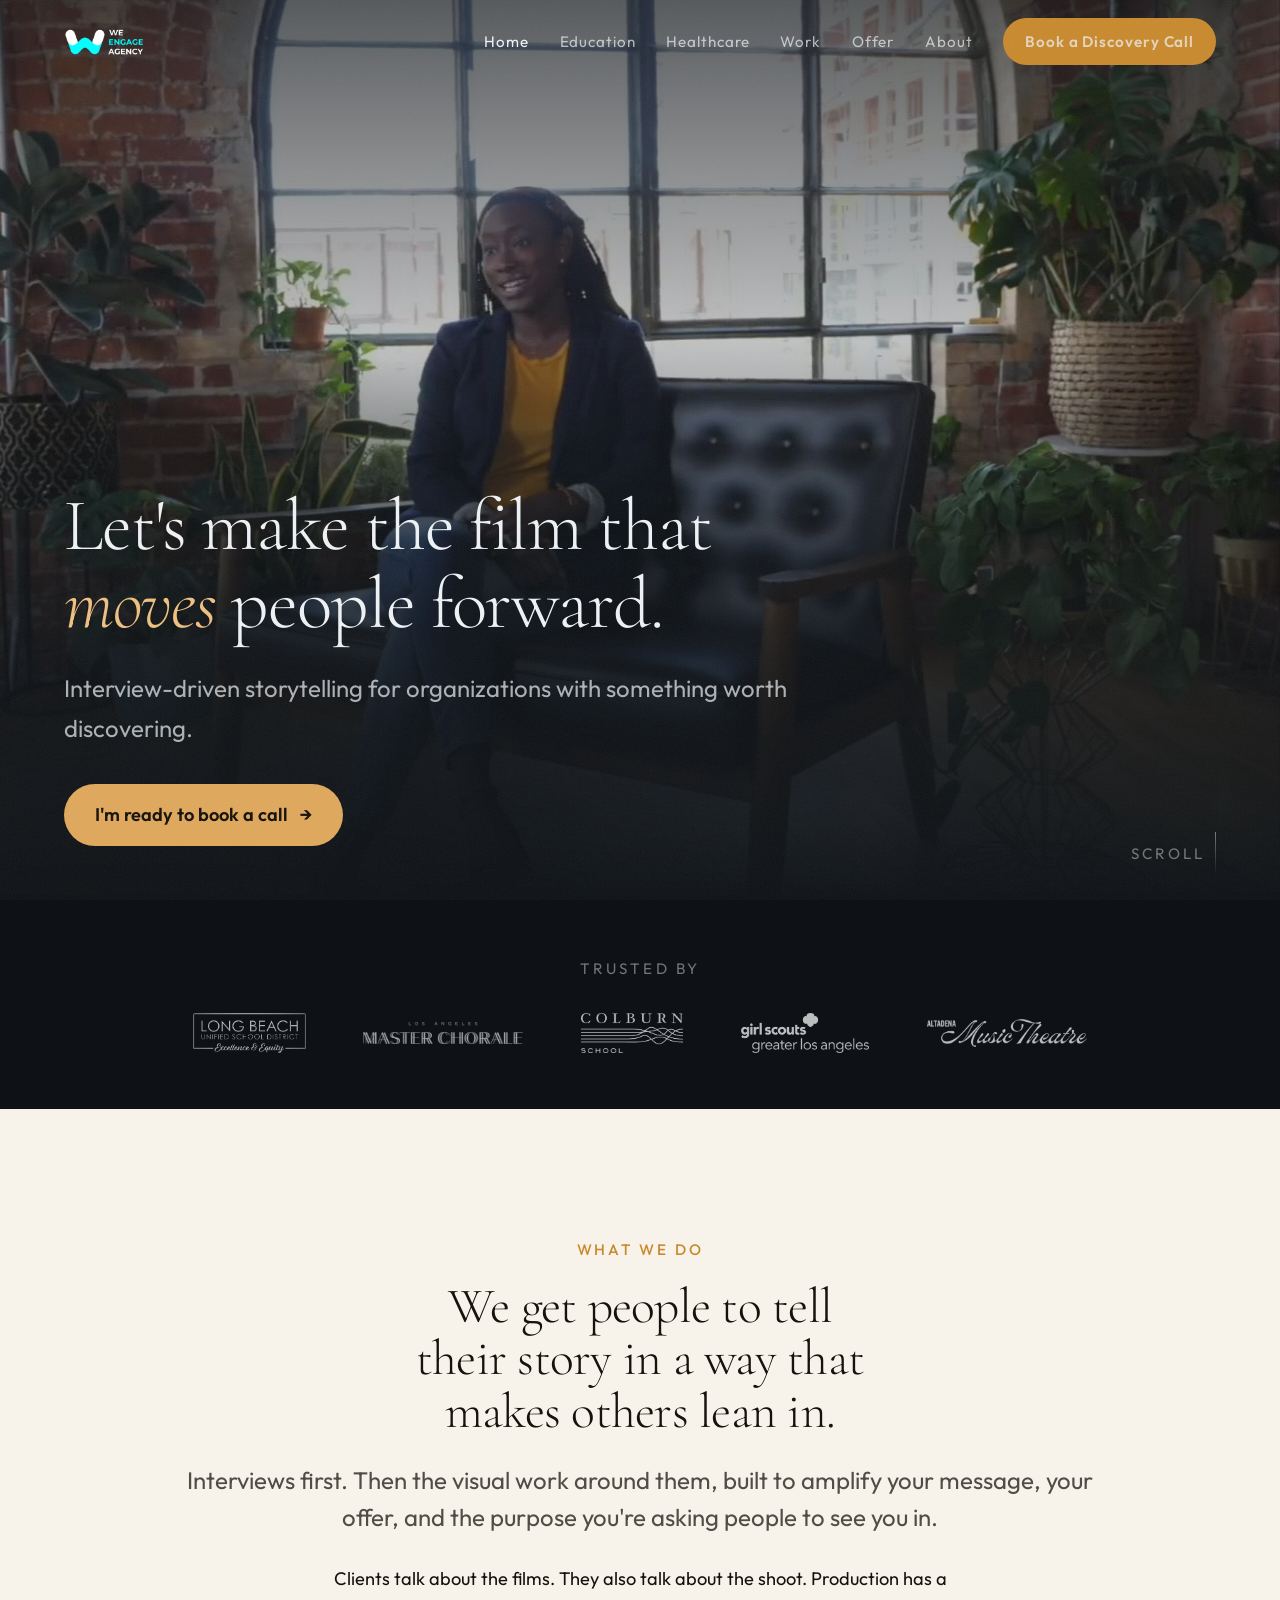
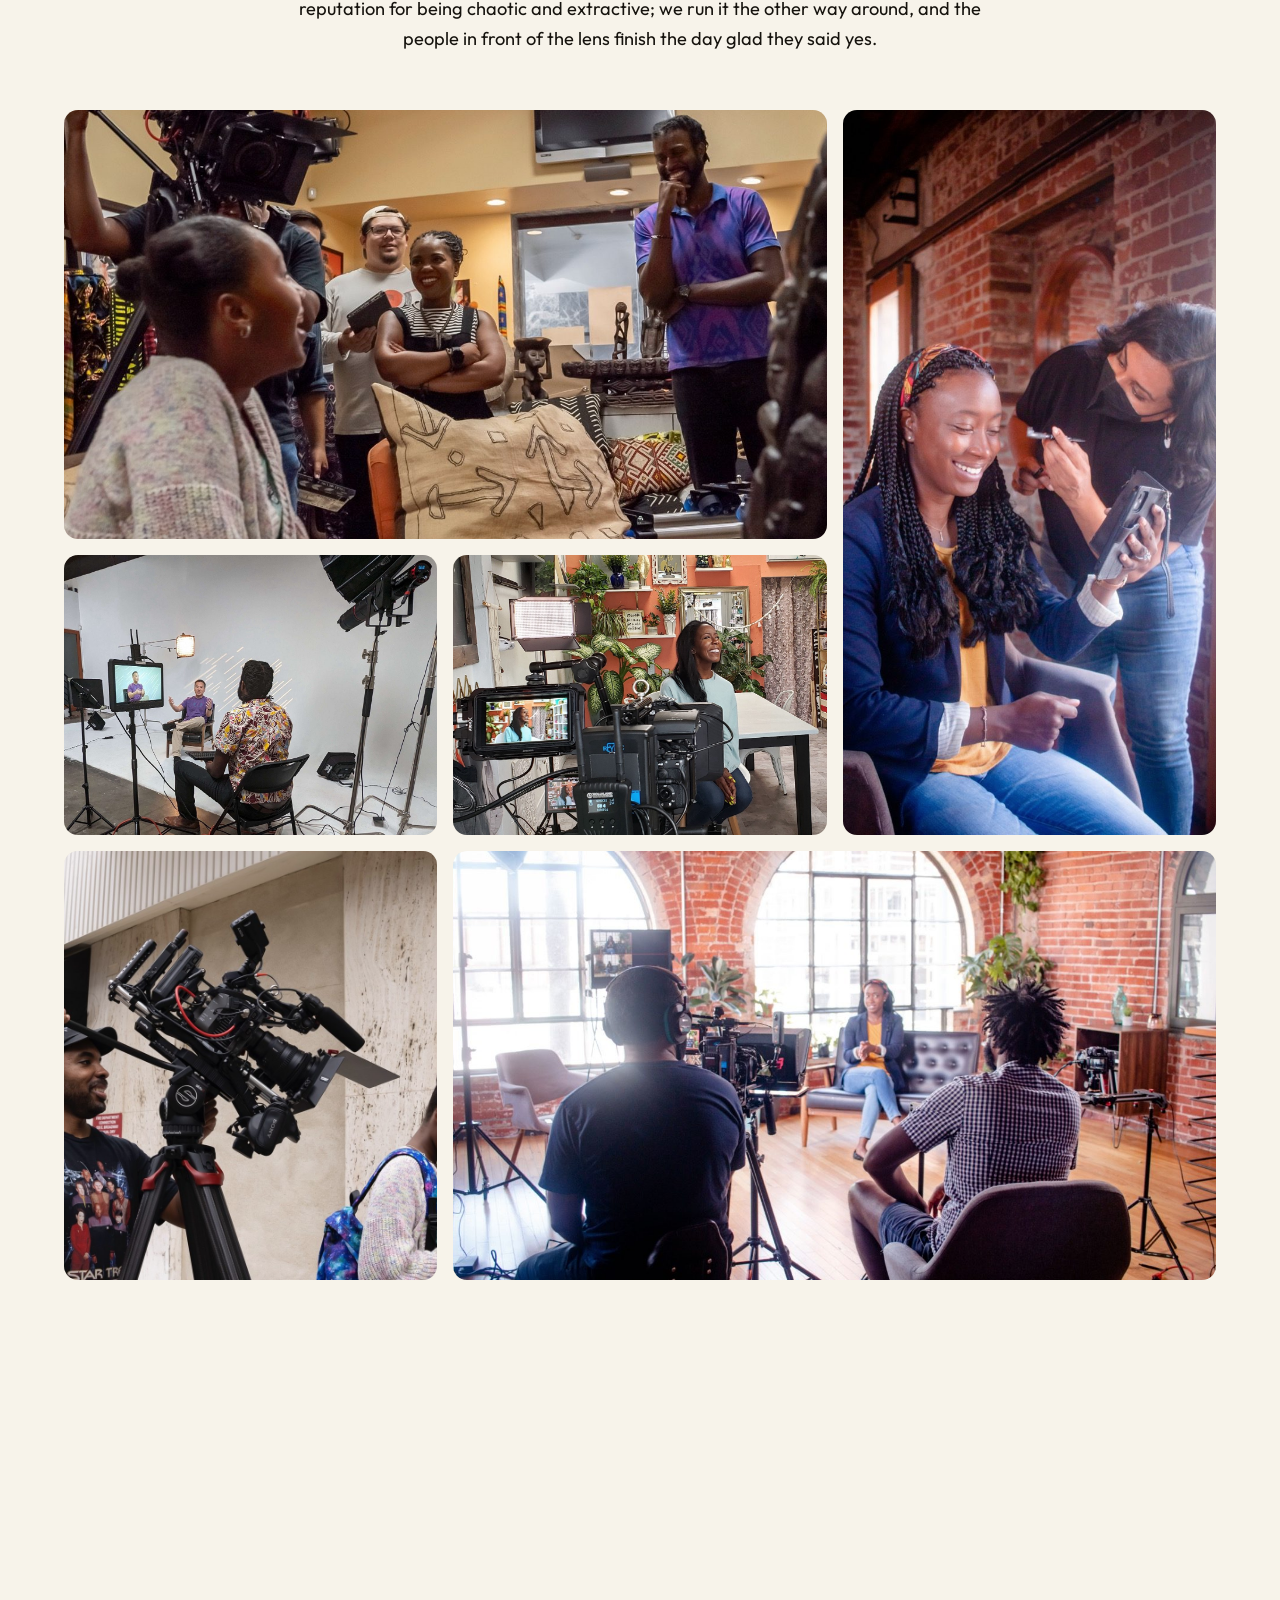
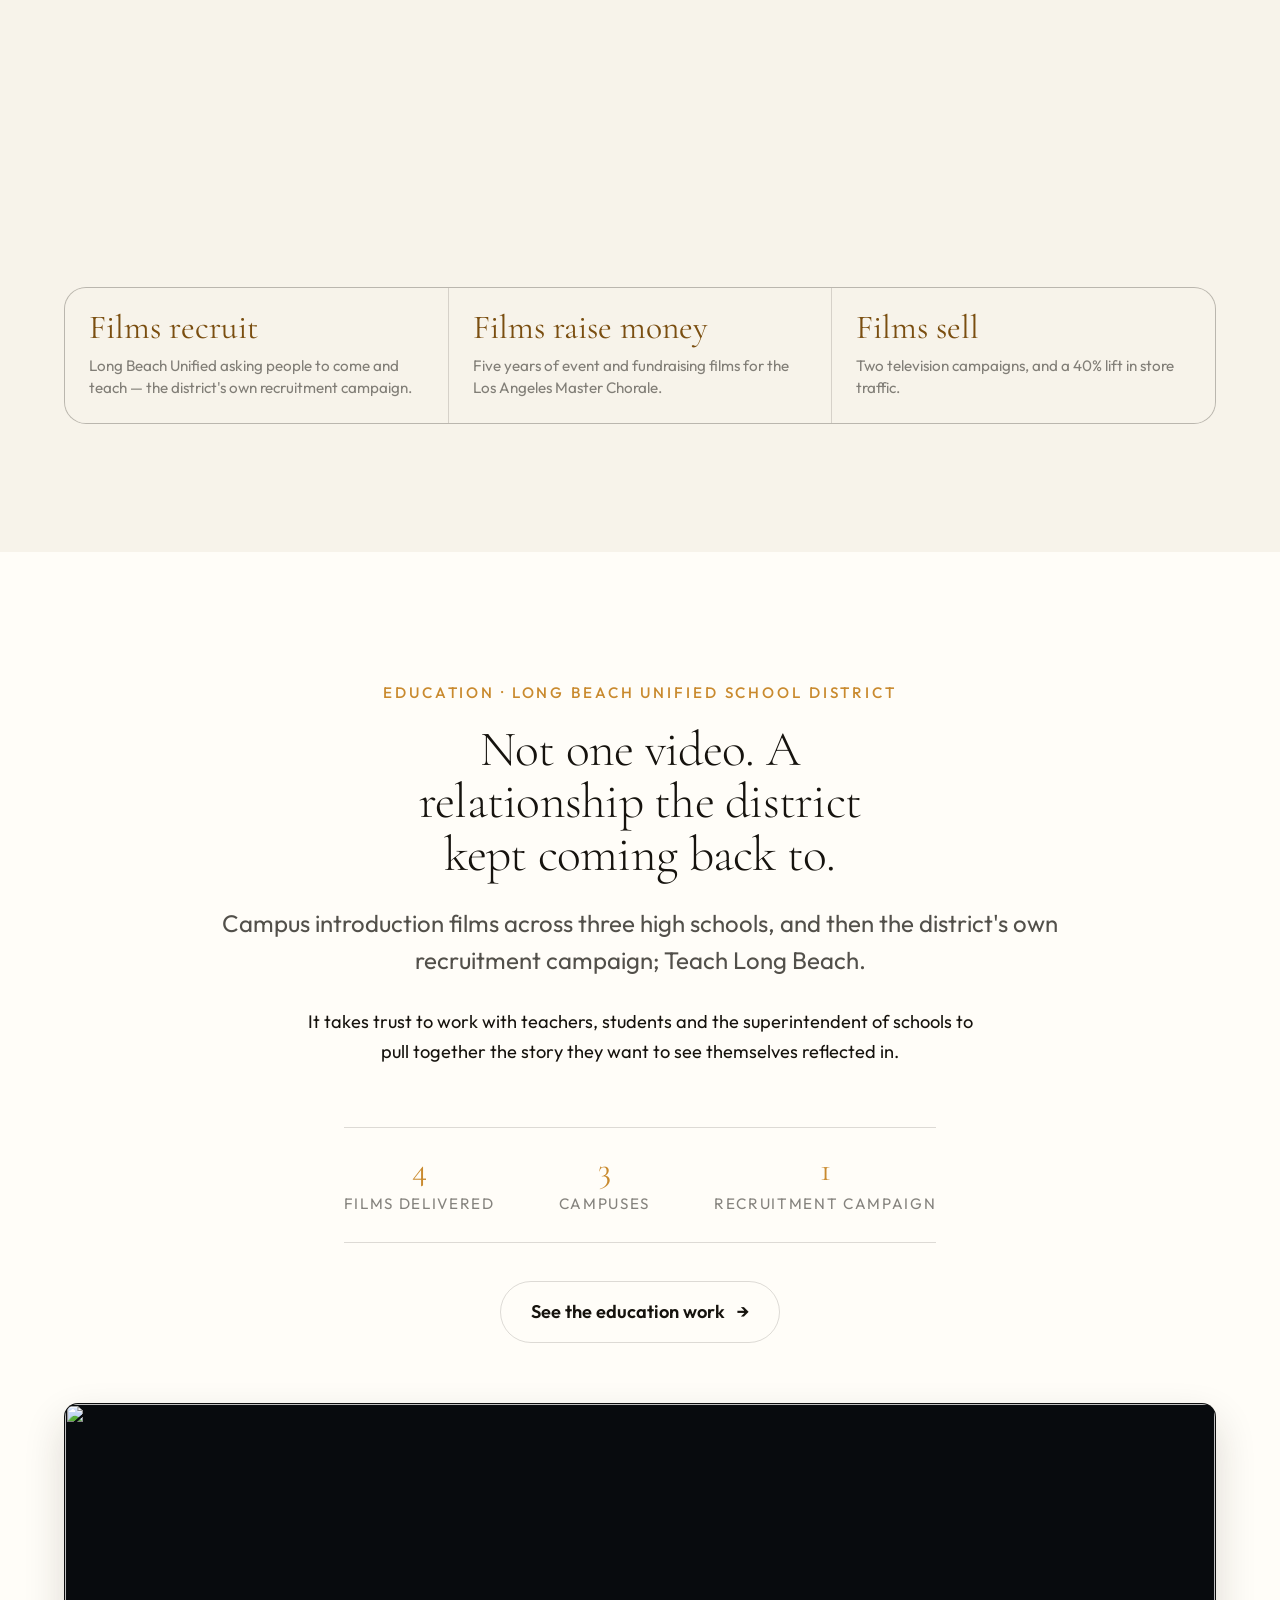
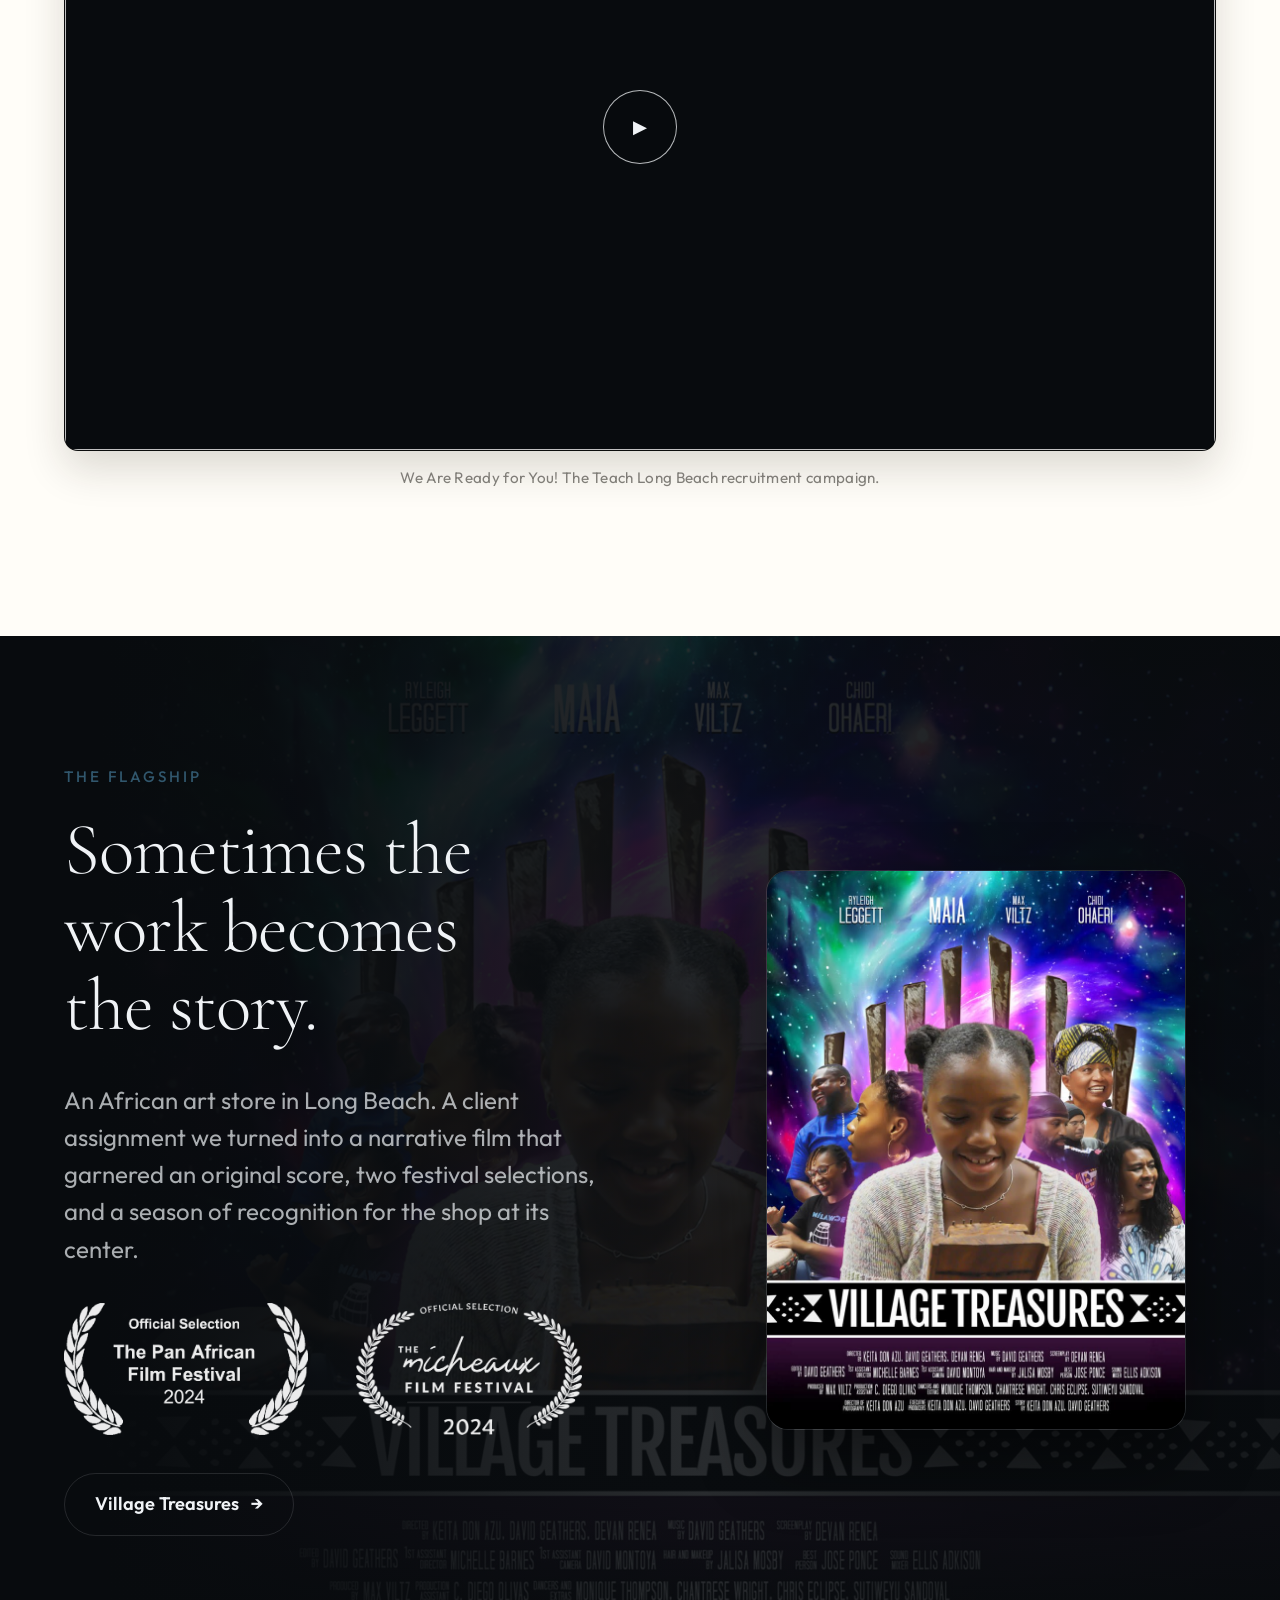
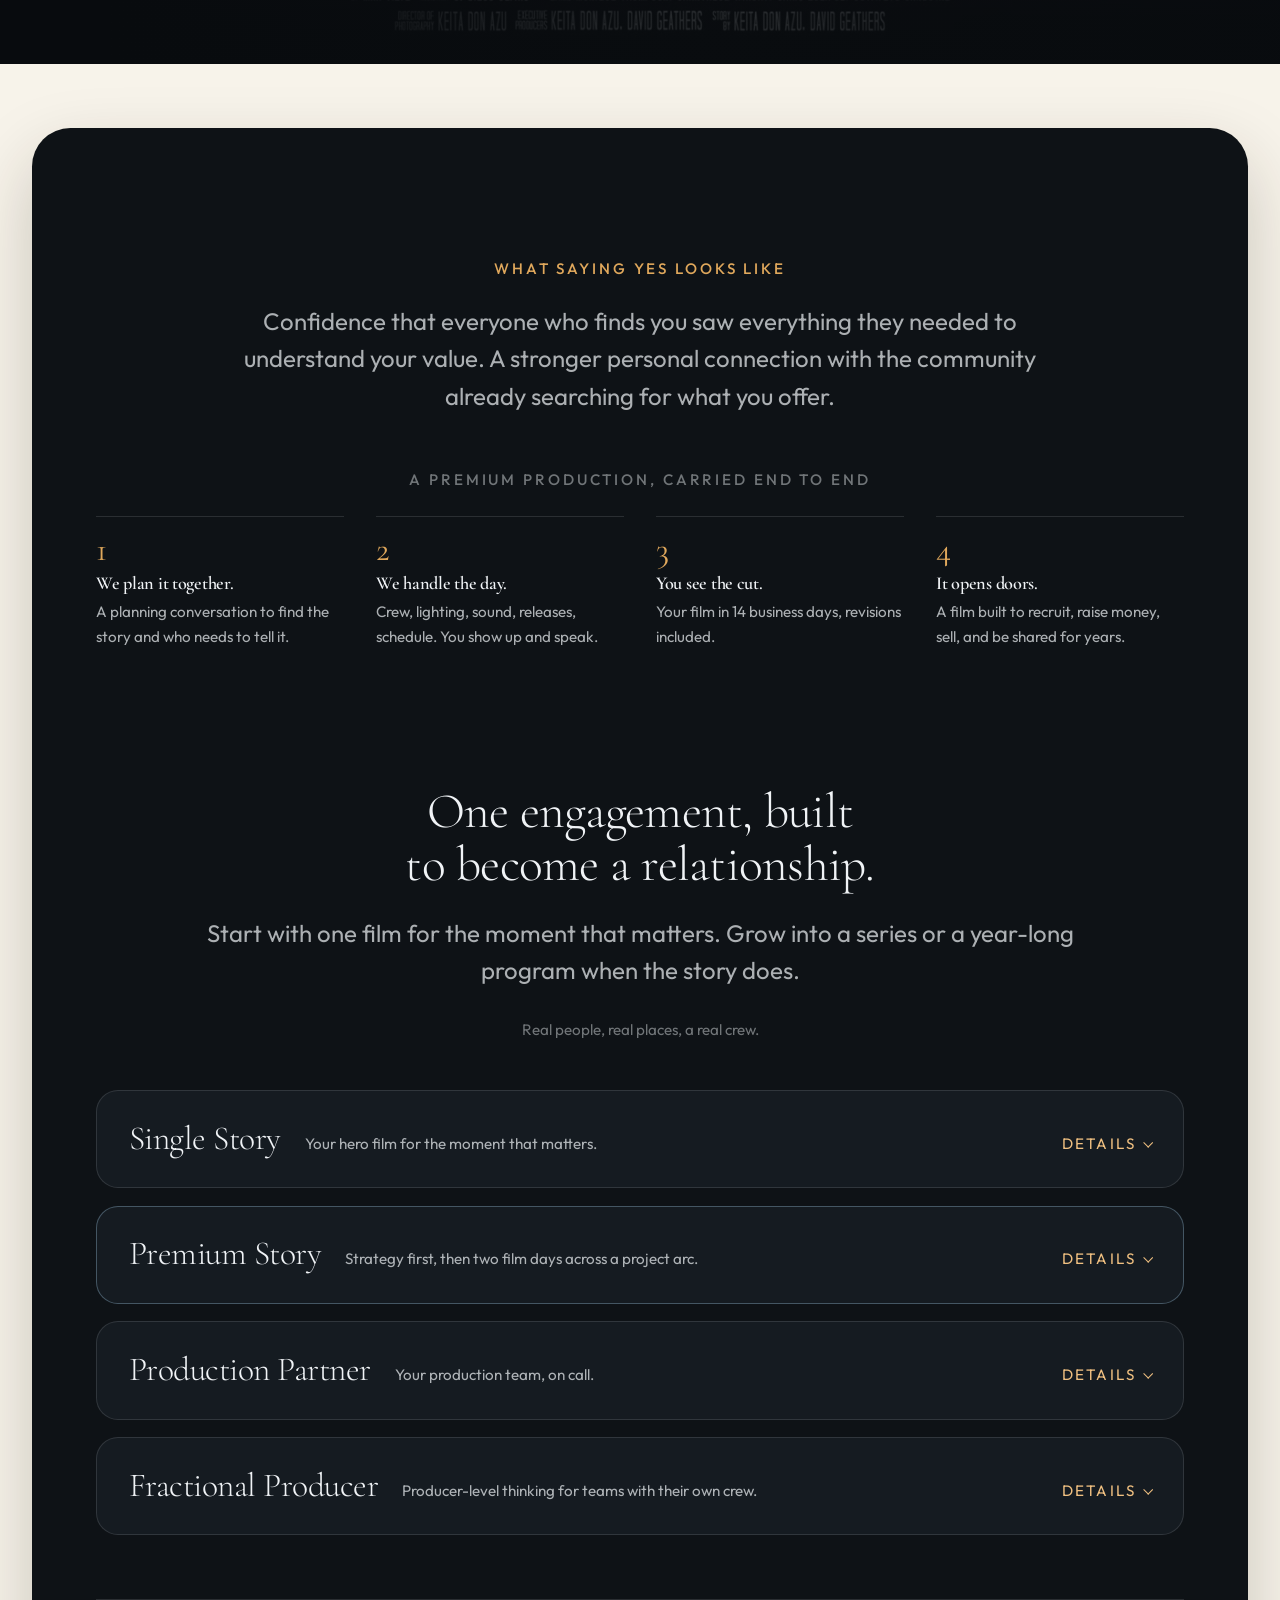
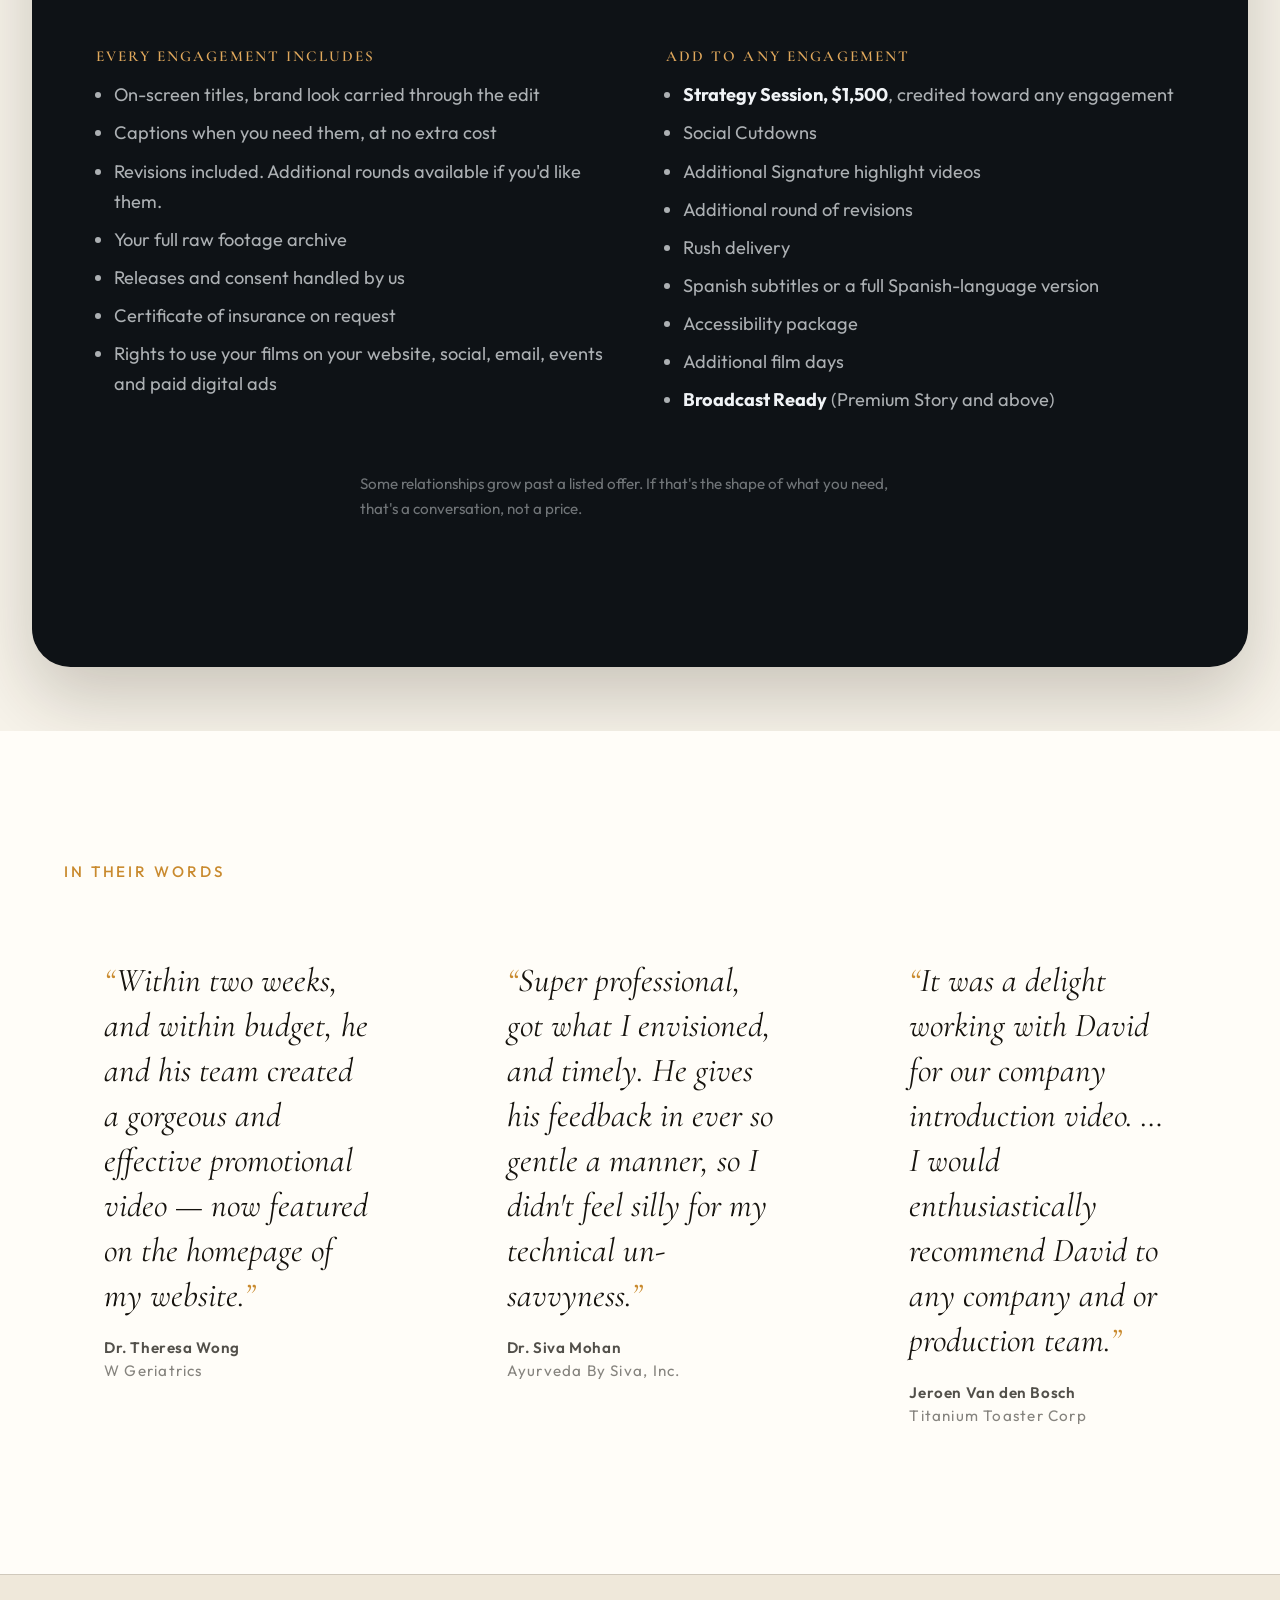
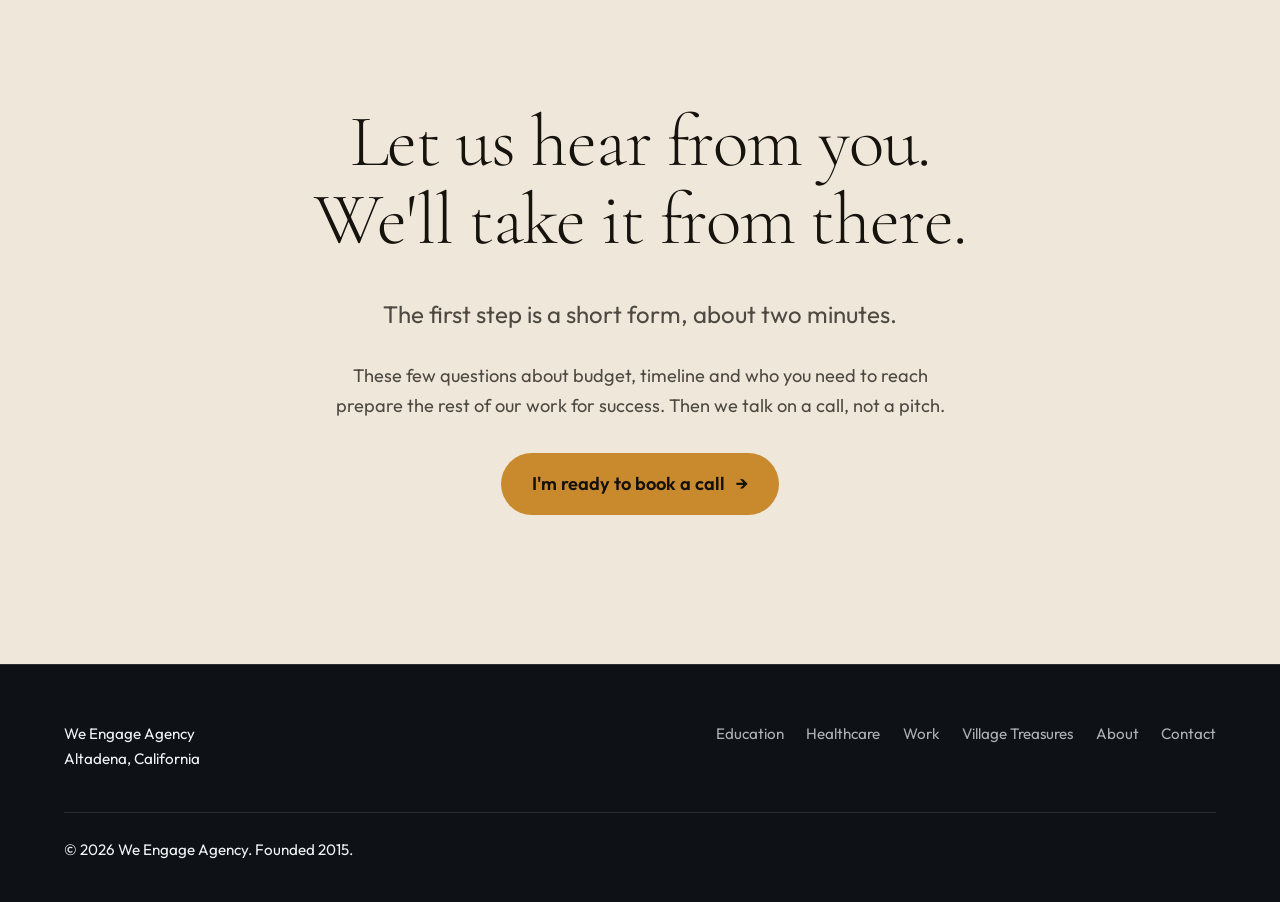
==== commit 29febf35: "Story Series is now Premium Story "Series" promised several films, and the card sells depth of produ" ====
--- a/index.html
+++ b/index.html
@@ -282,7 +282,7 @@
         </article>
         <article class="tier tier--series tier--lead reveal" data-tier data-open="false">
           <button class="tier__toggle" type="button" aria-expanded="false" aria-controls="tier-story-series">
-            <h3 class="tier__name">Story Series</h3>
+            <h3 class="tier__name">Premium Story</h3>
             <p class="tier__over">Strategy first, then two film days across a project arc.</p>
             <span class="tier__cue" aria-hidden="true">Details</span>
           </button>
@@ -382,7 +382,7 @@
             <li>Spanish subtitles or a full Spanish-language version</li>
             <li>Accessibility package</li>
             <li>Additional film days</li>
-            <li><b>Broadcast Ready</b> (Story Series and above)</li>
+            <li><b>Broadcast Ready</b> (Premium Story and above)</li>
           </ul>
         </div>
       </div>
--- a/css/site.css
+++ b/css/site.css
@@ -1294,11 +1294,10 @@
 .tier[data-open="true"] .tier__price,
 .tier[data-open="true"] .tier__cue { color: var(--tone); }
 
-@media (hover: hover) and (pointer: fine) {
-  .tier:hover::before, .tier:focus-within::before { transform: scaleY(1); }
-  .tier:hover .tier__price, .tier:focus-within .tier__price,
-  .tier:hover .tier__cue, .tier:focus-within .tier__cue { color: var(--tone); }
-}
+/* No :hover or :focus-within variants of the reveal. Opening is state, set in
+   js/site.js, so a card that is merely under the pointer on its way past does
+   not wipe a rule down its edge and then take it back. The border below is the
+   only thing hover touches. */
 @media (prefers-reduced-motion: reduce) {
   .tier::before { transition: none; }
 }
@@ -1325,9 +1324,6 @@
 .tier__wrap { display: grid; grid-template-rows: 0fr; transition: grid-template-rows 0.45s var(--ease); }
 .tier__body { overflow: hidden; }
 .tier[data-open="true"] .tier__wrap { grid-template-rows: 1fr; }
-@media (hover: hover) and (pointer: fine) {
-  .tier:hover .tier__wrap, .tier:focus-within .tier__wrap { grid-template-rows: 1fr; }
-}
 .tier__inner {
   padding: 0 clamp(1.25rem, 2.8vw, 2rem) clamp(1.4rem, 3vw, 2rem);
   border-top: 1px solid var(--hairline);
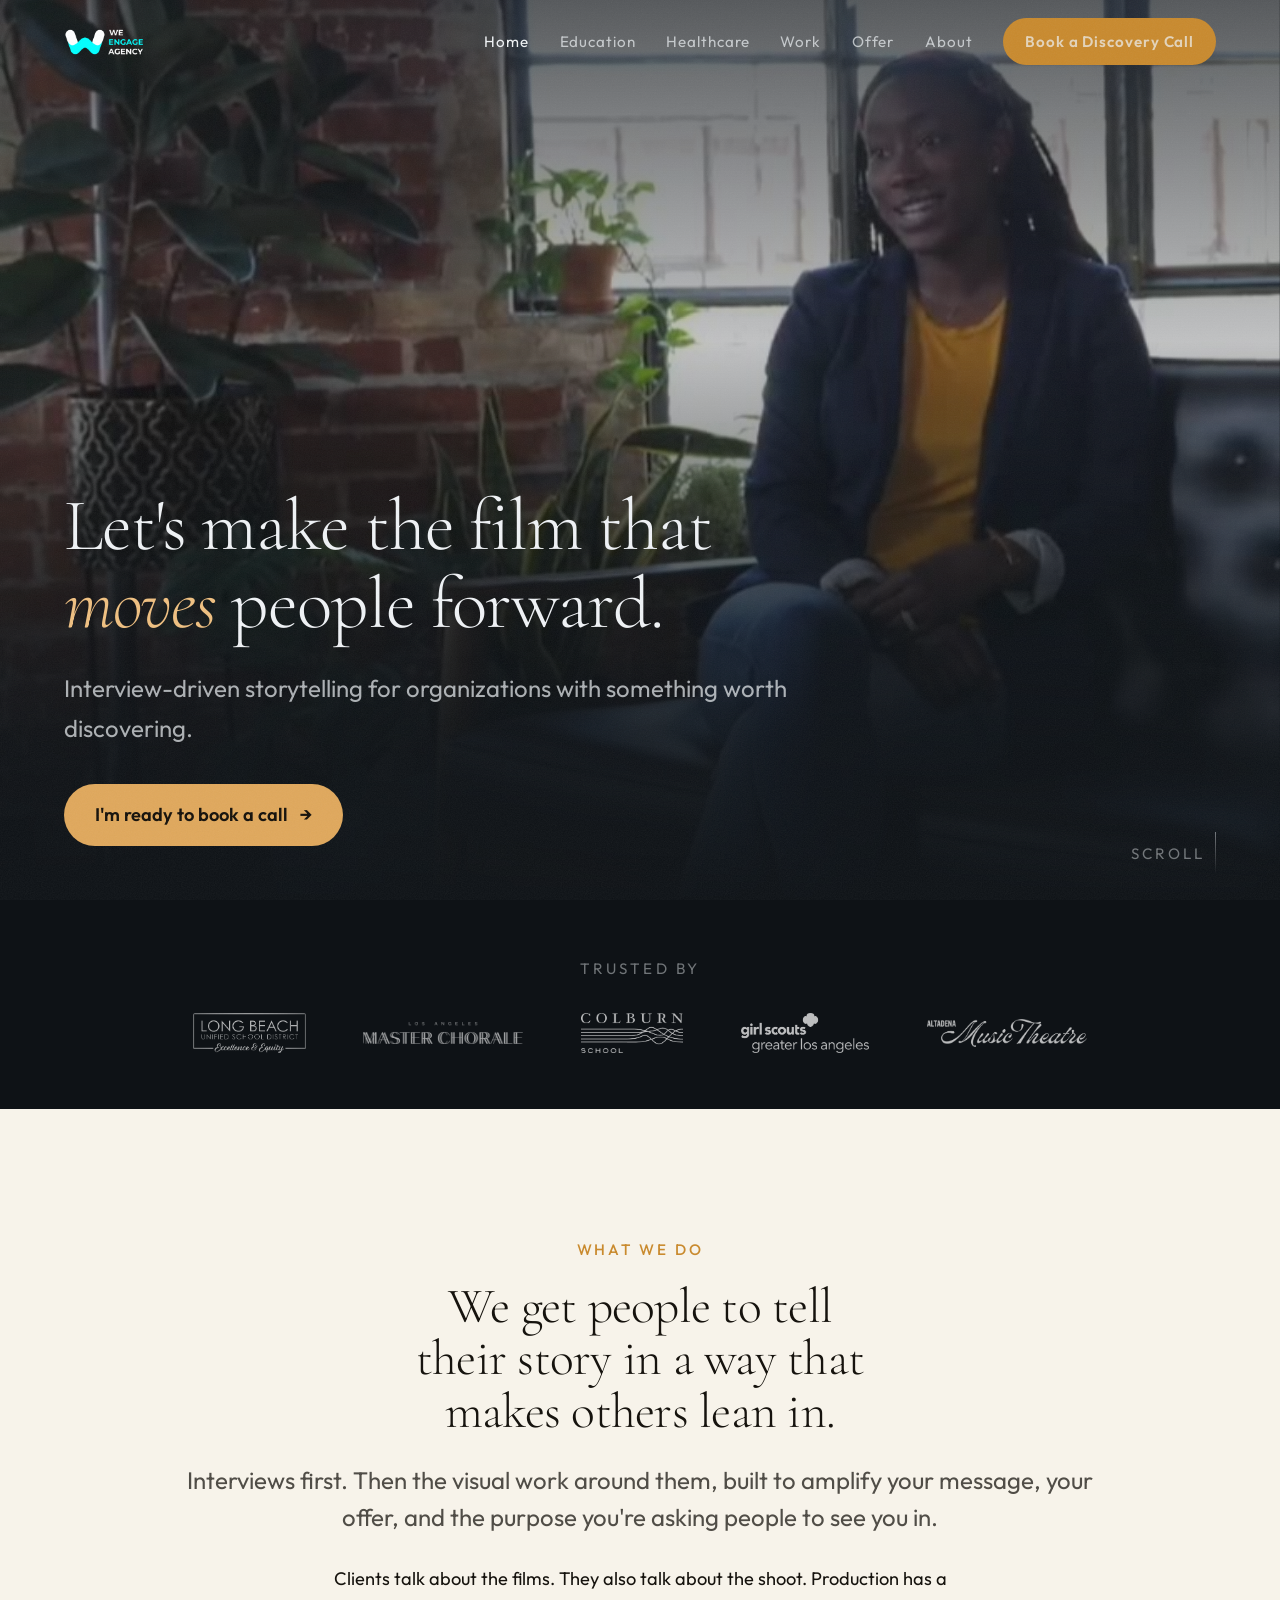
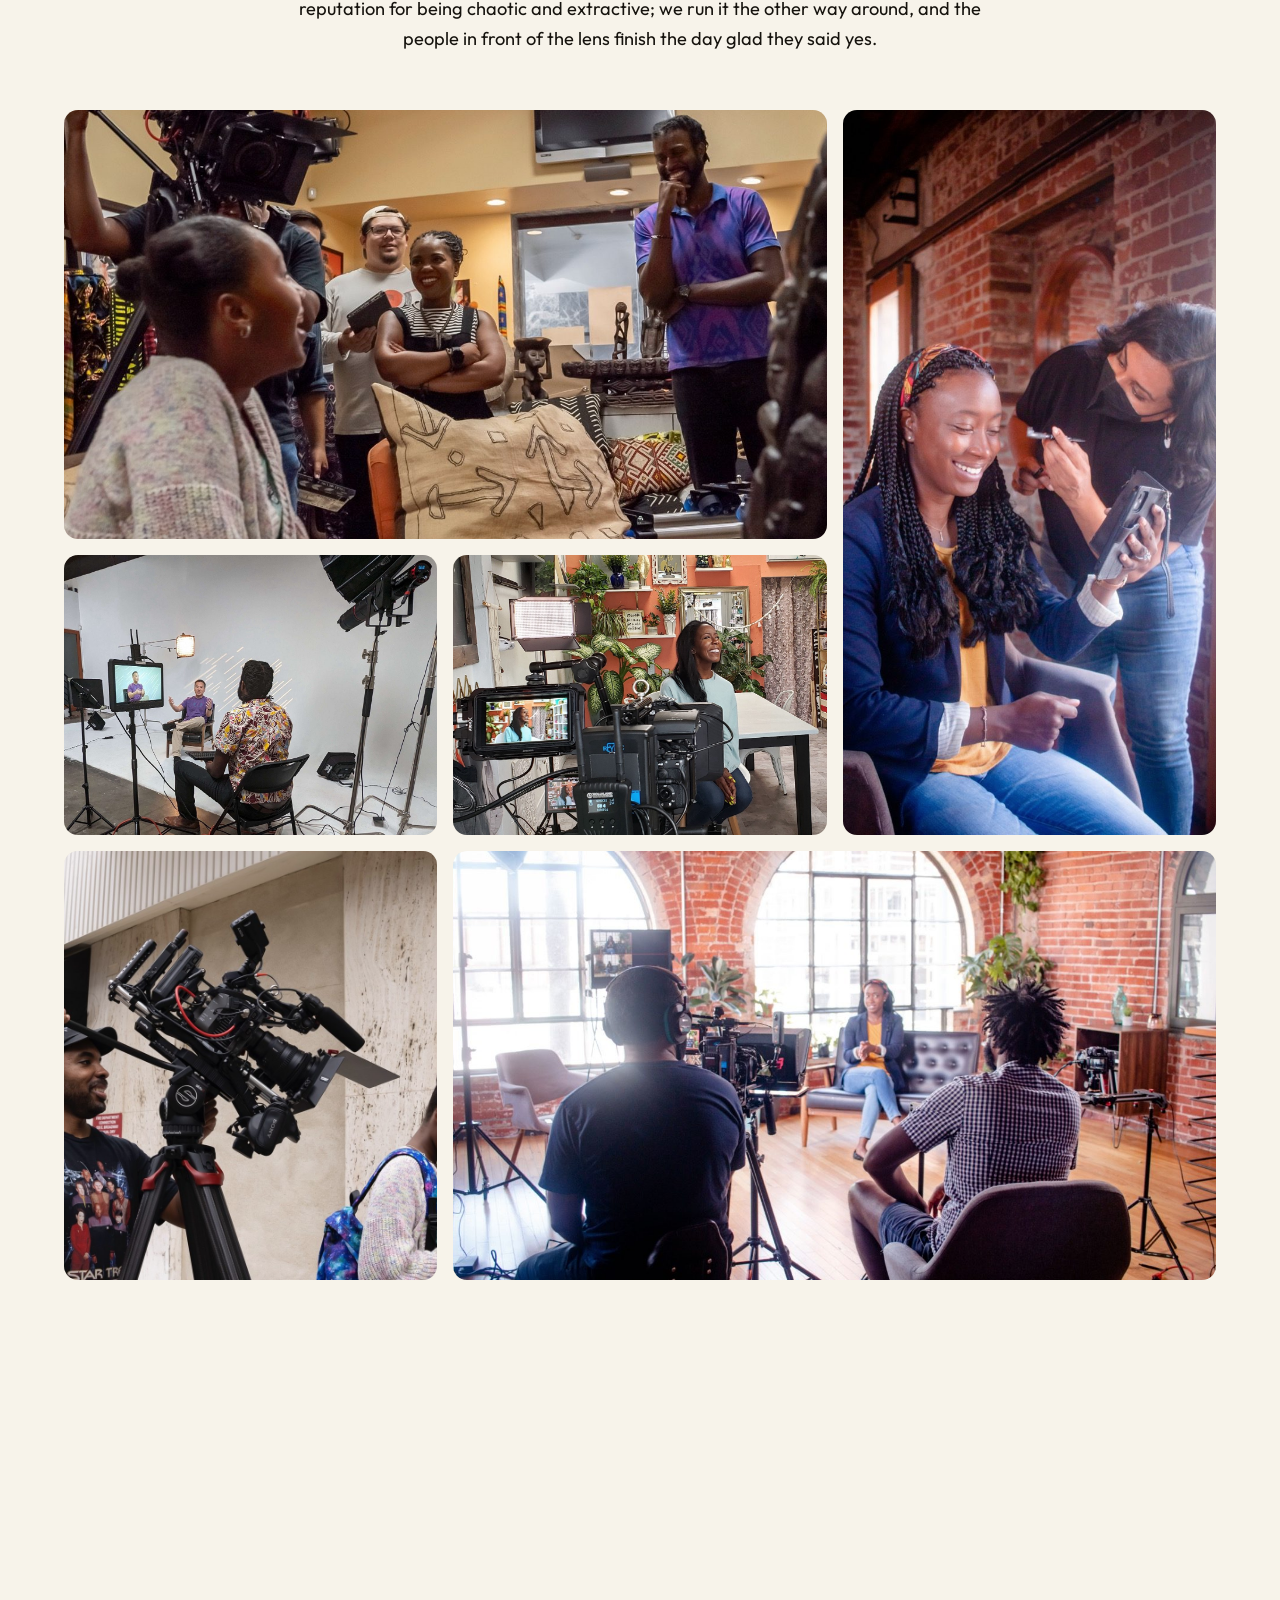
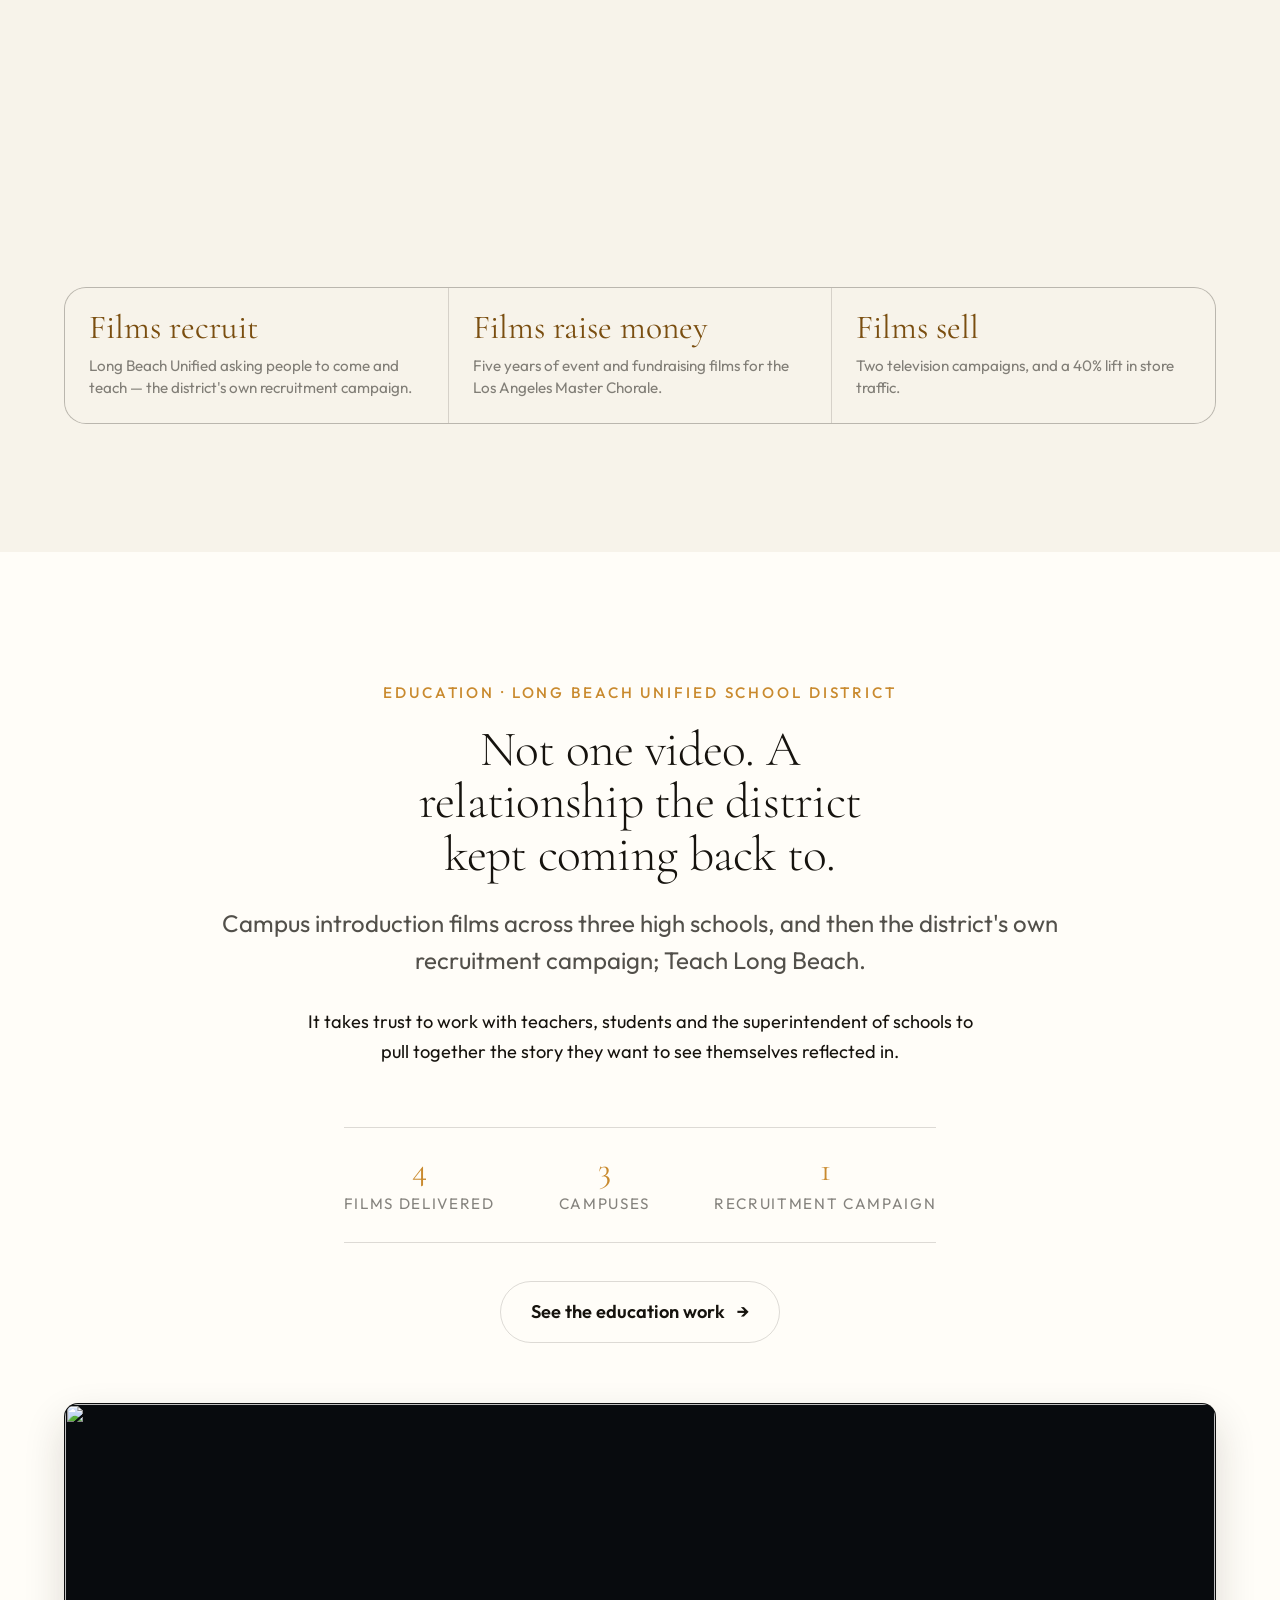
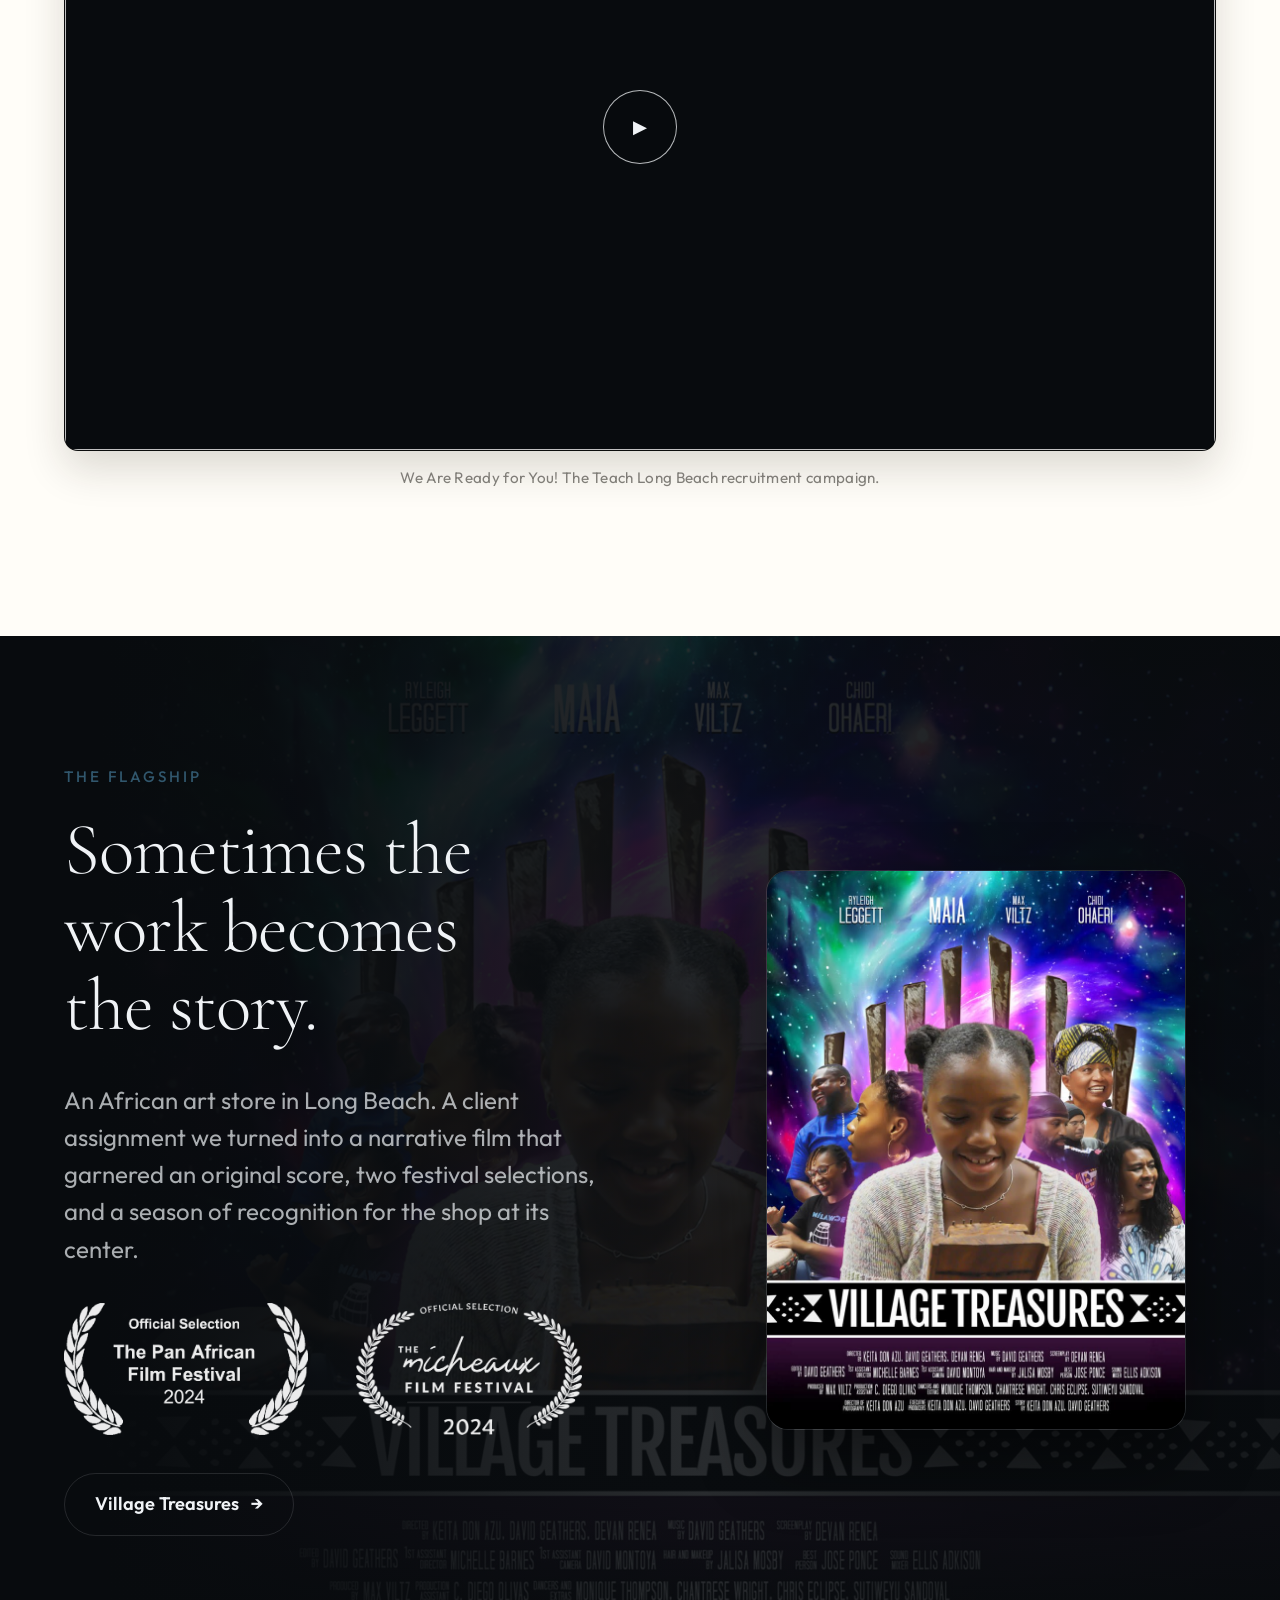
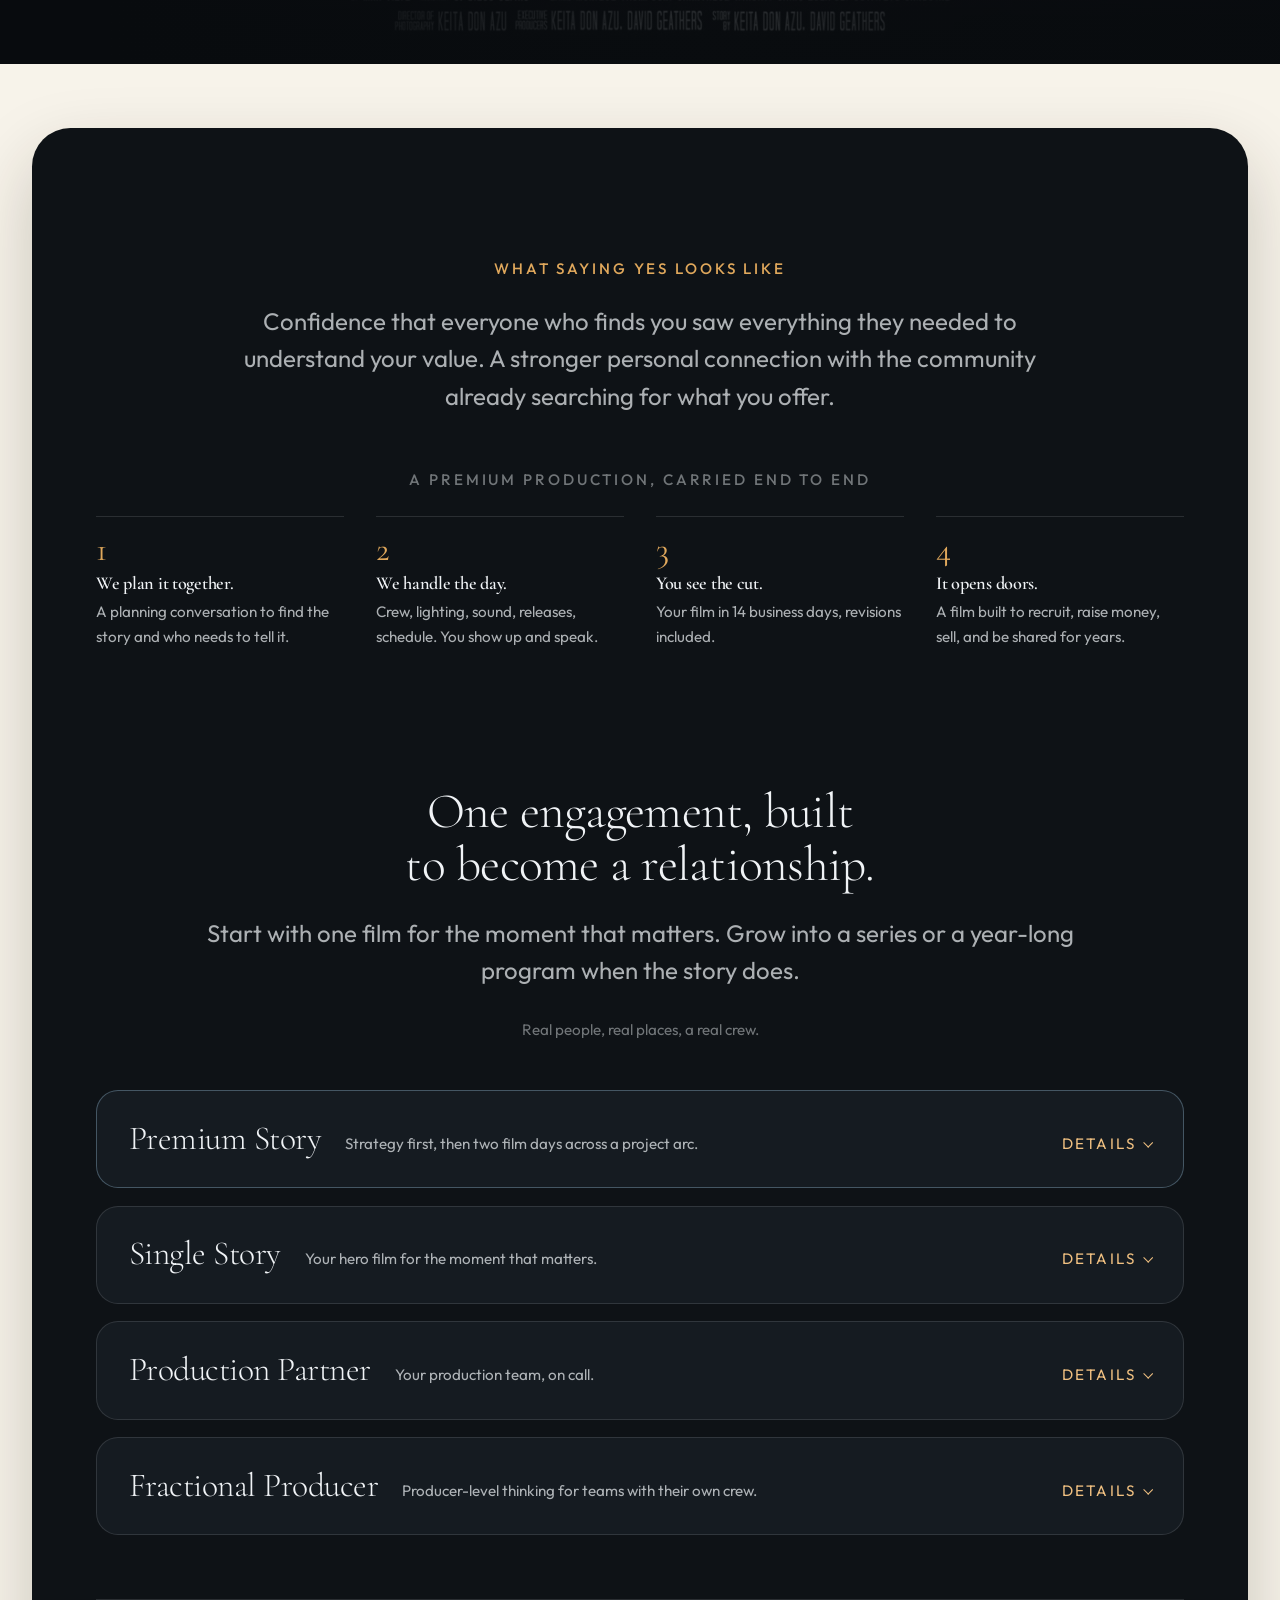
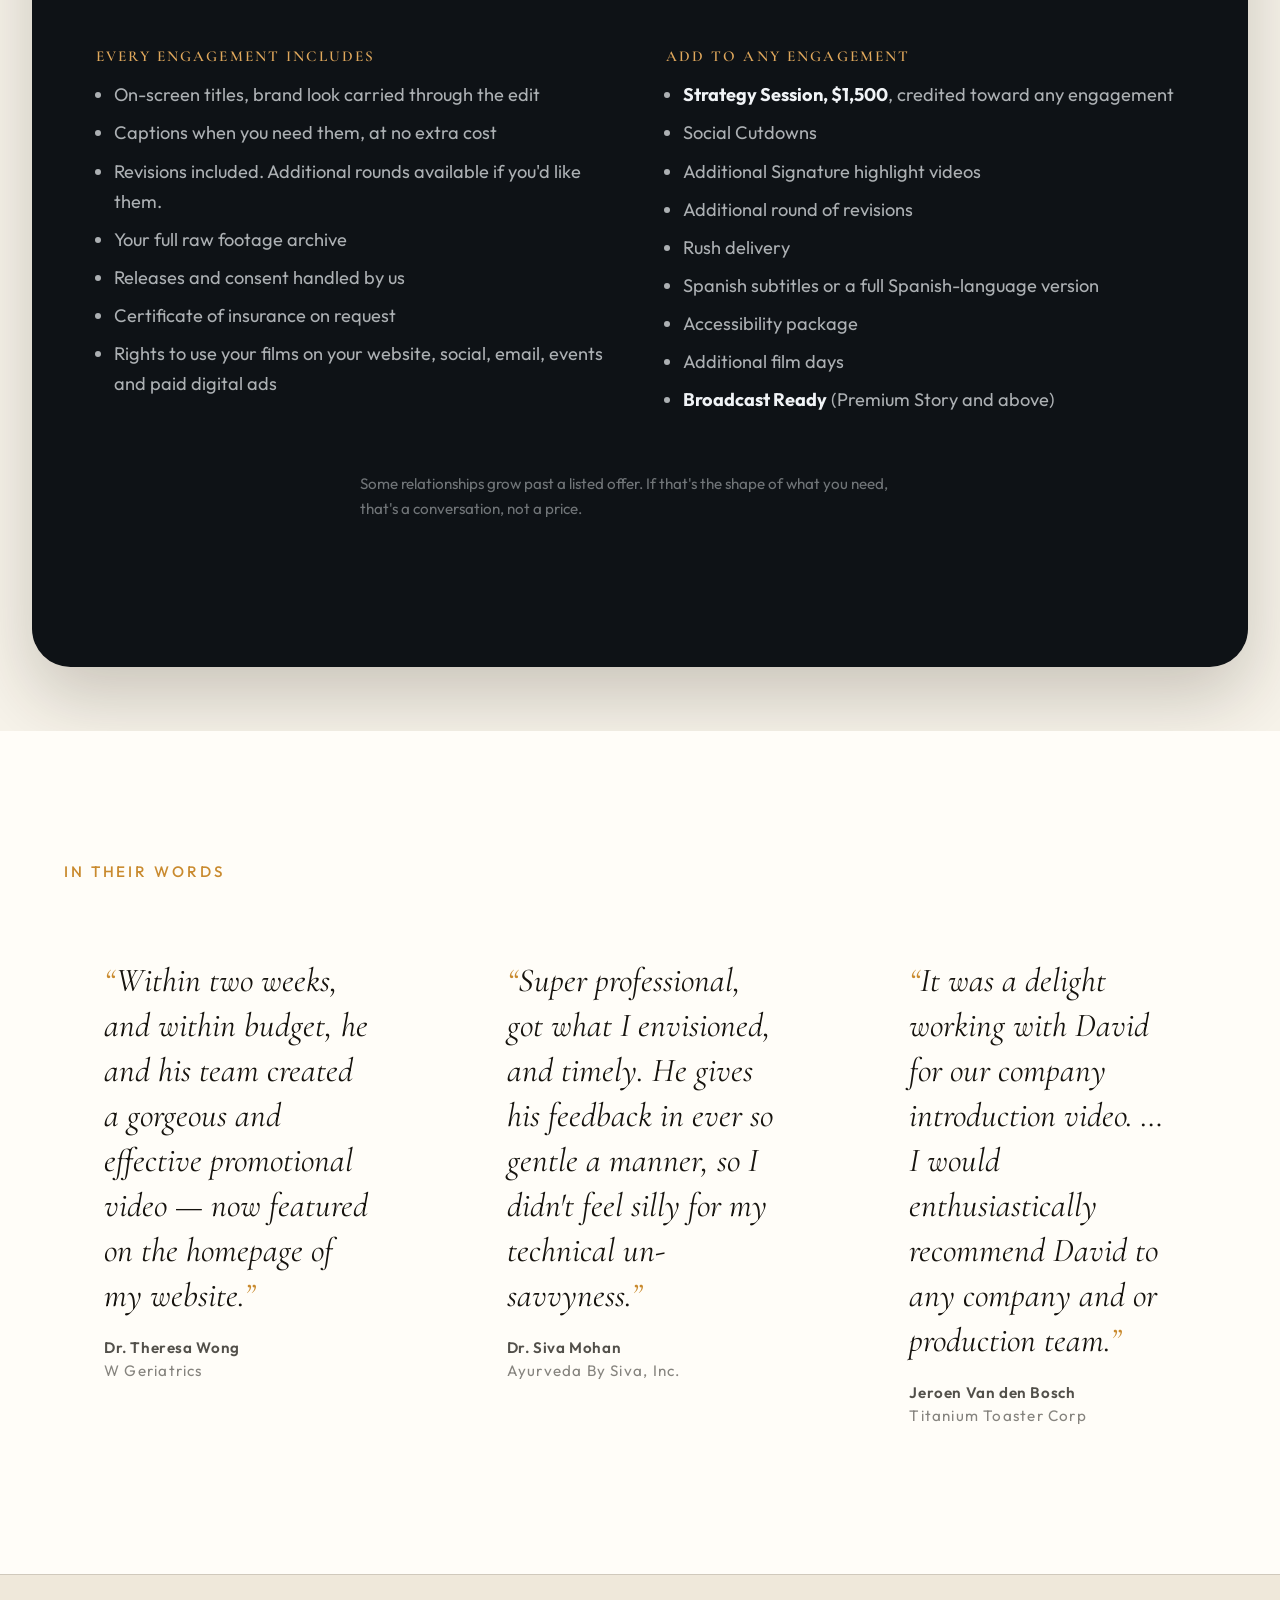
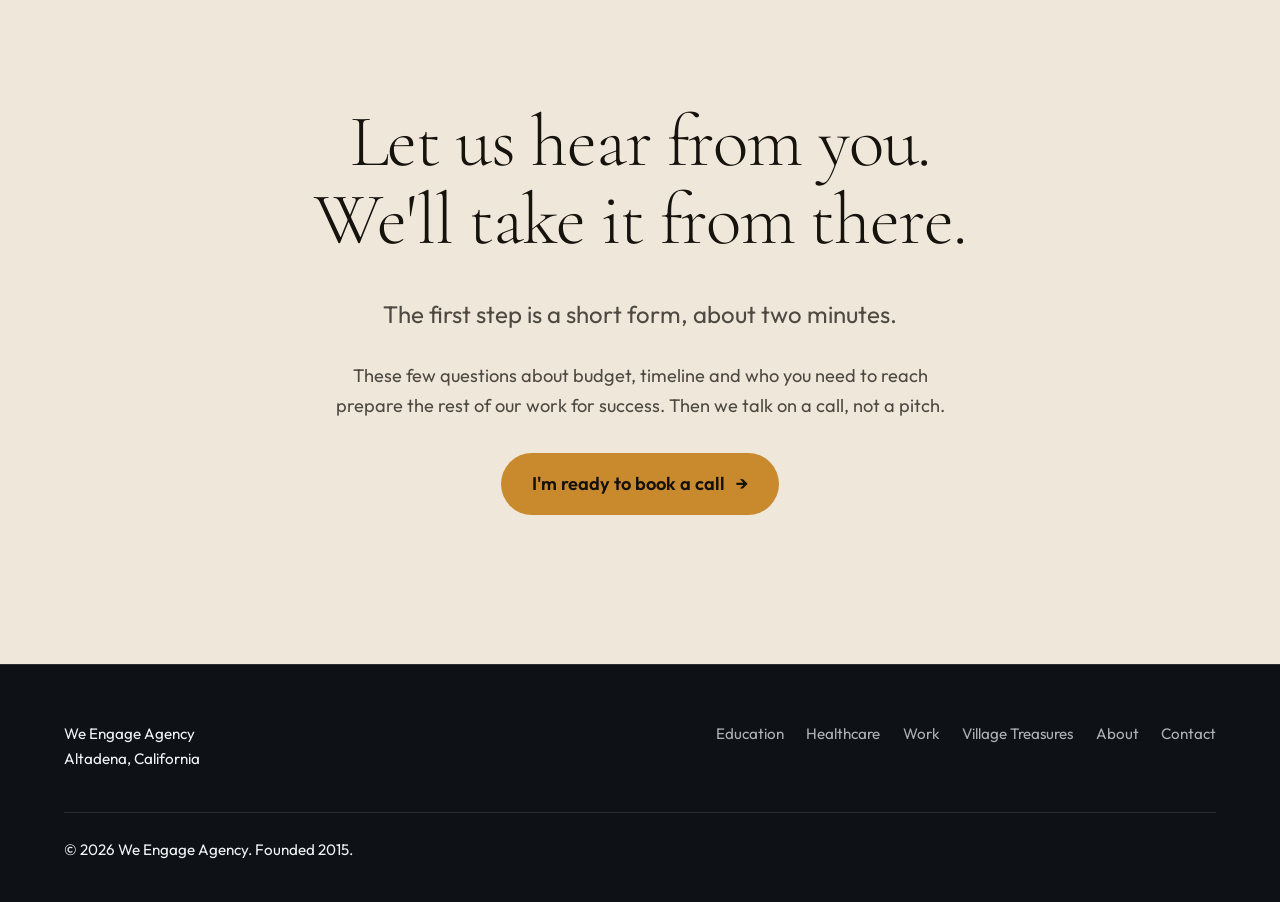
==== commit ce0deb46: "Premium Story leads the offer; W Geriatrics keeps two beats; a lighter Education line Offer order. P" ====
--- a/index.html
+++ b/index.html
@@ -252,6 +252,38 @@
       </div>
 
       <div class="tiers">
+        <!-- Premium Story leads on purpose. Seen first, the higher figure is the
+             reference the lower ones are read against, and the card that carries
+             the most explanation is the one a visitor meets before they have
+             decided how much to read. Order is mirrored in contact.html's select. -->
+        <article class="tier tier--series tier--lead reveal" data-tier data-open="false">
+          <button class="tier__toggle" type="button" aria-expanded="false" aria-controls="tier-story-series">
+            <h3 class="tier__name">Premium Story</h3>
+            <p class="tier__over">Strategy first, then two film days across a project arc.</p>
+            <span class="tier__cue" aria-hidden="true">Details</span>
+          </button>
+          <div class="tier__wrap"><div class="tier__body" id="tier-story-series">
+            <div class="tier__inner">
+              <span class="tier__price">Starting at $20,000</span>
+              <p class="tier__detail">When the story has more than one voice and more than one place to film. We start with strategy, talk to the people at the center of it, and build the story before we film it.</p>
+              <dl class="specs">
+                <div class="spec"><dt>Strategy</dt><dd>A strategy call, conversations with your key voices, and a narrative plan</dd></div>
+                <div class="spec"><dt>Film days</dt><dd>Two, across your project arc</dd></div>
+                <div class="spec"><dt>You receive</dt><dd>One hero film plus two Signature highlight videos from the same capture, and your full raw footage archive</dd></div>
+                <div class="spec"><dt>Delivery</dt><dd>14 business days after your final film day. Rush in 7.</dd></div>
+                <div class="spec"><dt>Revisions</dt><dd>Revisions included. Additional rounds available if you'd like them.</dd></div>
+                <div class="spec"><dt>Your time</dt><dd>The strategy call, scheduling your voices, two film days, virtual check-ins</dd></div>
+                <div class="spec"><dt>Where it runs</dt><dd>Web, social, email, events, paid digital. Broadcast Ready available for TV.</dd></div>
+              </dl>
+
+              <p class="tier__moves"><b>What moves the price:</b> Number of voices and locations, crew size, travel, rush delivery, Broadcast Ready.</p>
+              <p class="tier__proof"><a href="/work.html#magic-hair">Magic Hair: two television campaigns and a 40% lift in store traffic.</a></p>
+              <div class="tier__acts">
+                <a class="btn btn--primary tier__act" href="/contact.html?package=story-series">Book a call about this <span class="arr">&rarr;</span></a>
+              </div>
+            </div>
+          </div></div>
+        </article>
         <article class="tier tier--single reveal" data-tier data-open="false">
           <button class="tier__toggle" type="button" aria-expanded="false" aria-controls="tier-single-story">
             <h3 class="tier__name">Single Story</h3>
@@ -276,34 +308,6 @@
               <figure class="tier__proof"><blockquote>Within two weeks, and within budget, he and his team created a gorgeous and effective promotional video.</blockquote><cite><b>Dr. Theresa Wong</b>W Geriatrics</cite></figure>
               <div class="tier__acts">
                 <a class="btn btn--primary tier__act" href="/contact.html?package=single-story">Book a call about this <span class="arr">&rarr;</span></a>
-              </div>
-            </div>
-          </div></div>
-        </article>
-        <article class="tier tier--series tier--lead reveal" data-tier data-open="false">
-          <button class="tier__toggle" type="button" aria-expanded="false" aria-controls="tier-story-series">
-            <h3 class="tier__name">Premium Story</h3>
-            <p class="tier__over">Strategy first, then two film days across a project arc.</p>
-            <span class="tier__cue" aria-hidden="true">Details</span>
-          </button>
-          <div class="tier__wrap"><div class="tier__body" id="tier-story-series">
-            <div class="tier__inner">
-              <span class="tier__price">Starting at $20,000</span>
-              <p class="tier__detail">When the story has more than one voice and more than one place to film. We start with strategy, talk to the people at the center of it, and build the story before we film it.</p>
-              <dl class="specs">
-                <div class="spec"><dt>Strategy</dt><dd>A strategy call, conversations with your key voices, and a narrative plan</dd></div>
-                <div class="spec"><dt>Film days</dt><dd>Two, across your project arc</dd></div>
-                <div class="spec"><dt>You receive</dt><dd>One hero film plus two Signature highlight videos from the same capture, and your full raw footage archive</dd></div>
-                <div class="spec"><dt>Delivery</dt><dd>14 business days after your final film day. Rush in 7.</dd></div>
-                <div class="spec"><dt>Revisions</dt><dd>Revisions included. Additional rounds available if you'd like them.</dd></div>
-                <div class="spec"><dt>Your time</dt><dd>The strategy call, scheduling your voices, two film days, virtual check-ins</dd></div>
-                <div class="spec"><dt>Where it runs</dt><dd>Web, social, email, events, paid digital. Broadcast Ready available for TV.</dd></div>
-              </dl>
-
-              <p class="tier__moves"><b>What moves the price:</b> Number of voices and locations, crew size, travel, rush delivery, Broadcast Ready.</p>
-              <p class="tier__proof"><a href="/work.html#magic-hair">Magic Hair: two television campaigns and a 40% lift in store traffic.</a></p>
-              <div class="tier__acts">
-                <a class="btn btn--primary tier__act" href="/contact.html?package=story-series">Book a call about this <span class="arr">&rarr;</span></a>
               </div>
             </div>
           </div></div>
--- a/css/site.css
+++ b/css/site.css
@@ -937,6 +937,19 @@
    the row; the label beneath still carries the meaning. */
 .stat__num--word { font-size: var(--step-1); letter-spacing: 0.01em; }
 
+/* Two stats, not three. The base grid is built for three, so a pair sat in the
+   corner of the row with a phantom third column beside it and read as a row
+   that lost something. A pair gets the width instead: two equal halves, a
+   hairline between them, and numerals a step larger, so it reads as a choice. */
+.stats--pair { grid-template-columns: repeat(2, 1fr); gap: 0; }
+.stats--pair .stat { padding-right: clamp(1rem, 2.4vw, 1.75rem); }
+.stats--pair .stat + .stat { padding-right: 0; padding-left: clamp(1.25rem, 3vw, 2.25rem); border-left: 1px solid var(--hairline); }
+.stats--pair .stat__num { font-size: var(--step-3); }
+/* The word stat is a step smaller, so it is pushed down by exactly the
+   difference, which puts both labels on one line at every width. */
+.stats--pair .stat__num--word { font-size: var(--step-2); padding-top: calc(var(--step-3) - var(--step-2)); }
+.stats--pair .stat__label { max-width: none; }
+
 /* =========================================================================
    Production mosaic
    An asymmetric tile grid for stills of mixed aspect ratio. Each tile is
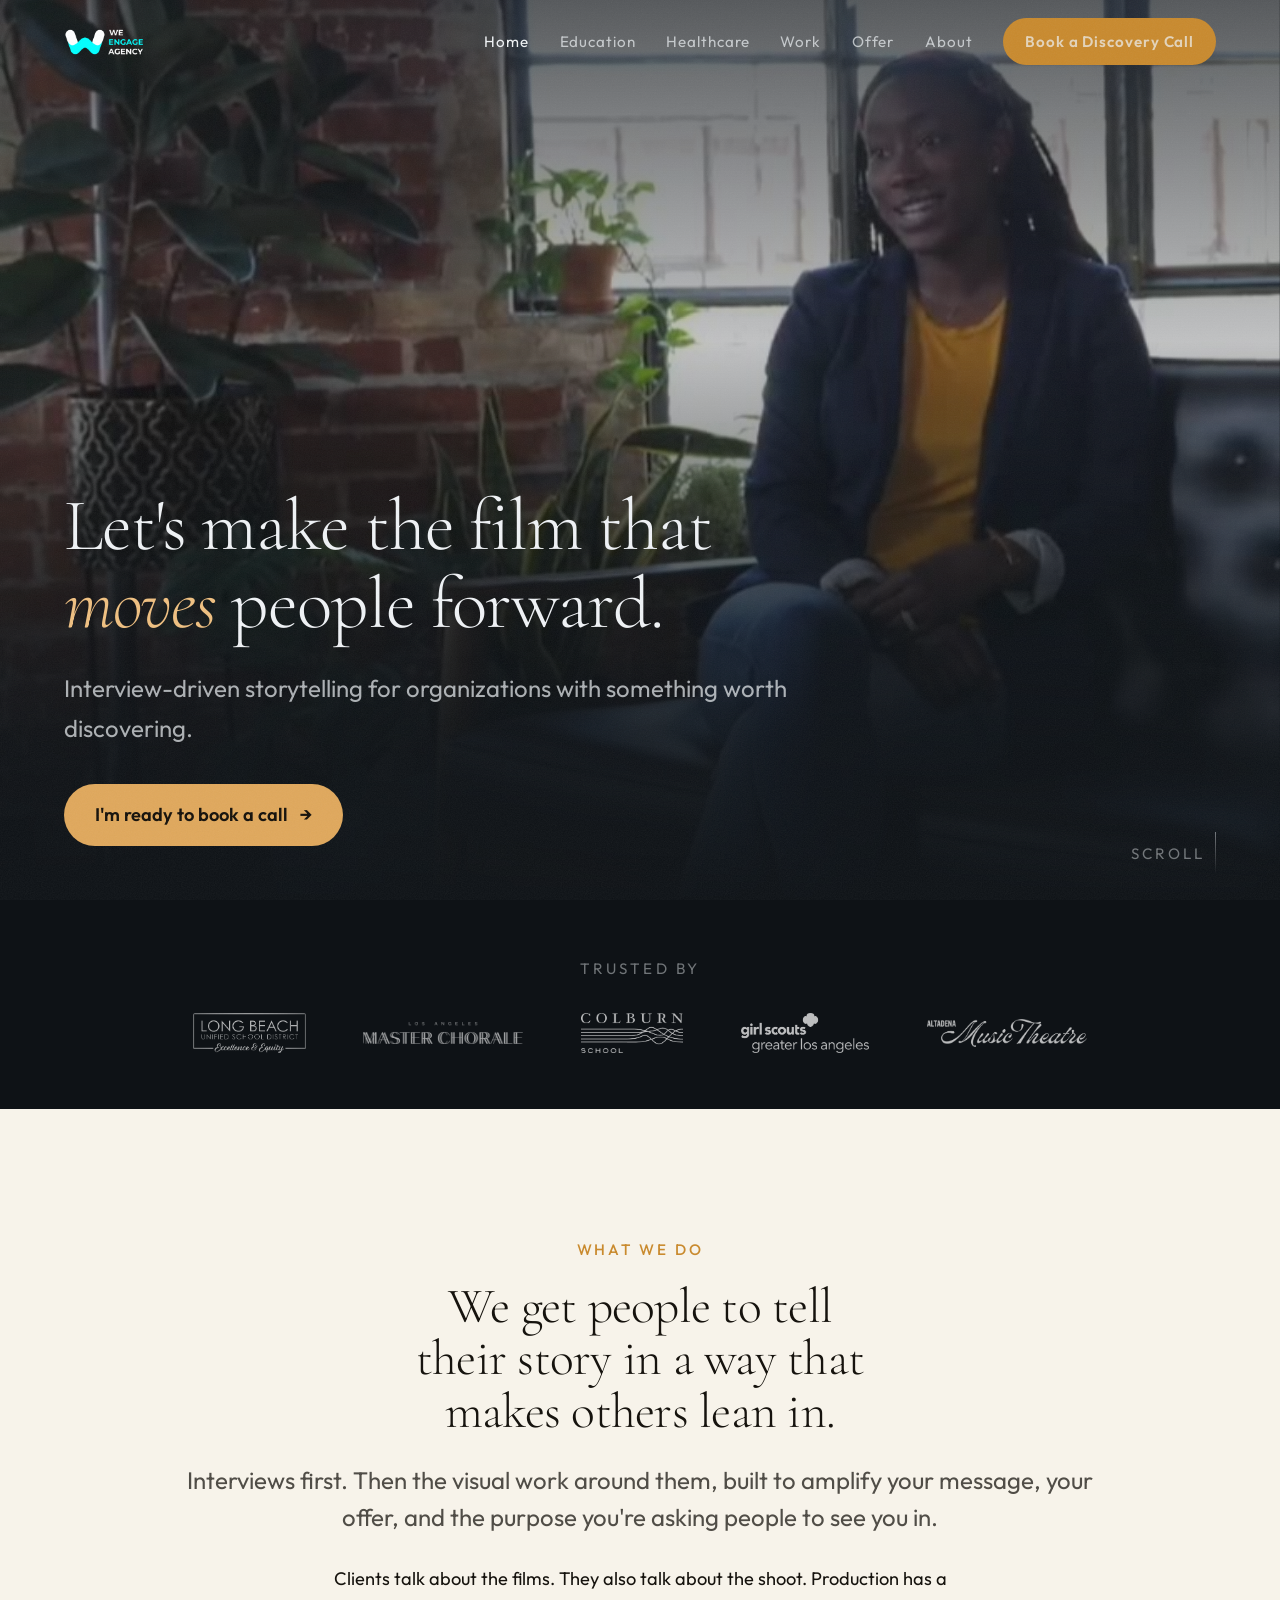
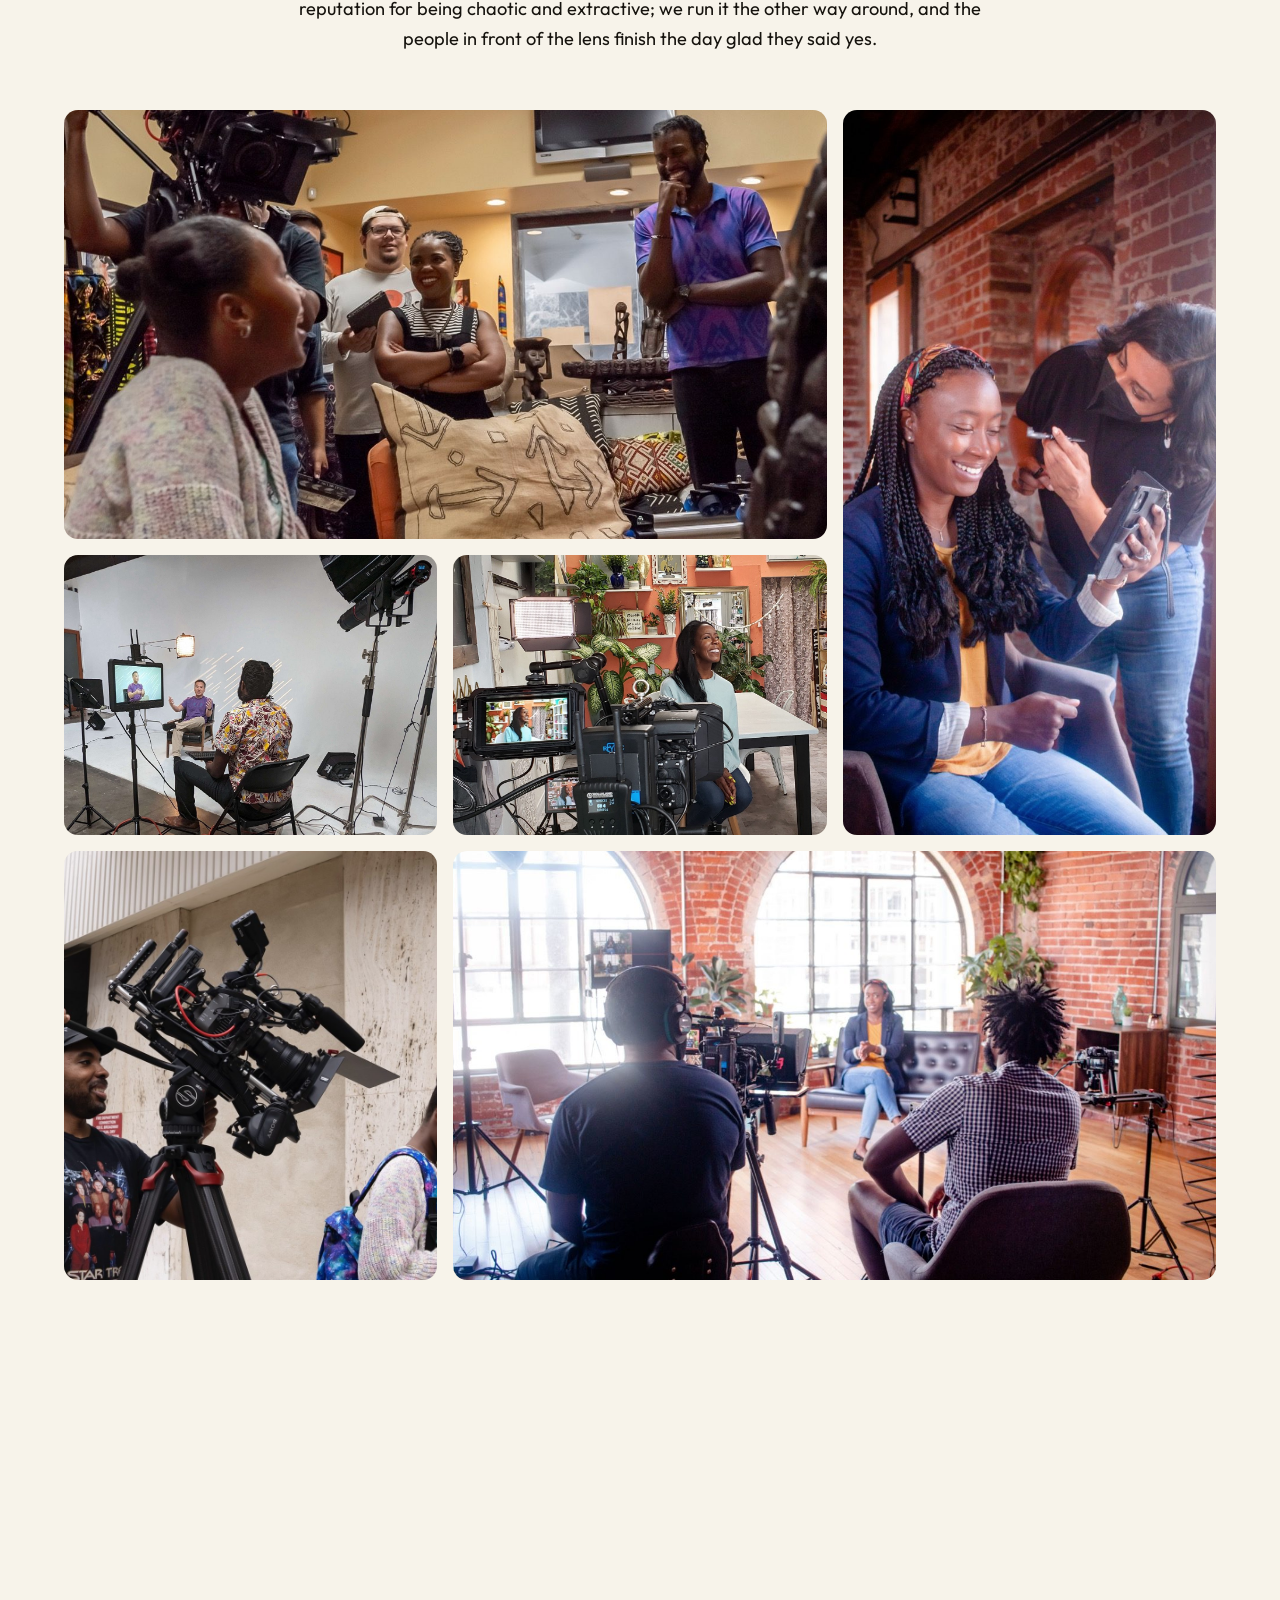
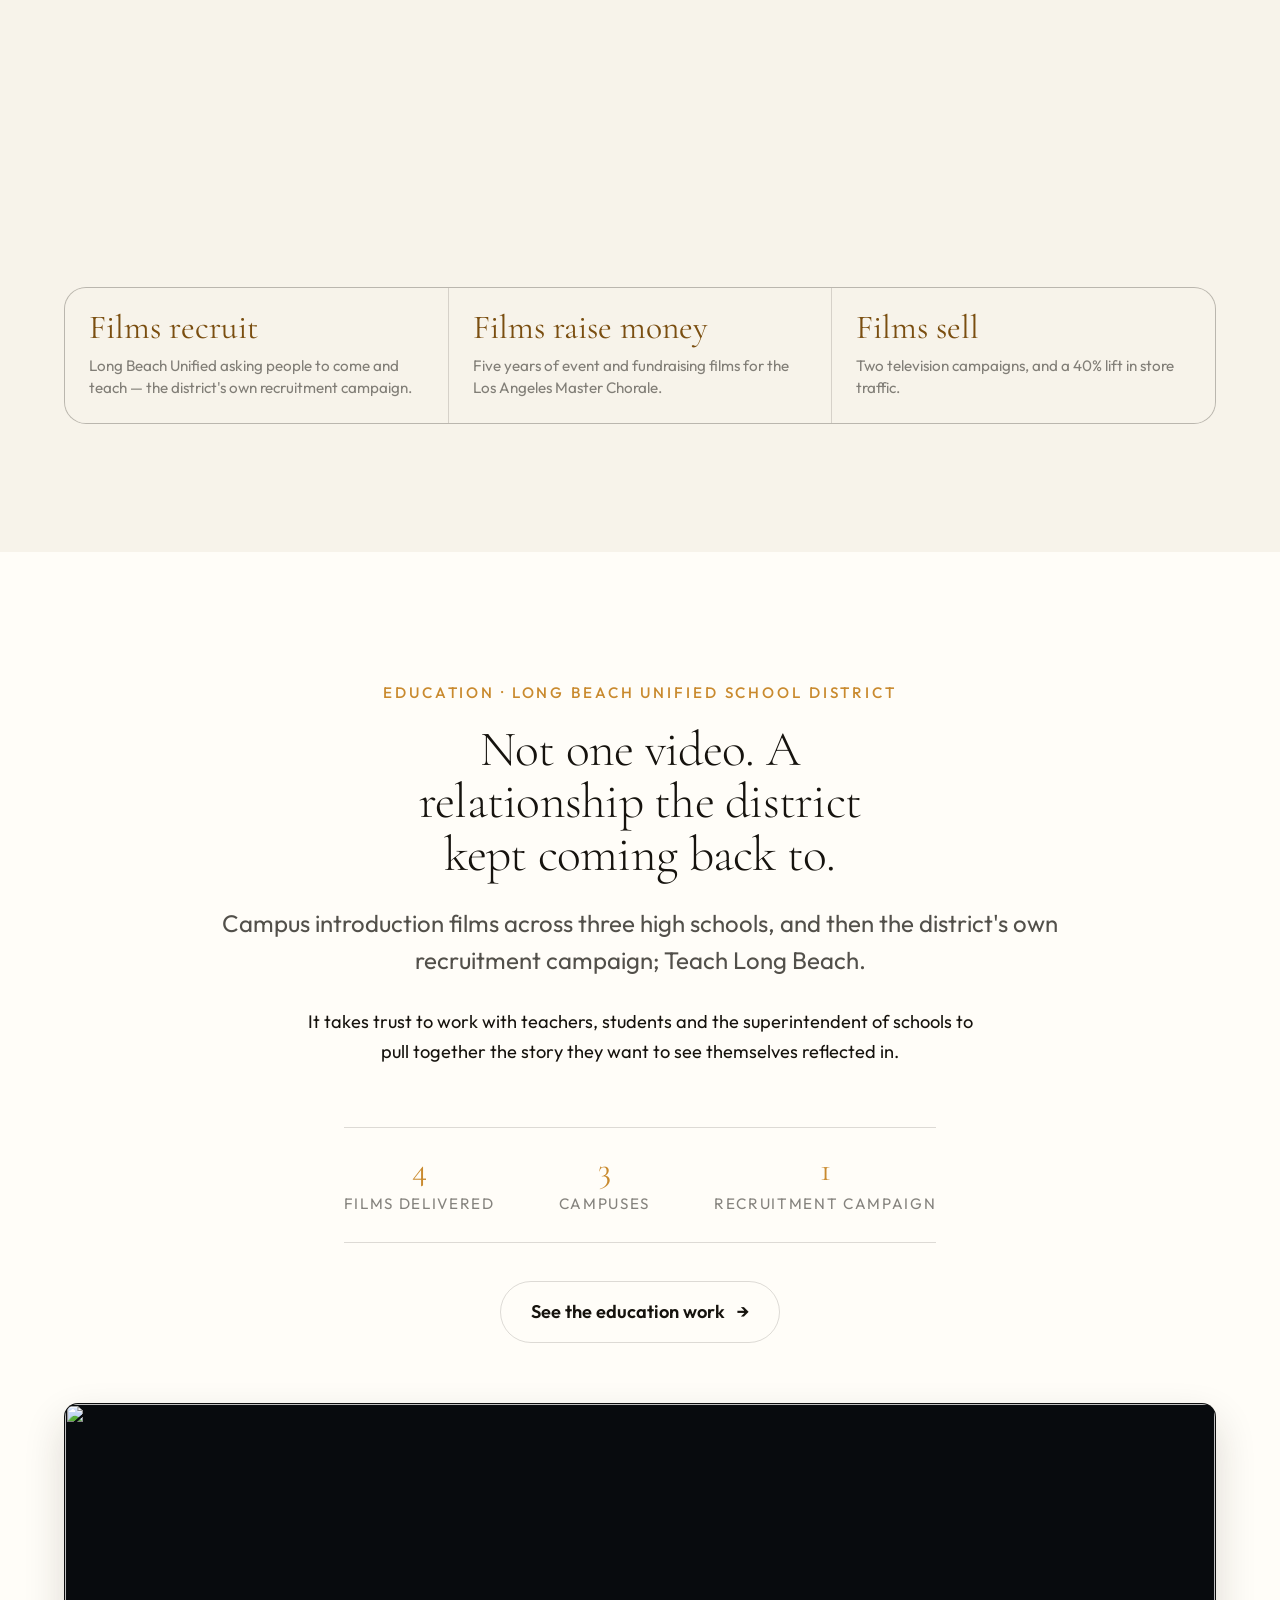
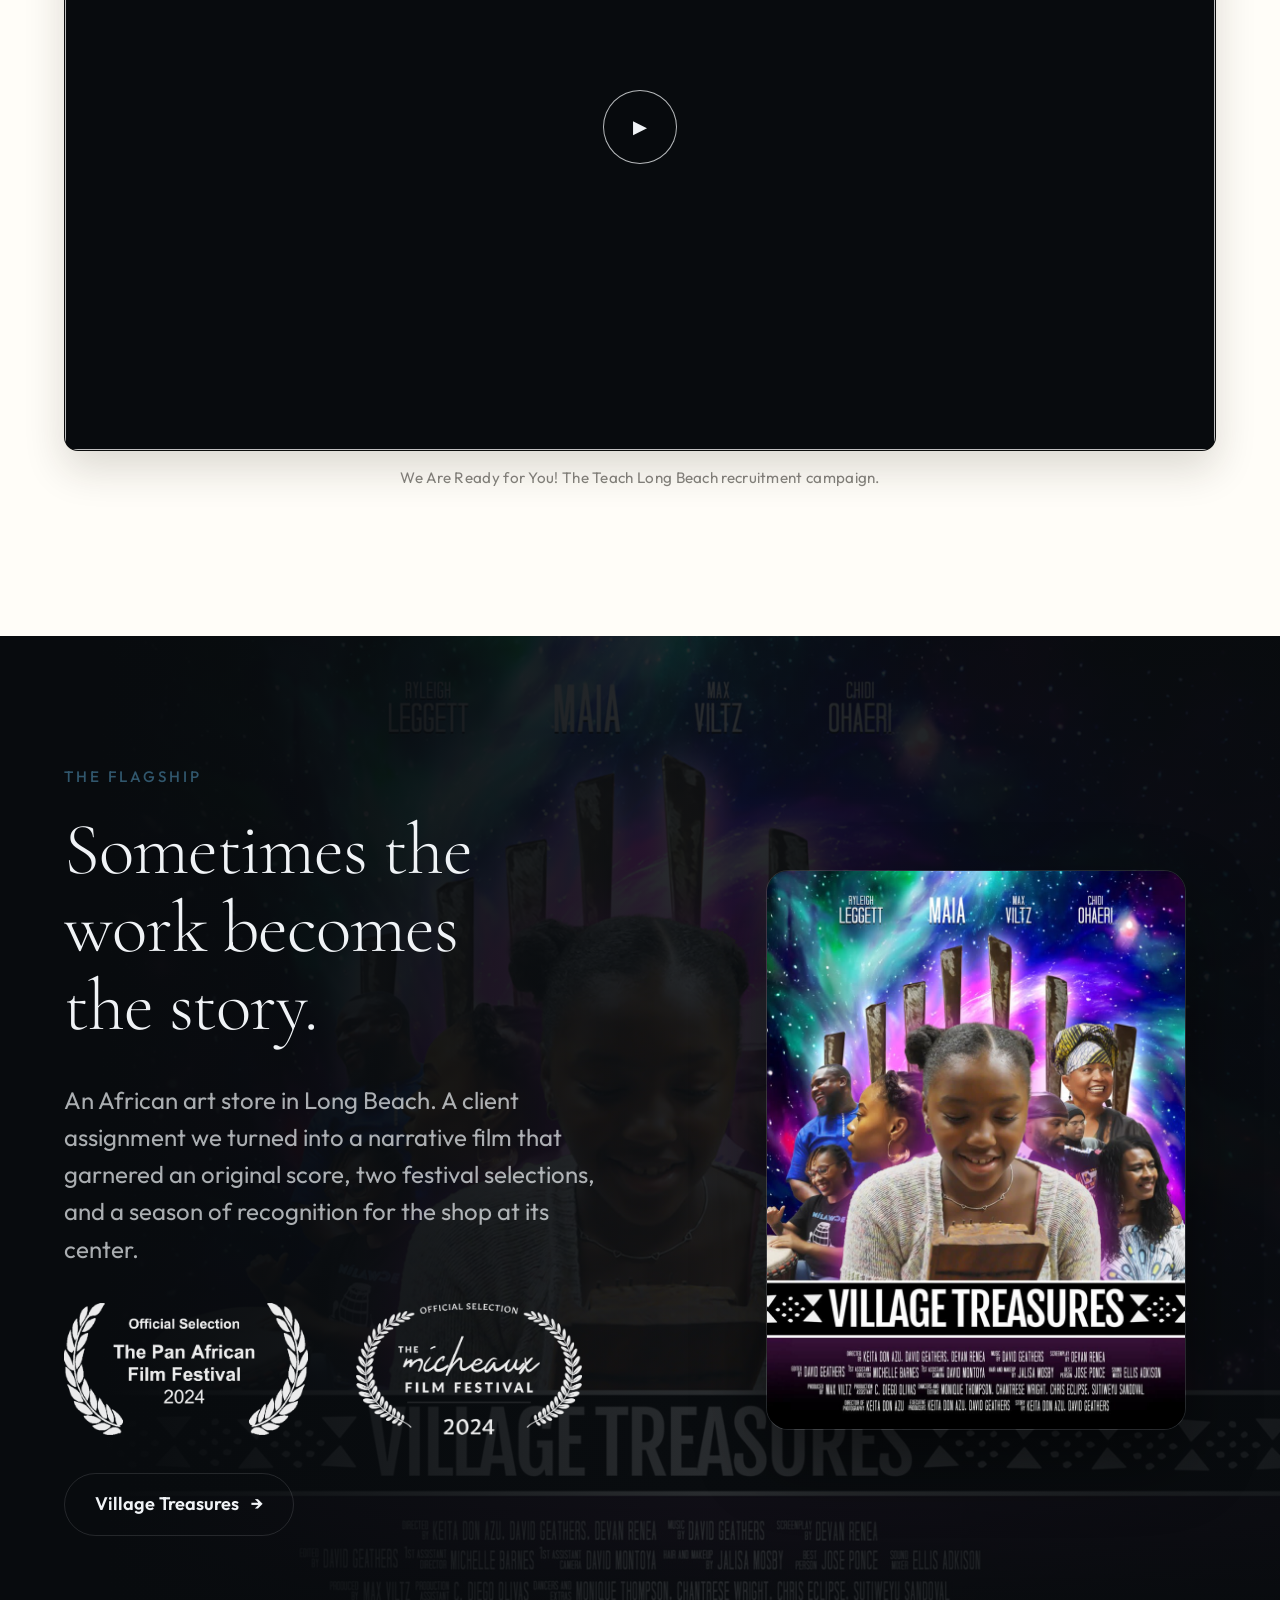
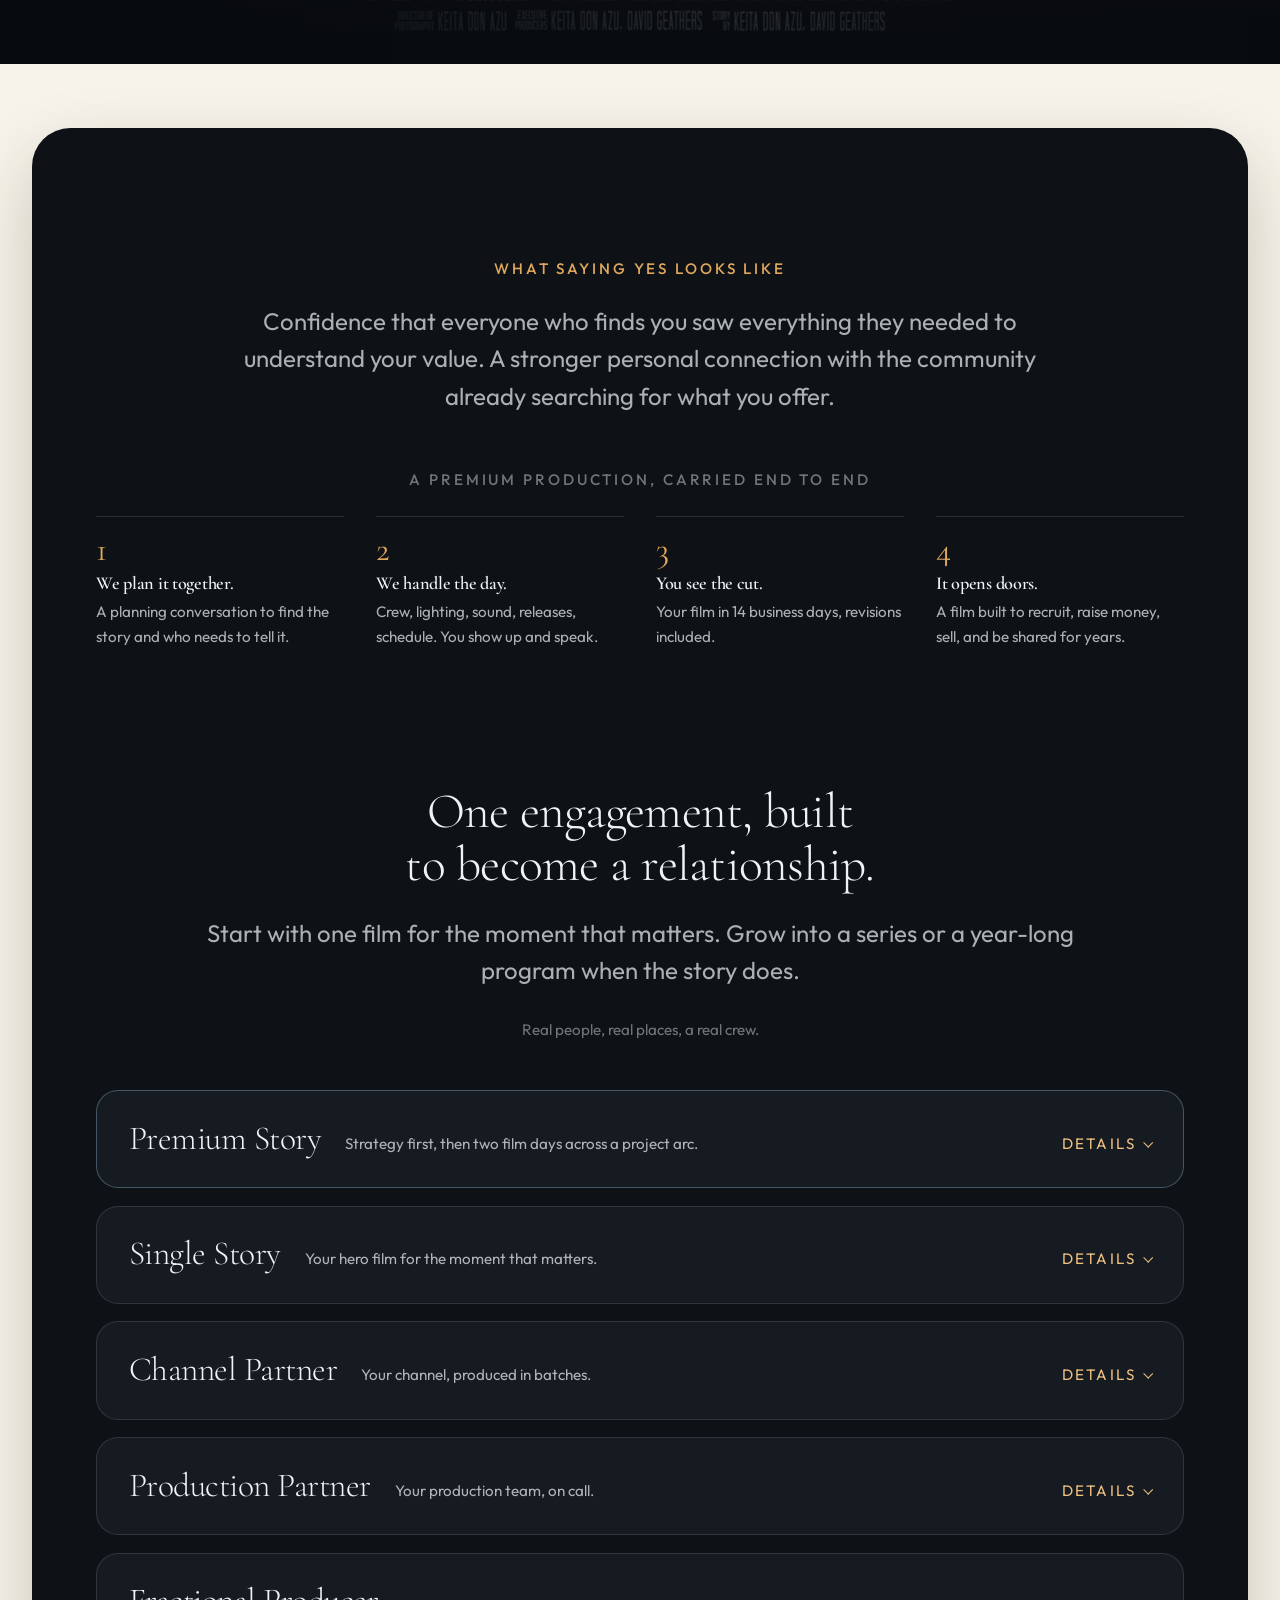
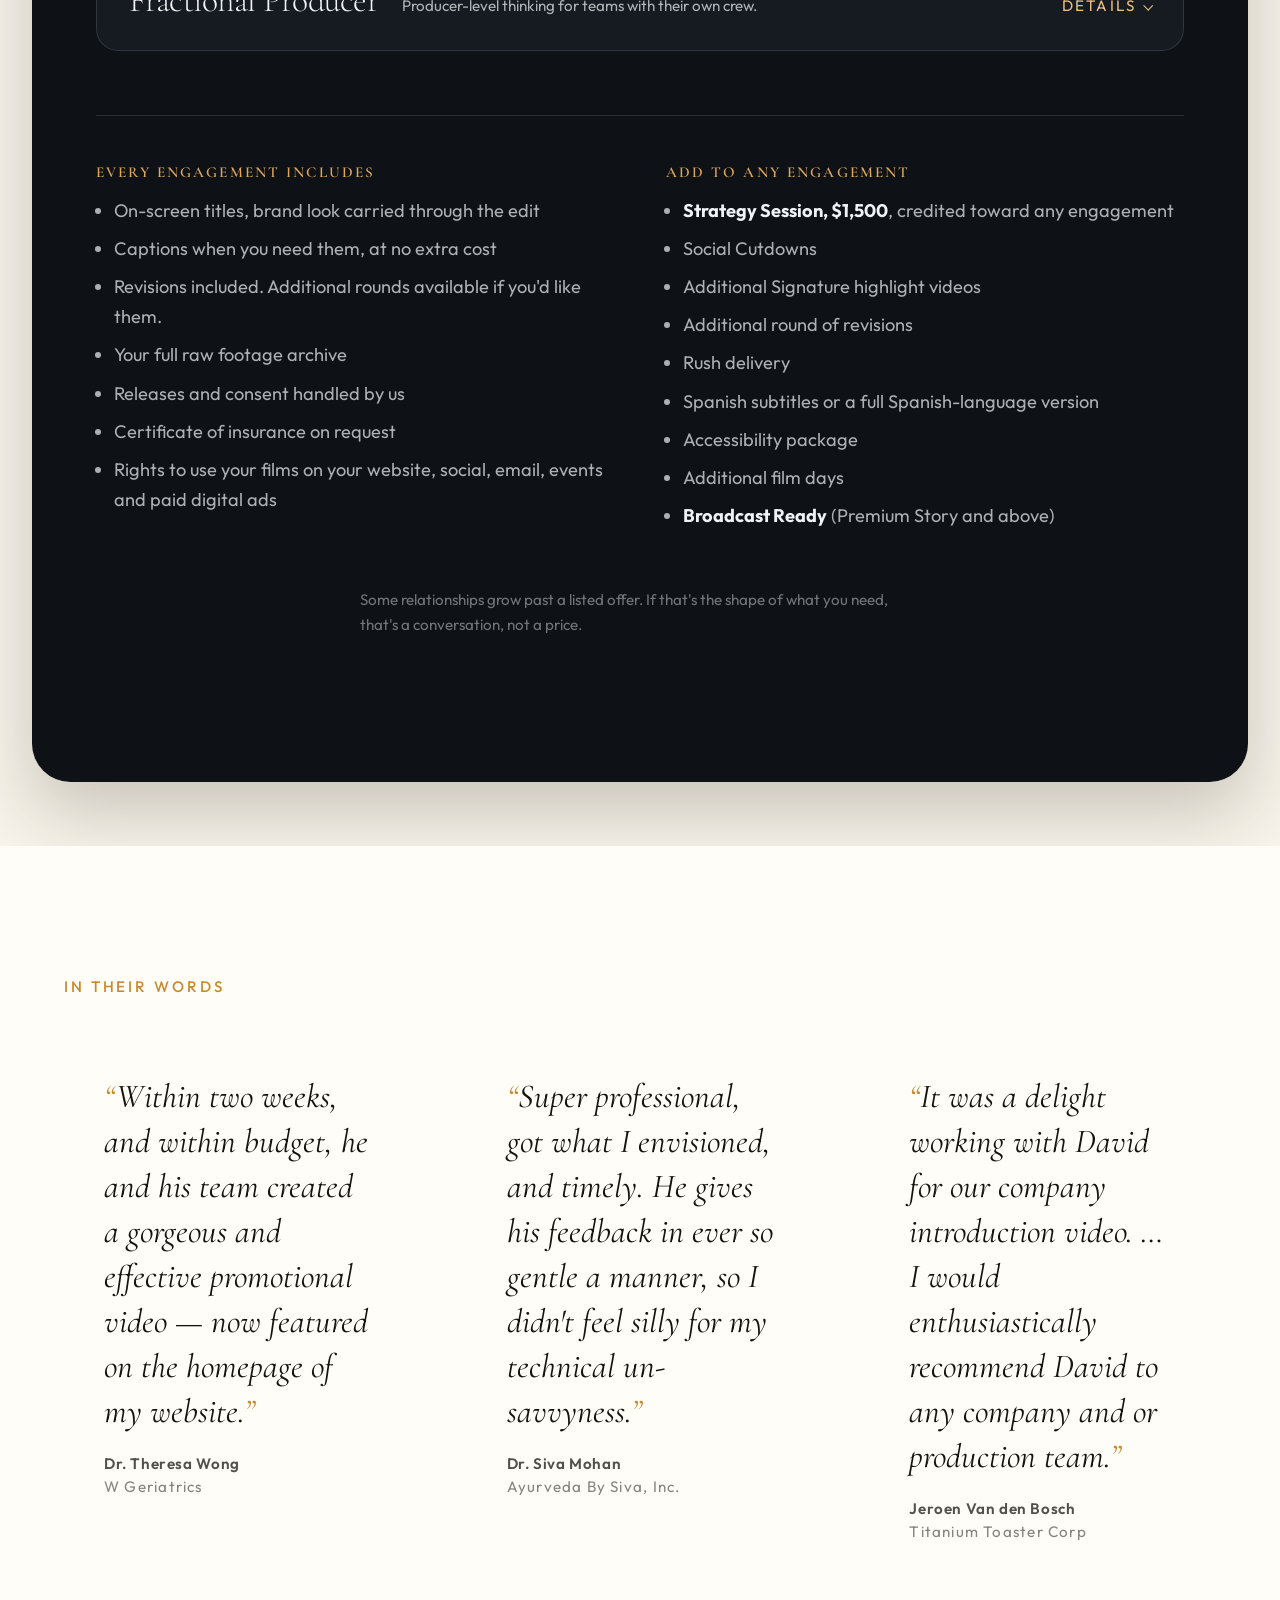
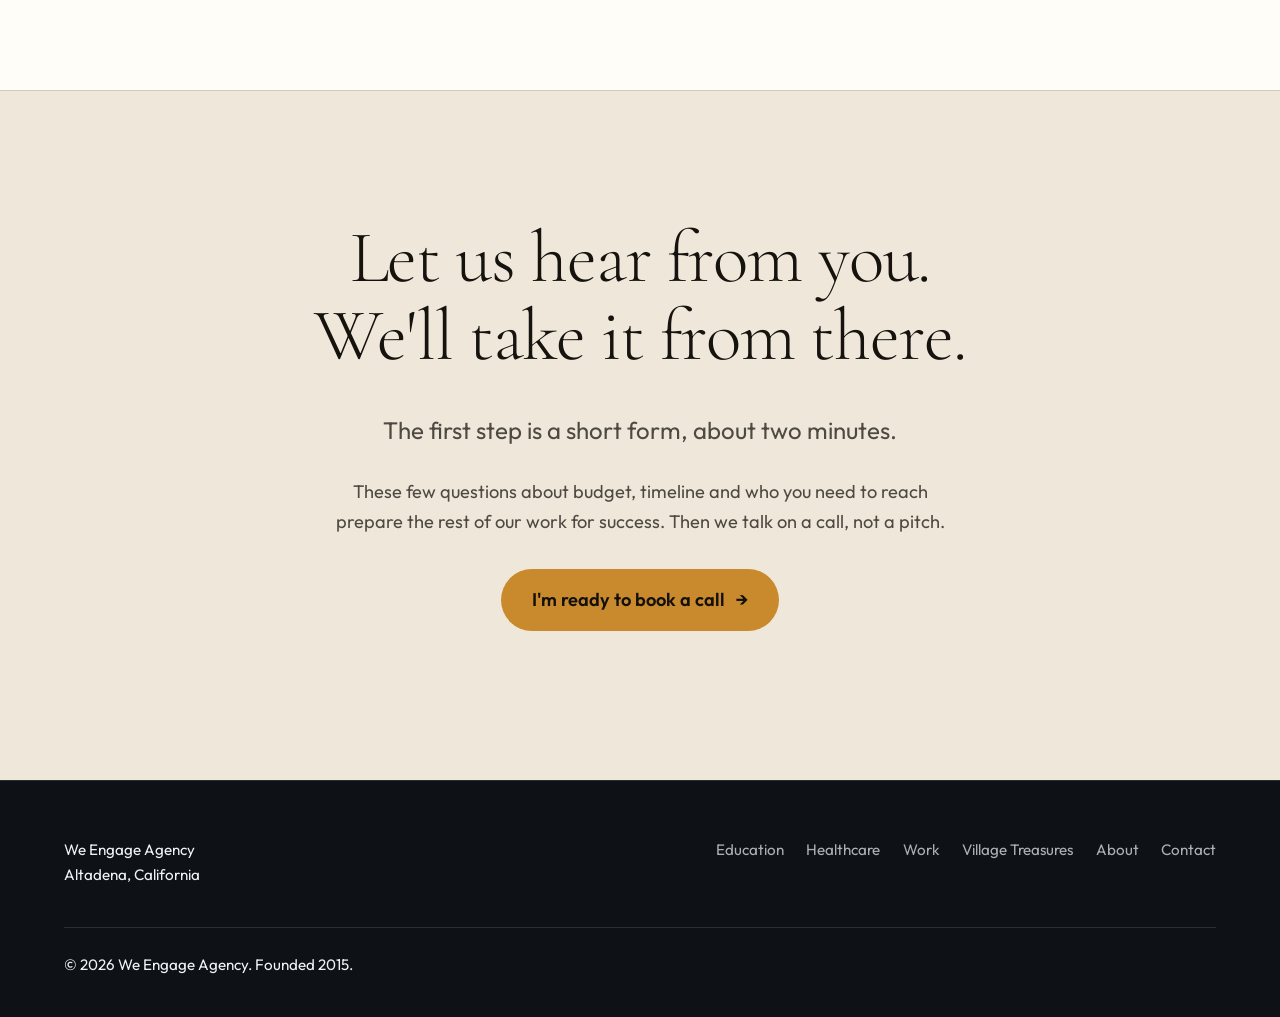
==== commit 108d3c2b: "Add Channel Partner card, project brief page, QA script Co-Authored-By: Claude Sonnet 5.5 <noreply@a" ====
--- a/index.html
+++ b/index.html
@@ -252,7 +252,7 @@
       </div>
 
       <div class="tiers">
-        <!-- Premium Story leads on purpose. Seen first, the higher figure is the
+        <!-- Premium Story leads on purpose, and Channel Partner sits third. Seen first, the higher figure is the
              reference the lower ones are read against, and the card that carries
              the most explanation is the one a visitor meets before they have
              decided how much to read. Order is mirrored in contact.html's select. -->
@@ -312,6 +312,32 @@
             </div>
           </div></div>
         </article>
+        <article class="tier tier--channel reveal" data-tier data-open="false">
+          <button class="tier__toggle" type="button" aria-expanded="false" aria-controls="tier-channel-partner">
+            <h3 class="tier__name">Channel Partner</h3>
+            <p class="tier__over">Your channel, produced in batches.</p>
+            <span class="tier__cue" aria-hidden="true">Details</span>
+          </button>
+          <div class="tier__wrap"><div class="tier__body" id="tier-channel-partner">
+            <div class="tier__inner">
+              <span class="tier__price">Starting with Channel Launch, from $8,750. Then $7,500 monthly, three-month minimum.</span>
+              <p class="tier__detail">You already have the voice and the following. We find what's working, set your format, film several episodes in one day, and deliver a month of finished episodes.</p>
+              <dl class="specs">
+                <div class="spec"><dt>Launch</dt><dd>Format, style, one batch film day and your first two episodes</dd></div>
+                <div class="spec"><dt>Each month</dt><dd>One batch film day, four long-form episodes and a planning session</dd></div>
+                <div class="spec"><dt>Delivery</dt><dd>Episodes delivered on a steady monthly schedule</dd></div>
+                <div class="spec"><dt>Your time</dt><dd>One film day a month and a short planning session</dd></div>
+                <div class="spec"><dt>Where it runs</dt><dd>YouTube, your website, social, email and paid digital</dd></div>
+              </dl>
+              <p class="tier__note">Social Cutdowns can be added anytime.</p>
+              <p class="tier__moves"><b>What moves the price:</b> Episode length, number of locations, and add-ons.</p>
+              <p class="tier__proof"><a href="/work.html#lamc">Los Angeles Master Chorale: five years of event and fundraising films.</a></p>
+              <div class="tier__acts">
+                <a class="btn btn--primary tier__act" href="/contact.html?package=channel-partner">Book a call about this <span class="arr">&rarr;</span></a>
+              </div>
+            </div>
+          </div></div>
+        </article>
         <article class="tier tier--partner reveal" data-tier data-open="false">
           <button class="tier__toggle" type="button" aria-expanded="false" aria-controls="tier-production-partner">
             <h3 class="tier__name">Production Partner</h3>
--- a/css/site.css
+++ b/css/site.css
@@ -1280,6 +1280,10 @@
 .tier--single   { --tone: #92B6CF; --tone-wash: rgba(146, 182, 207, 0.07); --tone-edge: rgba(146, 182, 207, 0.42); }
 .tier--program  { --tone: #E0A85C; --tone-wash: rgba(224, 168, 92, 0.07);  --tone-edge: rgba(224, 168, 92, 0.42); }
 .tier--partner  { --tone: #7FBFC4; --tone-wash: rgba(127, 191, 196, 0.07); --tone-edge: rgba(127, 191, 196, 0.42); }
+/* Rose, the one open region left on the wheel (hue 345, between the violet and
+   the brass CTA). L* 72.6 and 8.18:1 on the card ground, inside the 72.0 to 73.4
+   band the other tones sit in. */
+.tier--channel  { --tone: #E0A1B1; --tone-wash: rgba(224, 161, 177, 0.07); --tone-edge: rgba(224, 161, 177, 0.42); }
 .tier--producer { --tone: #BCA9D8; --tone-wash: rgba(188, 169, 216, 0.07); --tone-edge: rgba(188, 169, 216, 0.42); }
 
 .tier[data-open="true"], .tier:hover { border-color: var(--tone-edge); }
@@ -1678,3 +1682,29 @@
 .permission:focus-within .permission__box { border-color: var(--accent); }
 .permission[data-invalid="true"] .permission__box { border-color: var(--accent); }
 .permission[data-invalid="true"] .field__error { display: block; margin-top: 0.7rem; }
+
+/* =========================================================================
+   Project brief (brief.html)
+   Sections are bare fieldsets so each legend names its group for a screen
+   reader. A hidden fieldset must really be hidden: the UA display rule for
+   fieldset would otherwise beat the hidden attribute.
+   ========================================================================= */
+.brief fieldset { border: 0; padding: 0; margin: 0; min-width: 0; }
+.brief fieldset[hidden] { display: none; }
+.brief__section { margin: 0 0 2rem; }
+.brief__title {
+  padding: 0; margin-bottom: 1rem;
+  font-size: var(--step-1); font-weight: 500; color: var(--bone);
+}
+.brief__intro { color: var(--bone-soft); font-size: var(--step--1); margin: 0 0 1rem; }
+.choices { margin: 0 0 1.4rem; }
+.choices legend {
+  padding: 0; margin-bottom: 0.6rem;
+  font-size: var(--step--1); letter-spacing: 0.12em; text-transform: uppercase;
+  color: var(--bone-faint); font-weight: 500; line-height: 1.5;
+}
+.brief textarea, .brief select, .brief input[type="text"], .brief input[type="email"] { max-width: 100%; }
+.sr-only {
+  position: absolute; width: 1px; height: 1px; margin: -1px; padding: 0;
+  overflow: hidden; clip: rect(0 0 0 0); white-space: nowrap; border: 0;
+}
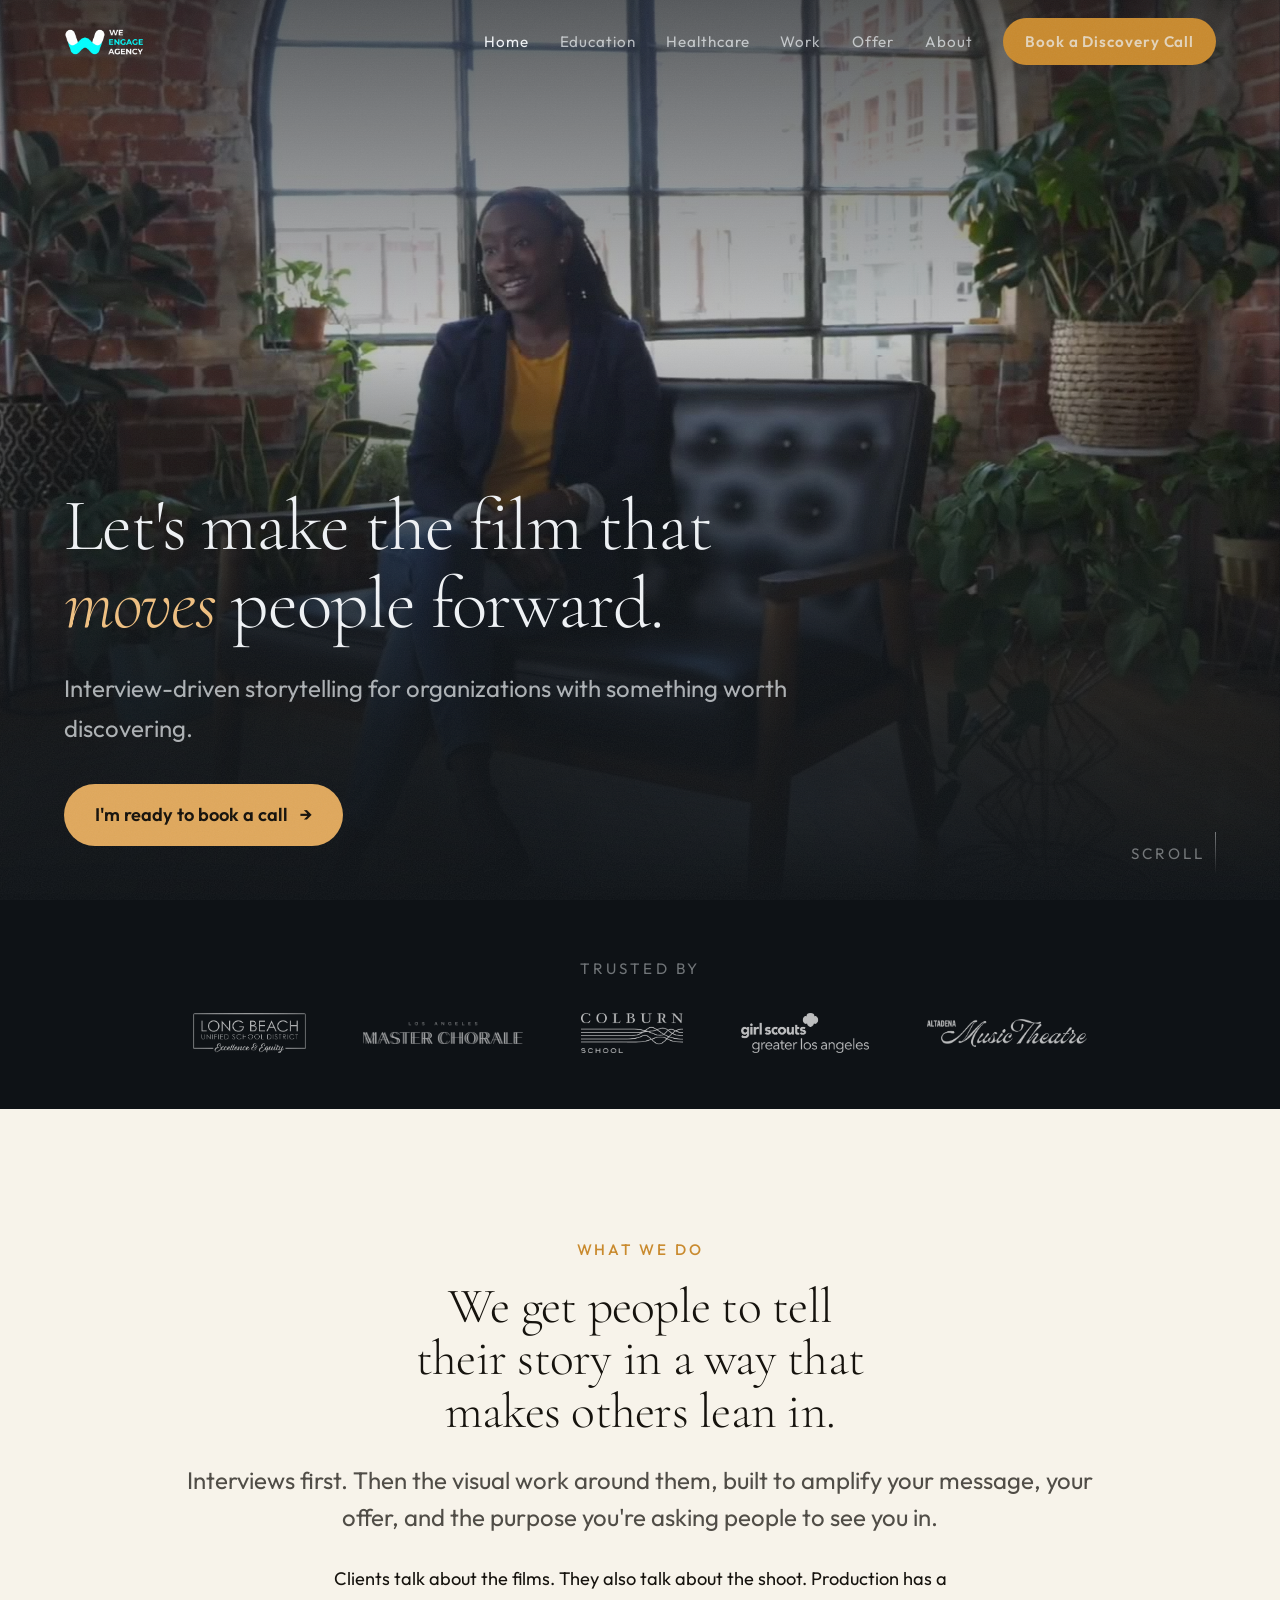
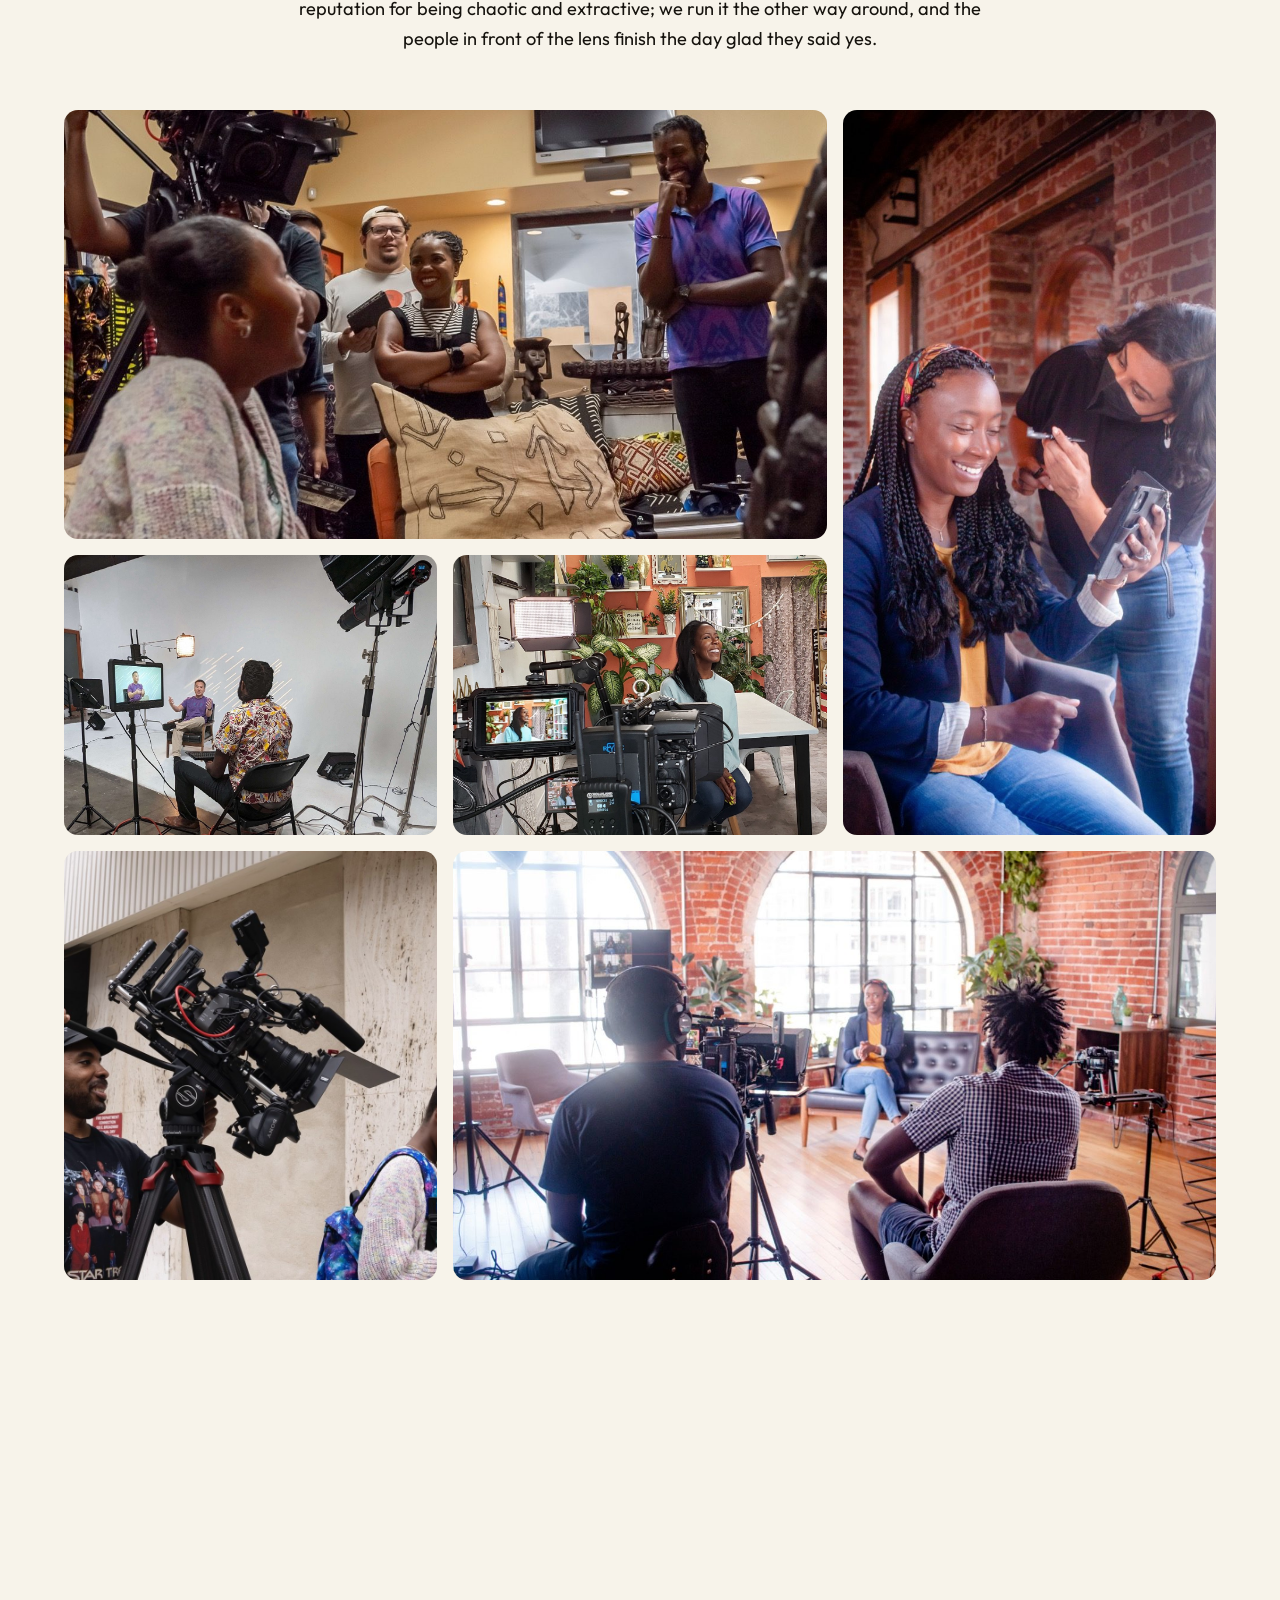
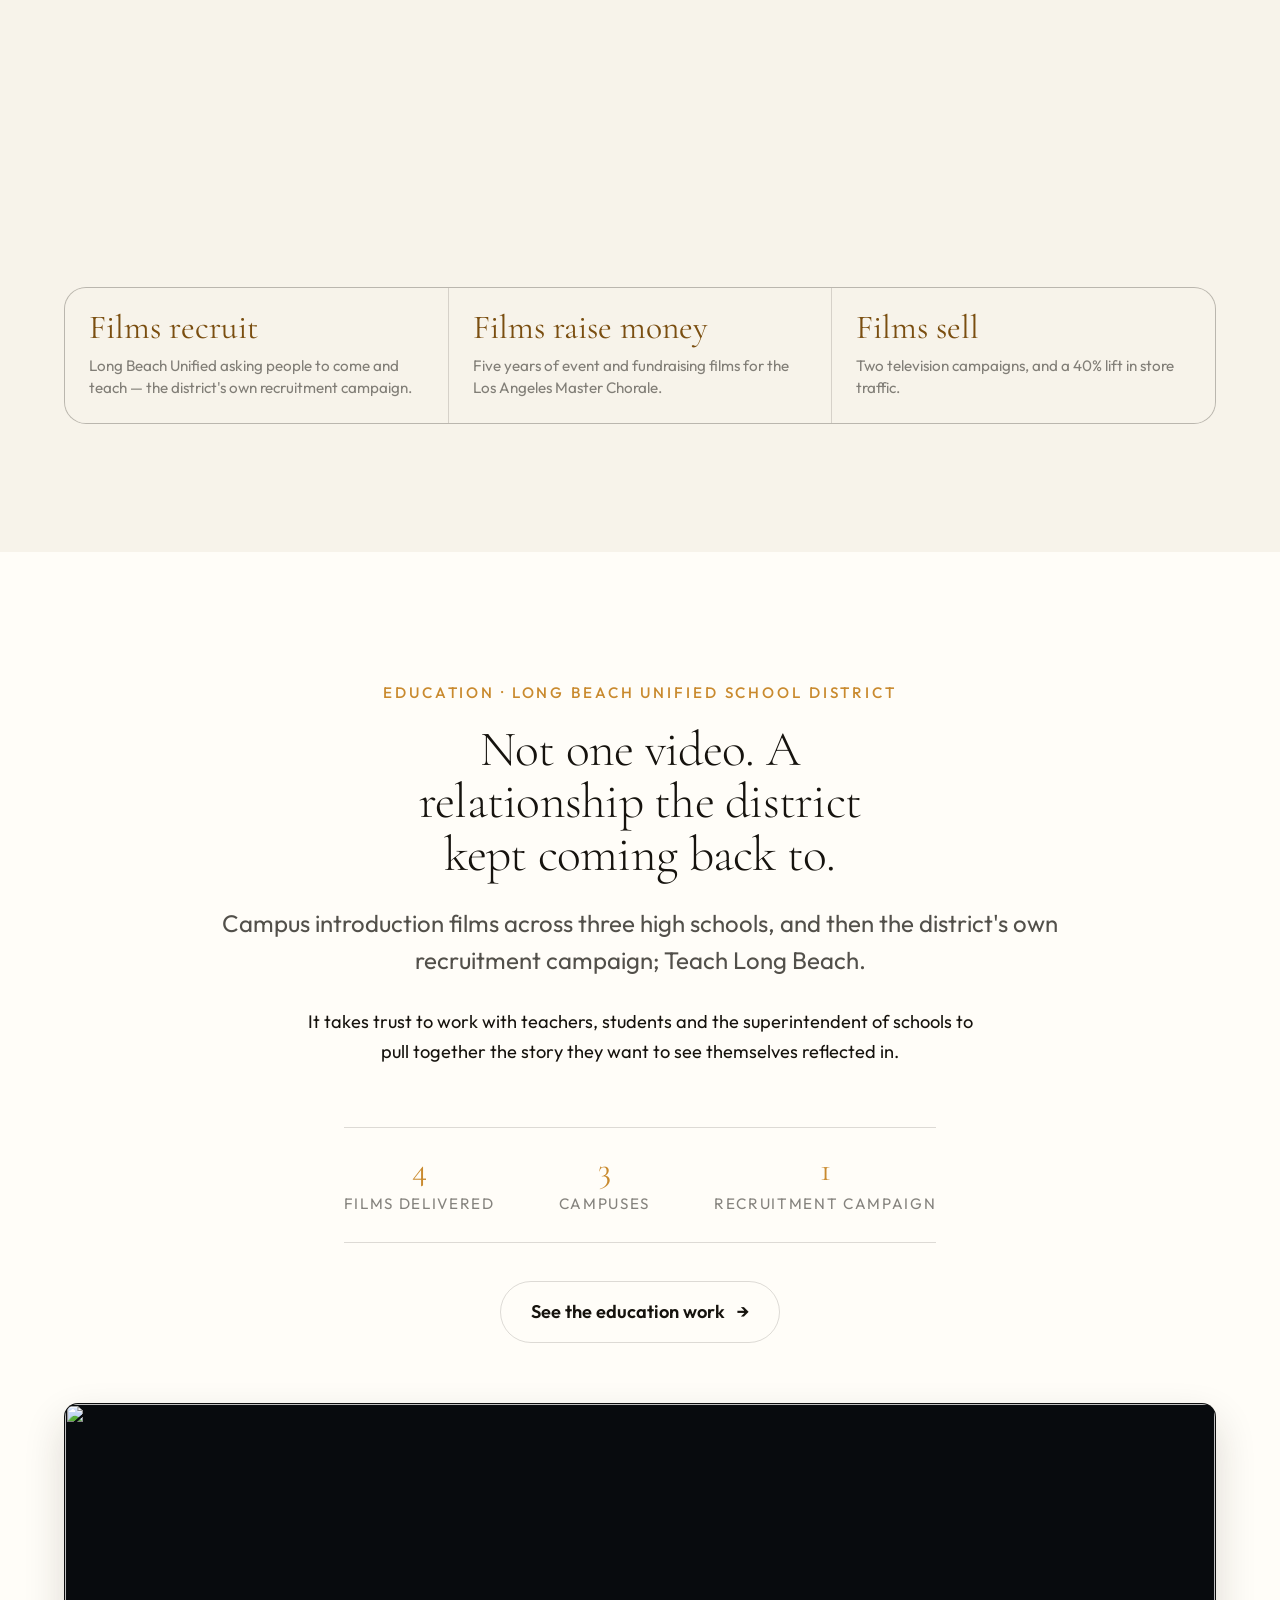
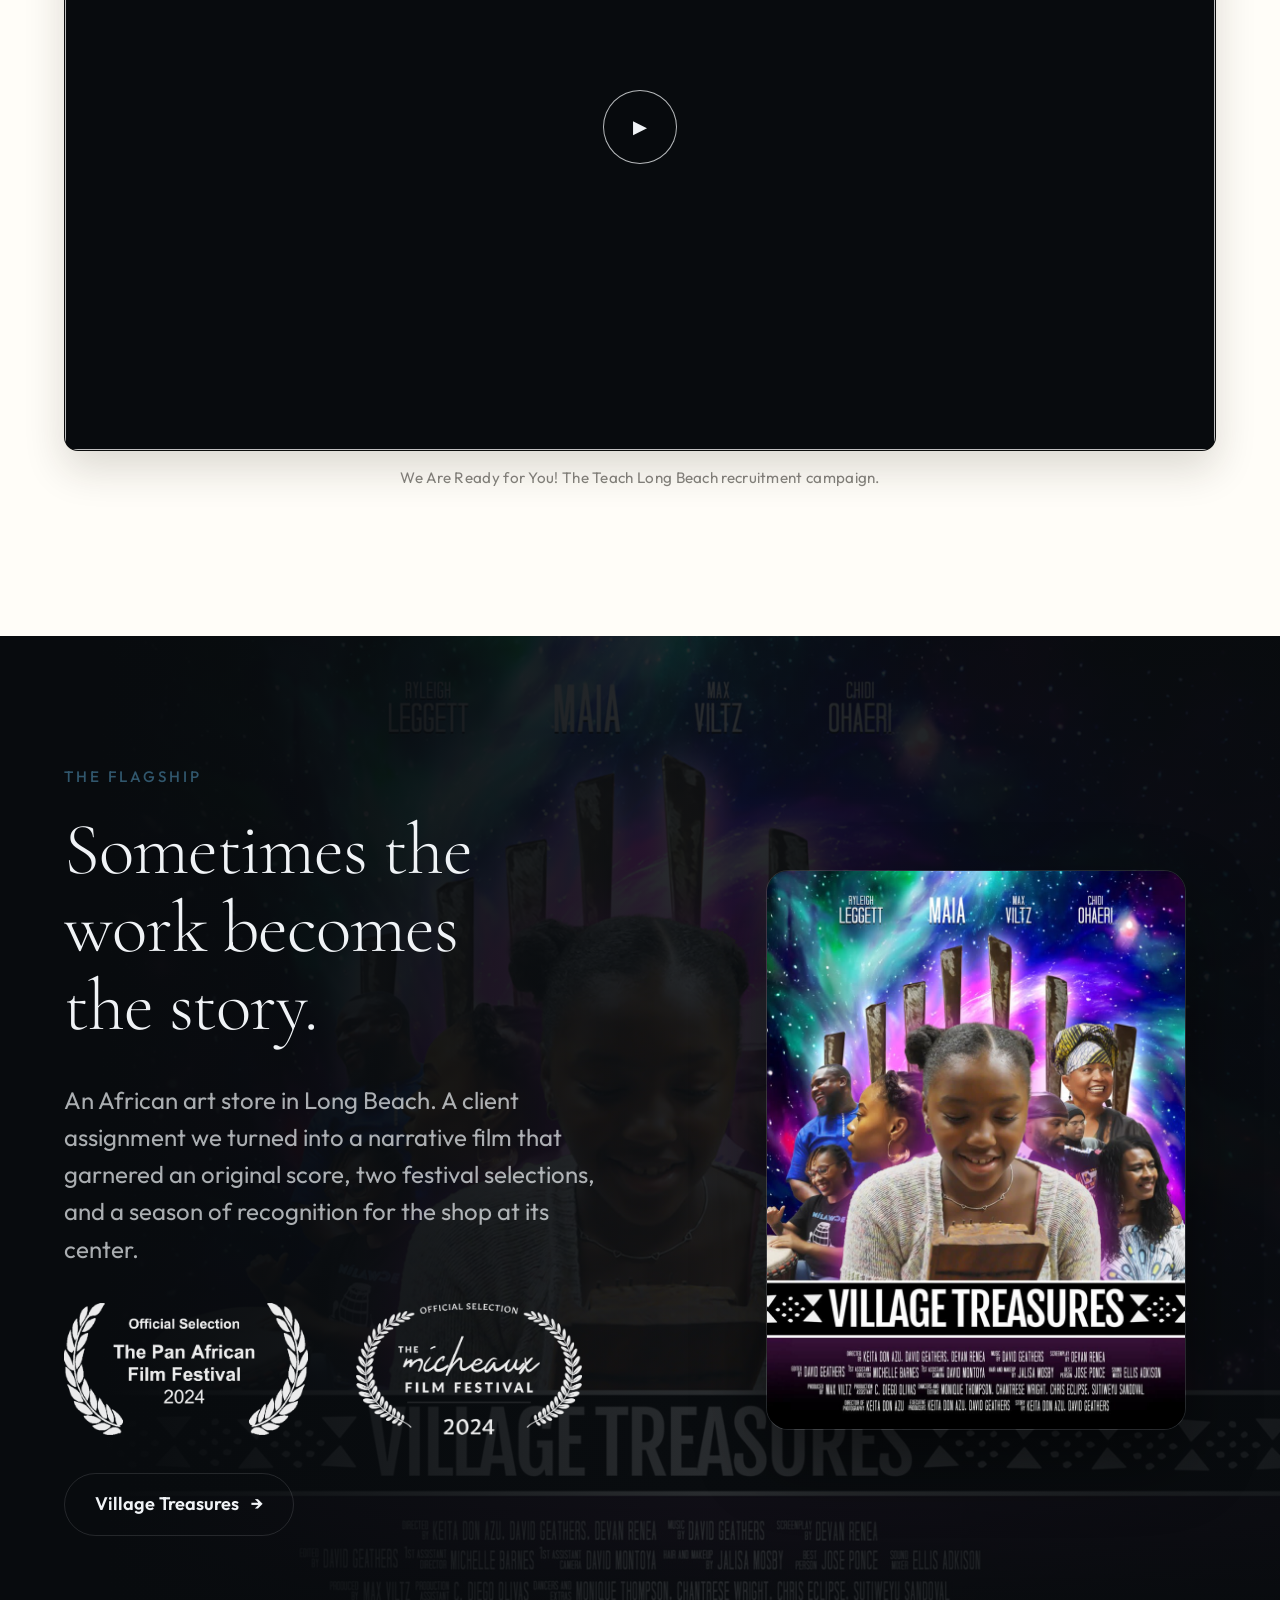
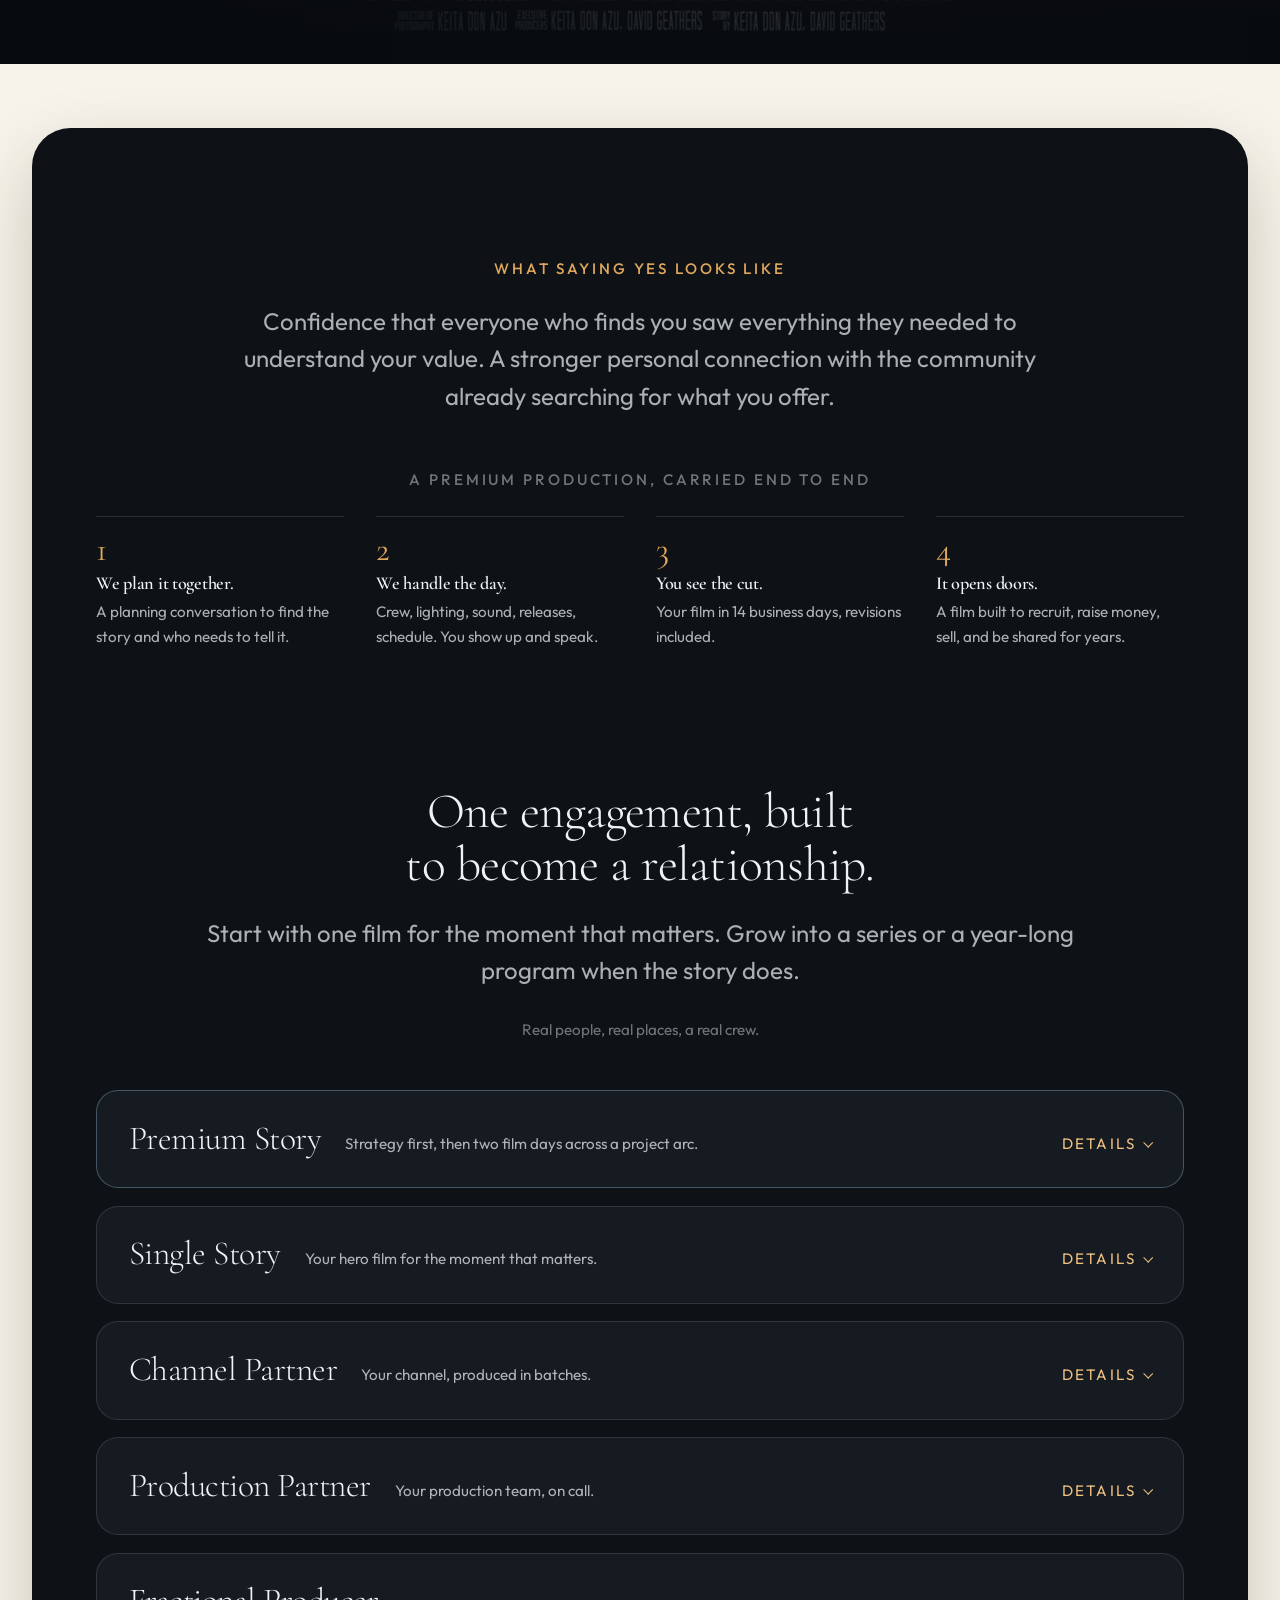
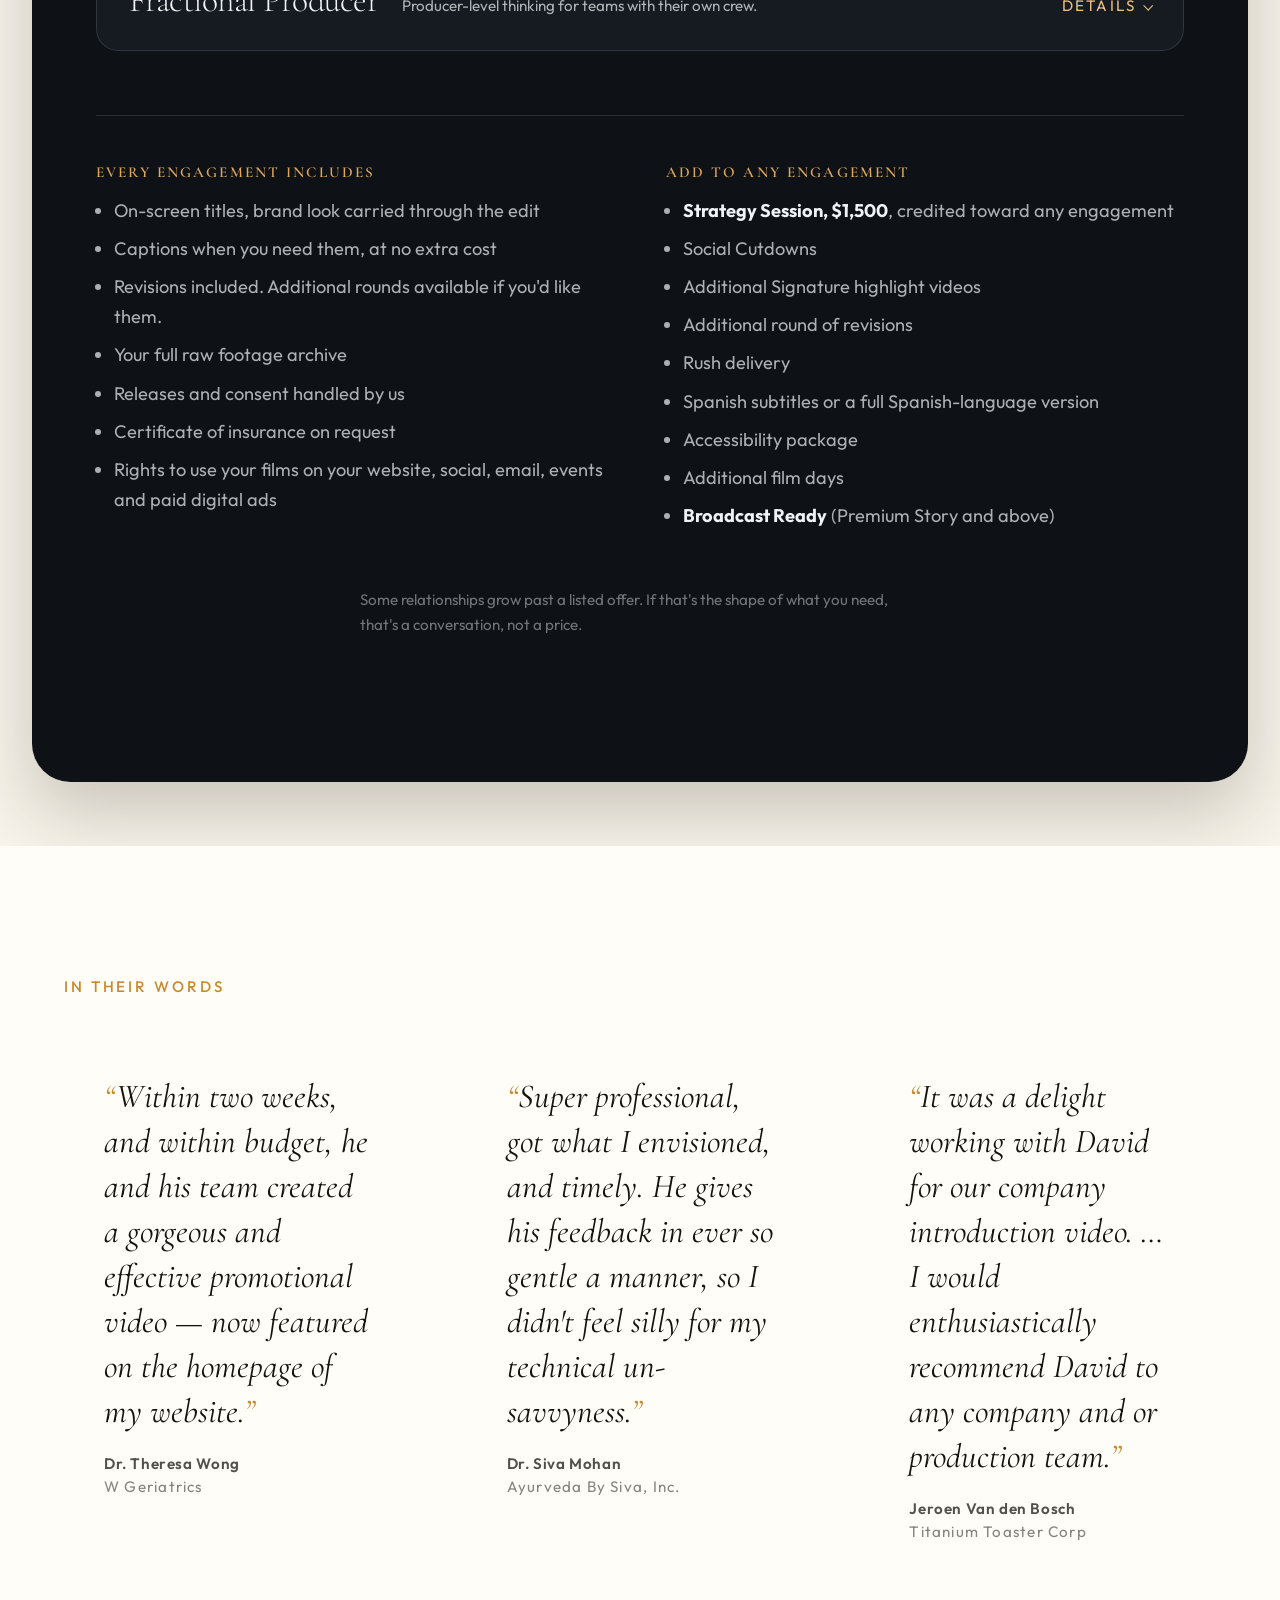
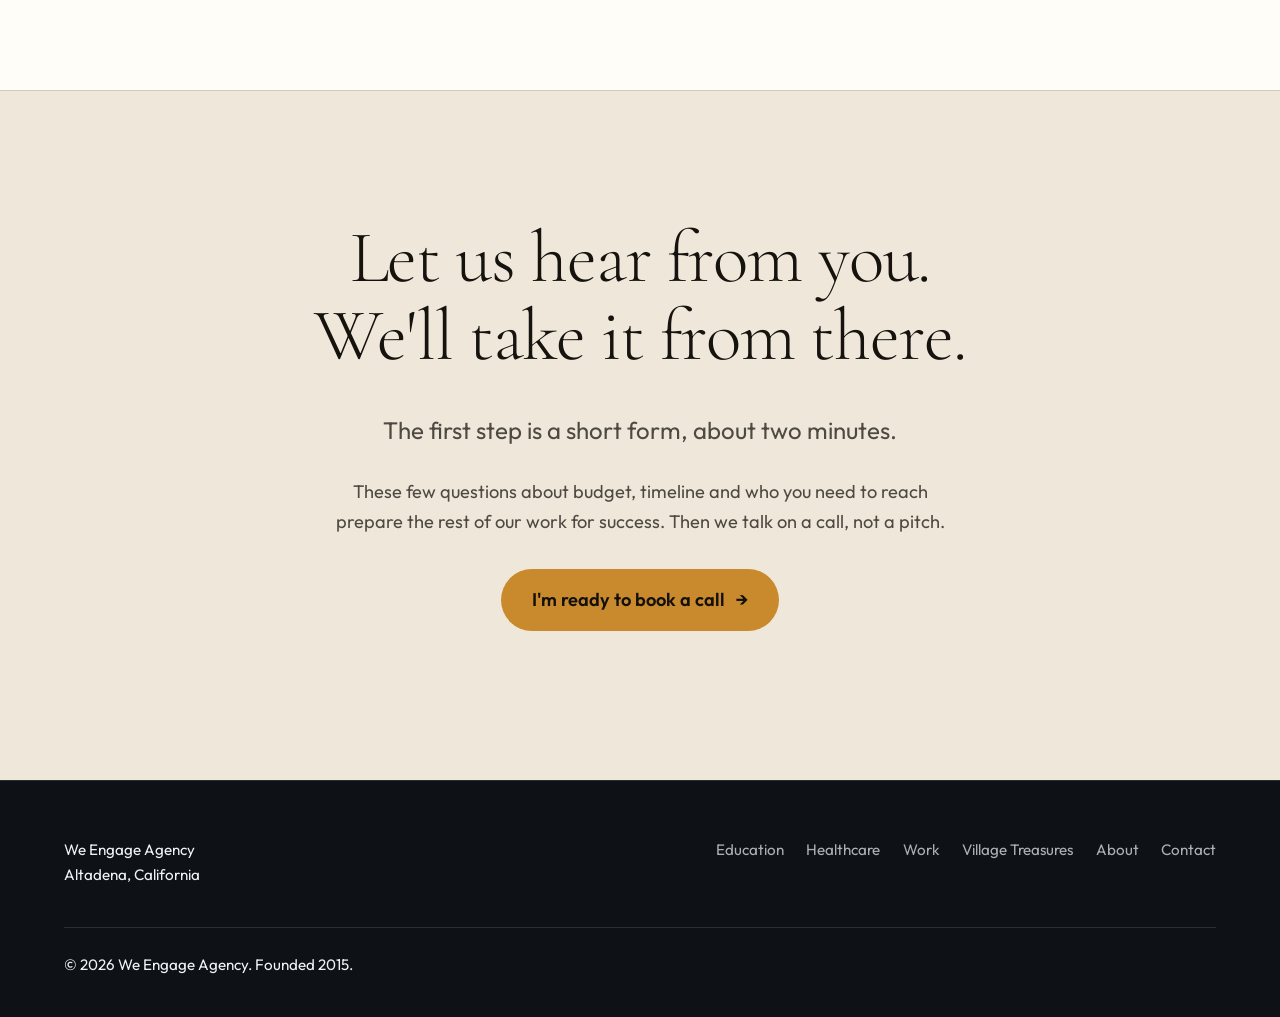
==== commit df910a85: "Premium Story strategy row: key people Co-Authored-By: Claude Sonnet 5.5 <noreply@anthropic.com> Cla" ====
--- a/index.html
+++ b/index.html
@@ -267,16 +267,16 @@
               <span class="tier__price">Starting at $20,000</span>
               <p class="tier__detail">When the story has more than one voice and more than one place to film. We start with strategy, talk to the people at the center of it, and build the story before we film it.</p>
               <dl class="specs">
-                <div class="spec"><dt>Strategy</dt><dd>A strategy call, conversations with your key voices, and a narrative plan</dd></div>
+                <div class="spec"><dt>Strategy</dt><dd>A strategy call, conversations with your key people, and a narrative plan</dd></div>
                 <div class="spec"><dt>Film days</dt><dd>Two, across your project arc</dd></div>
                 <div class="spec"><dt>You receive</dt><dd>One hero film plus two Signature highlight videos from the same capture, and your full raw footage archive</dd></div>
                 <div class="spec"><dt>Delivery</dt><dd>14 business days after your final film day. Rush in 7.</dd></div>
                 <div class="spec"><dt>Revisions</dt><dd>Revisions included. Additional rounds available if you'd like them.</dd></div>
-                <div class="spec"><dt>Your time</dt><dd>The strategy call, scheduling your voices, two film days, virtual check-ins</dd></div>
+                <div class="spec"><dt>Your time</dt><dd>The strategy call, scheduling the people on camera, two film days, virtual check-ins</dd></div>
                 <div class="spec"><dt>Where it runs</dt><dd>Web, social, email, events, paid digital. Broadcast Ready available for TV.</dd></div>
               </dl>
 
-              <p class="tier__moves"><b>What moves the price:</b> Number of voices and locations, crew size, travel, rush delivery, Broadcast Ready.</p>
+              <p class="tier__moves"><b>What moves the price:</b> Number of on-screen talent and locations, crew size, travel, rush delivery, Broadcast Ready.</p>
               <p class="tier__proof"><a href="/work.html#magic-hair">Magic Hair: two television campaigns and a 40% lift in store traffic.</a></p>
               <div class="tier__acts">
                 <a class="btn btn--primary tier__act" href="/contact.html?package=story-series">Book a call about this <span class="arr">&rarr;</span></a>
@@ -325,7 +325,7 @@
               <dl class="specs">
                 <div class="spec"><dt>Launch</dt><dd>Format, style, one batch film day and your first two episodes</dd></div>
                 <div class="spec"><dt>Each month</dt><dd>One batch film day, four long-form episodes and a planning session</dd></div>
-                <div class="spec"><dt>Delivery</dt><dd>Episodes delivered on a steady monthly schedule</dd></div>
+                <div class="spec"><dt>Delivery</dt><dd>Finished, final files delivered on a steady monthly schedule</dd></div>
                 <div class="spec"><dt>Your time</dt><dd>One film day a month and a short planning session</dd></div>
                 <div class="spec"><dt>Where it runs</dt><dd>YouTube, your website, social, email and paid digital</dd></div>
               </dl>
